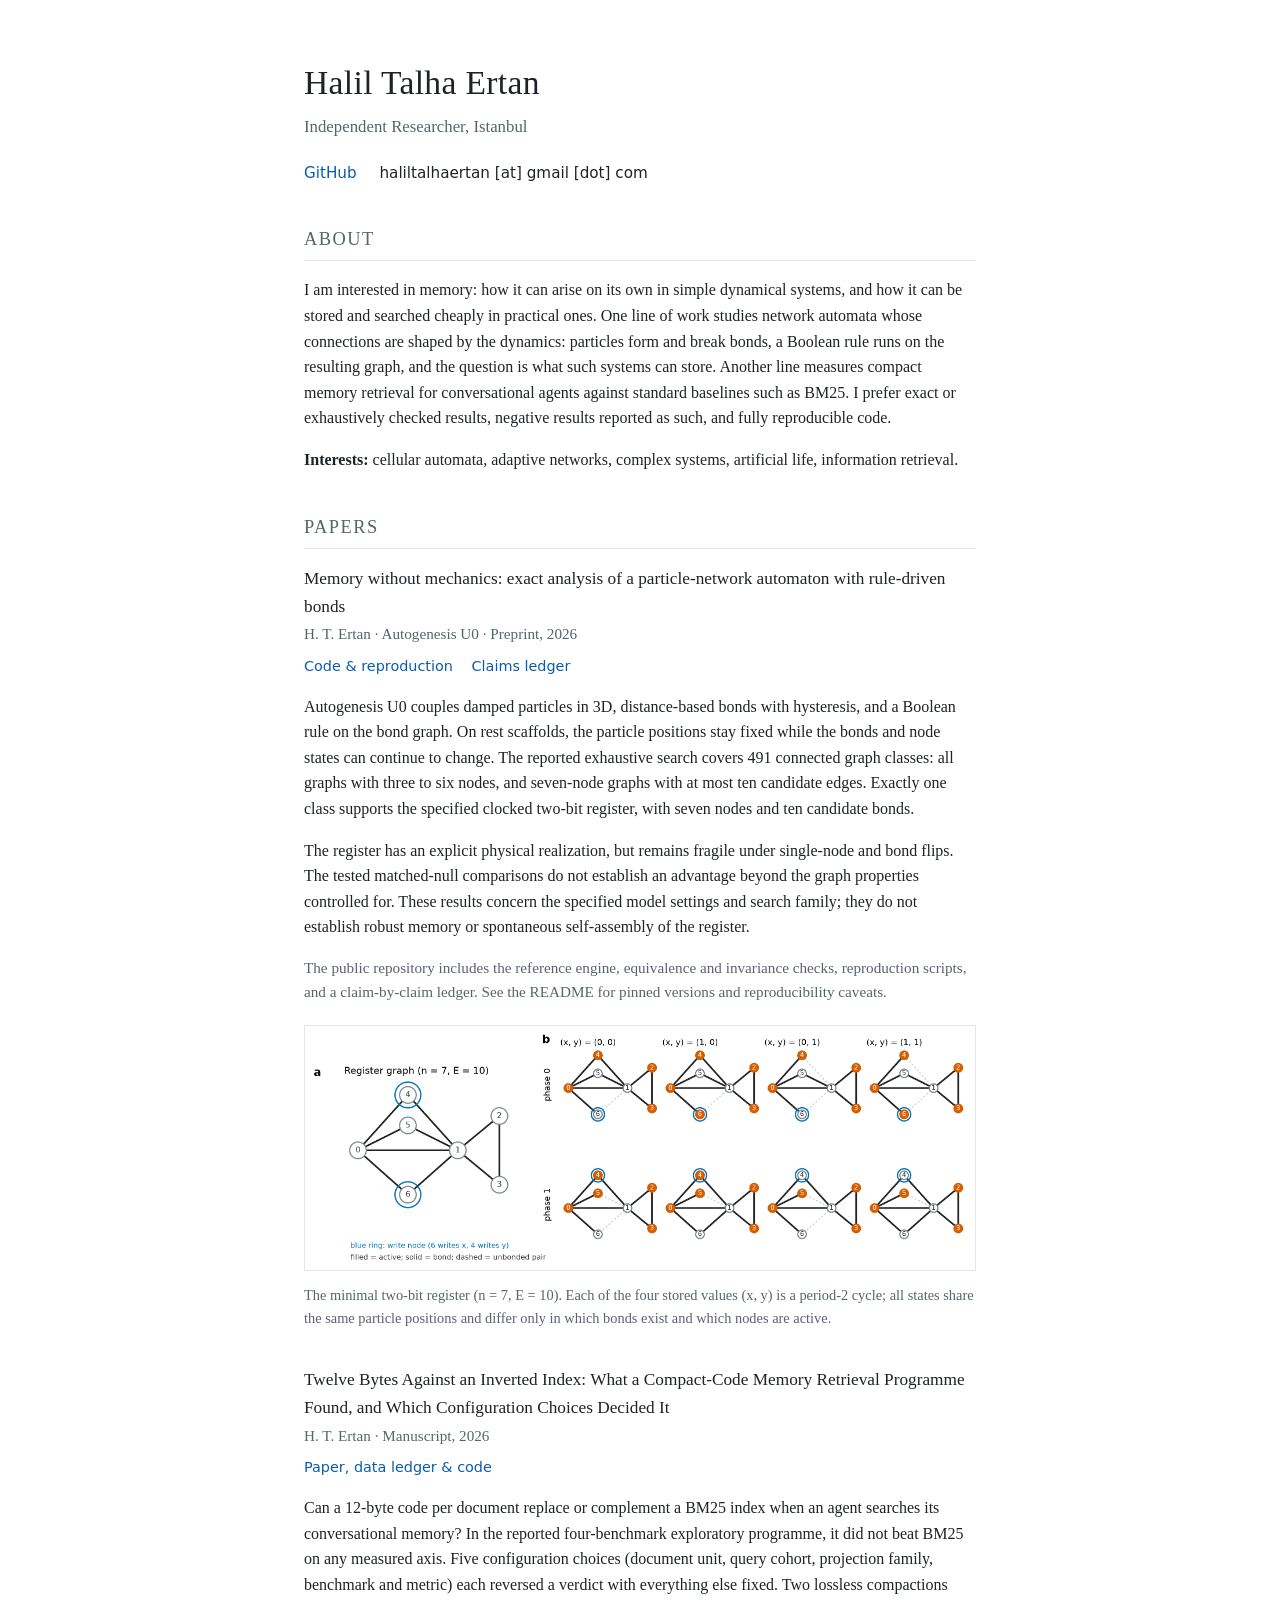
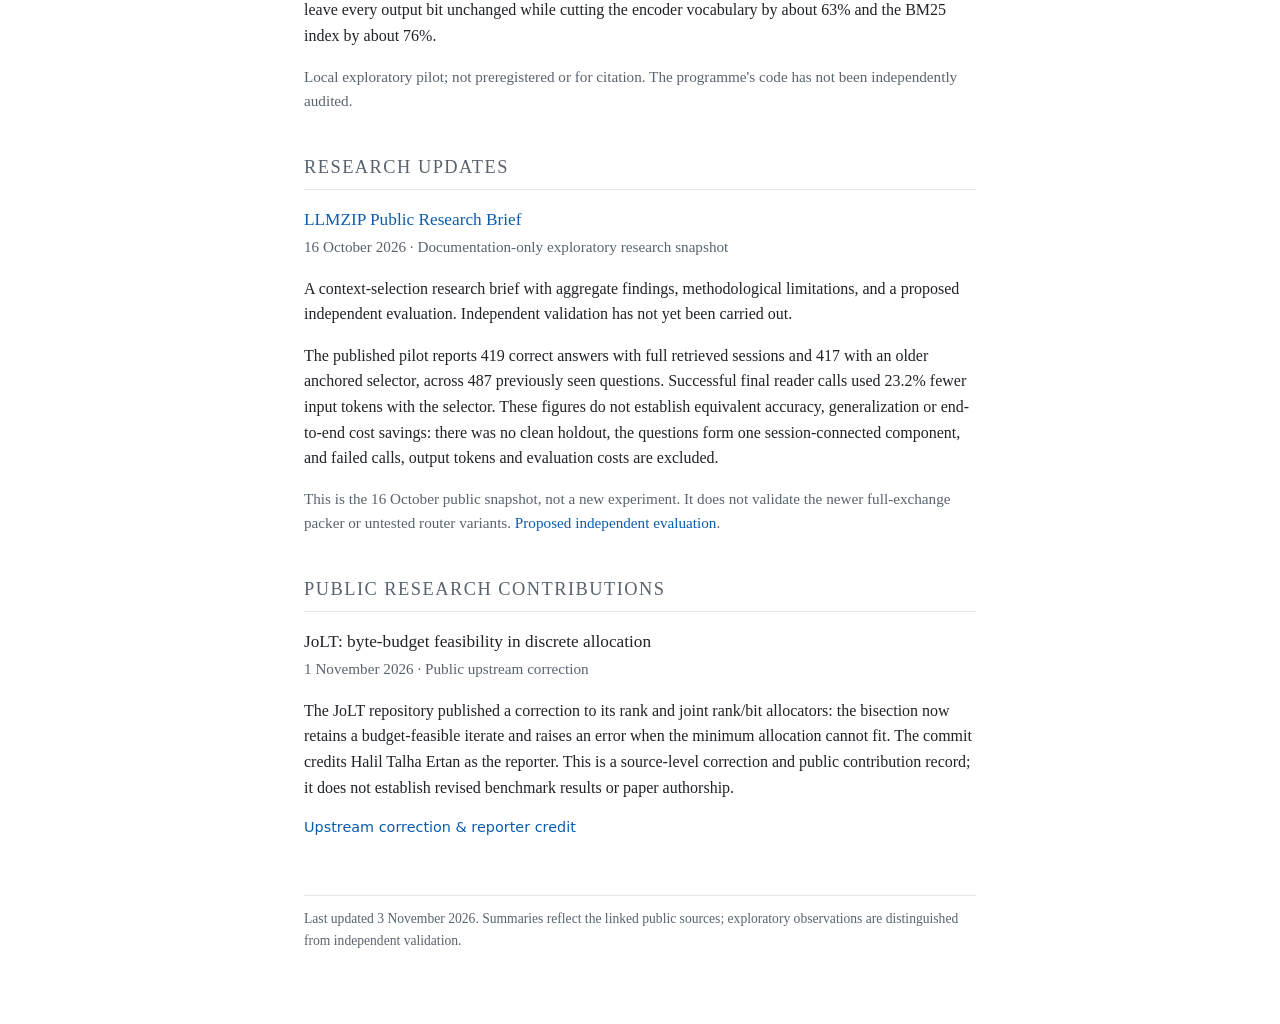
==== index.html @ 02d3b217 "Update public research summaries and sourced JoLT contribution" ====
<!DOCTYPE html>
<html lang="en">
<head>
<meta charset="utf-8">
<meta name="viewport" content="width=device-width, initial-scale=1">
<title>Halil Talha Ertan | Independent Researcher</title>
<meta name="description" content="Halil Talha Ertan, independent researcher working on cellular automata, adaptive networks, artificial life, information retrieval and context selection.">
<link rel="canonical" href="https://haliltalhaertan.github.io/">
<style>
  :root { --text:#1f2328; --muted:#59636e; --accent:#0b5cad; --line:#e3e6ea; }
  * { box-sizing:border-box; }
  body { margin:0; font-family: Georgia, "Times New Roman", serif; color:var(--text);
         line-height:1.6; background:#fff; }
  main { max-width:720px; margin:0 auto; padding:56px 24px 72px; }
  h1 { font-size:2.1rem; margin:0 0 4px; font-weight:normal; letter-spacing:0.01em; }
  .affil { color:var(--muted); margin:0 0 20px; font-size:1.05rem; }
  .links { font-family: system-ui, -apple-system, "Segoe UI", sans-serif; font-size:0.95rem; margin-bottom:36px; }
  .links a, .links span { margin-right:18px; white-space:nowrap; }
  a { color:var(--accent); text-decoration:none; }
  a:hover { text-decoration:underline; }
  h2 { font-size:1.15rem; font-weight:normal; text-transform:uppercase; letter-spacing:0.08em;
       color:var(--muted); border-bottom:1px solid var(--line); padding-bottom:6px; margin:40px 0 16px; }
  .pub-title { font-size:1.08rem; margin:0 0 2px; }
  .pub-meta { color:var(--muted); font-size:0.95rem; margin:0 0 8px; }
  .pub-links { font-family: system-ui, -apple-system, "Segoe UI", sans-serif; font-size:0.9rem; }
  .pub-links a { margin-right:14px; }
  figure { margin:20px 0 0; }
  figure img { width:100%; height:auto; border:1px solid var(--line); }
  figcaption { color:var(--muted); font-size:0.9rem; margin-top:6px; }
  .tags { color:var(--text); }
  footer { color:var(--muted); font-size:0.85rem; margin-top:56px; border-top:1px solid var(--line); padding-top:12px; }
</style>
<meta name="google-site-verification" content="9iA1u3zQxZ7jNj5uxIeOD-jphZN9gBbftM0Y5cydQx4" />
</head>
<body>
<main>
  <h1>Halil Talha Ertan</h1>
  <p class="affil">Independent Researcher, Istanbul</p>
  <div class="links">
    <a href="https://github.com/haliltalhaertan">GitHub</a>
    <!-- <a href="https://scholar.google.com/citations?user=XXXX">Google Scholar</a> -->
    <!-- <a href="https://orcid.org/0000-0000-0000-0000">ORCID</a> -->
    <span>haliltalhaertan [at] gmail [dot] com</span>
  </div>

  <h2>About</h2>
  <p>I am interested in memory: how it can arise on its own in simple dynamical systems,
  and how it can be stored and searched cheaply in practical ones. One line of work studies network
  automata whose connections are shaped by the dynamics: particles form and break bonds, a Boolean
  rule runs on the resulting graph, and the question is what such systems can store. Another line
  measures compact memory retrieval for conversational agents against standard baselines such as BM25.
  I prefer exact or exhaustively checked results, negative results reported as such,
  and fully reproducible code.</p>
  <p class="tags"><strong>Interests:</strong> cellular automata, adaptive networks, complex systems, artificial life, information retrieval.</p>

  <h2>Papers</h2>
  <p class="pub-title">Memory without mechanics: exact analysis of a particle-network automaton with rule-driven bonds</p>
  <p class="pub-meta">H. T. Ertan &middot; Autogenesis U0 &middot; Preprint, 2026</p>
  <div class="pub-links">
    <!-- <a href="https://arxiv.org/abs/XXXX.XXXXX">arXiv</a> -->
    <!-- <a href="https://arxiv.org/pdf/XXXX.XXXXX">PDF</a> -->
    <a href="https://github.com/haliltalhaertan/autogenesis-u0">Code &amp; reproduction</a>
    <a href="https://github.com/haliltalhaertan/autogenesis-u0/blob/main/paper_repro/claims_ledger.csv">Claims ledger</a>
  </div>
  <p>Autogenesis U0 couples damped particles in 3D, distance-based bonds with hysteresis,
  and a Boolean rule on the bond graph. On rest scaffolds, the particle positions stay fixed
  while the bonds and node states can continue to change. The reported exhaustive search covers
  491 connected graph classes: all graphs with three to six nodes, and seven-node graphs with at most
  ten candidate edges. Exactly one class supports the specified clocked two-bit register,
  with seven nodes and ten candidate bonds.</p>
  <p>The register has an explicit physical realization, but remains fragile under single-node
  and bond flips. The tested matched-null comparisons do not establish an advantage beyond the
  graph properties controlled for. These results concern the specified model settings and search
  family; they do not establish robust memory or spontaneous self-assembly of the register.</p>
  <p class="pub-meta">The public repository includes the reference engine, equivalence and invariance
  checks, reproduction scripts, and a claim-by-claim ledger. See the README for pinned versions
  and reproducibility caveats.</p>
  <figure>
    <img src="register.png" alt="The minimal two-bit register: seven nodes, ten candidate bonds.">
    <figcaption>The minimal two-bit register (n = 7, E = 10). Each of the four stored values (x, y) is a period-2 cycle; all states share the same particle positions and differ only in which bonds exist and which nodes are active.</figcaption>
  </figure>

  <p class="pub-title" style="margin-top:36px">Twelve Bytes Against an Inverted Index: What a Compact-Code Memory Retrieval Programme Found, and Which Configuration Choices Decided It</p>
  <p class="pub-meta">H. T. Ertan &middot; Manuscript, 2026</p>
  <div class="pub-links">
    <a href="https://github.com/haliltalhaertan/llmzip-paper">Paper, data ledger &amp; code</a>
  </div>
  <p>Can a 12-byte code per document replace or complement a BM25 index when an agent searches its
  conversational memory? In the reported four-benchmark exploratory programme, it did not beat BM25 on any measured axis.
  Five configuration choices (document unit, query cohort, projection family, benchmark and metric)
  each reversed a verdict with everything else fixed. Two lossless compactions leave every output bit
  unchanged while cutting the encoder vocabulary by about 63% and the BM25 index by about 76%.</p>

  <p class="pub-meta">Local exploratory pilot; not preregistered or for citation. The programme's code has not been independently audited.</p>

  <h2>Research updates</h2>
  <p class="pub-title"><a href="https://github.com/haliltalhaertan/llmzip-public">LLMZIP Public Research Brief</a></p>
  <p class="pub-meta">16 October 2026 &middot; Documentation-only exploratory research snapshot</p>
  <p>A context-selection research brief with aggregate findings, methodological limitations,
  and a proposed independent evaluation. Independent validation has not yet been carried out.</p>

  <p>The published pilot reports 419 correct answers with full retrieved sessions and 417 with
  an older anchored selector, across 487 previously seen questions. Successful final reader calls
  used 23.2% fewer input tokens with the selector. These figures do not establish equivalent accuracy,
  generalization or end-to-end cost savings: there was no clean holdout, the questions form one
  session-connected component, and failed calls, output tokens and evaluation costs are excluded.</p>
  <p class="pub-meta">This is the 16 October public snapshot, not a new experiment.
  It does not validate the newer full-exchange packer or untested router variants.
  <a href="https://github.com/haliltalhaertan/llmzip-public/blob/main/docs/PROPOSED_EVALUATION.md">Proposed independent evaluation</a>.</p>

  <h2>Public research contributions</h2>
  <p class="pub-title">JoLT: byte-budget feasibility in discrete allocation</p>
  <p class="pub-meta">1 November 2026 &middot; Public upstream correction</p>
  <p>The JoLT repository published a correction to its rank and joint rank/bit allocators:
  the bisection now retains a budget-feasible iterate and raises an error when the minimum allocation
  cannot fit. The commit credits Halil Talha Ertan as the reporter. This is a source-level correction
  and public contribution record; it does not establish revised benchmark results or paper authorship.</p>
  <div class="pub-links">
    <a href="https://github.com/rahulk98/JoLT-Master-Thesis/commit/11ab4a152aee9b338a6b79f93ebe794798d254b0">Upstream correction &amp; reporter credit</a>
  </div>

  <footer>Last updated 3 November 2026. Summaries reflect the linked public sources;
  exploratory observations are distinguished from independent validation.</footer>
</main>
</body>
</html>
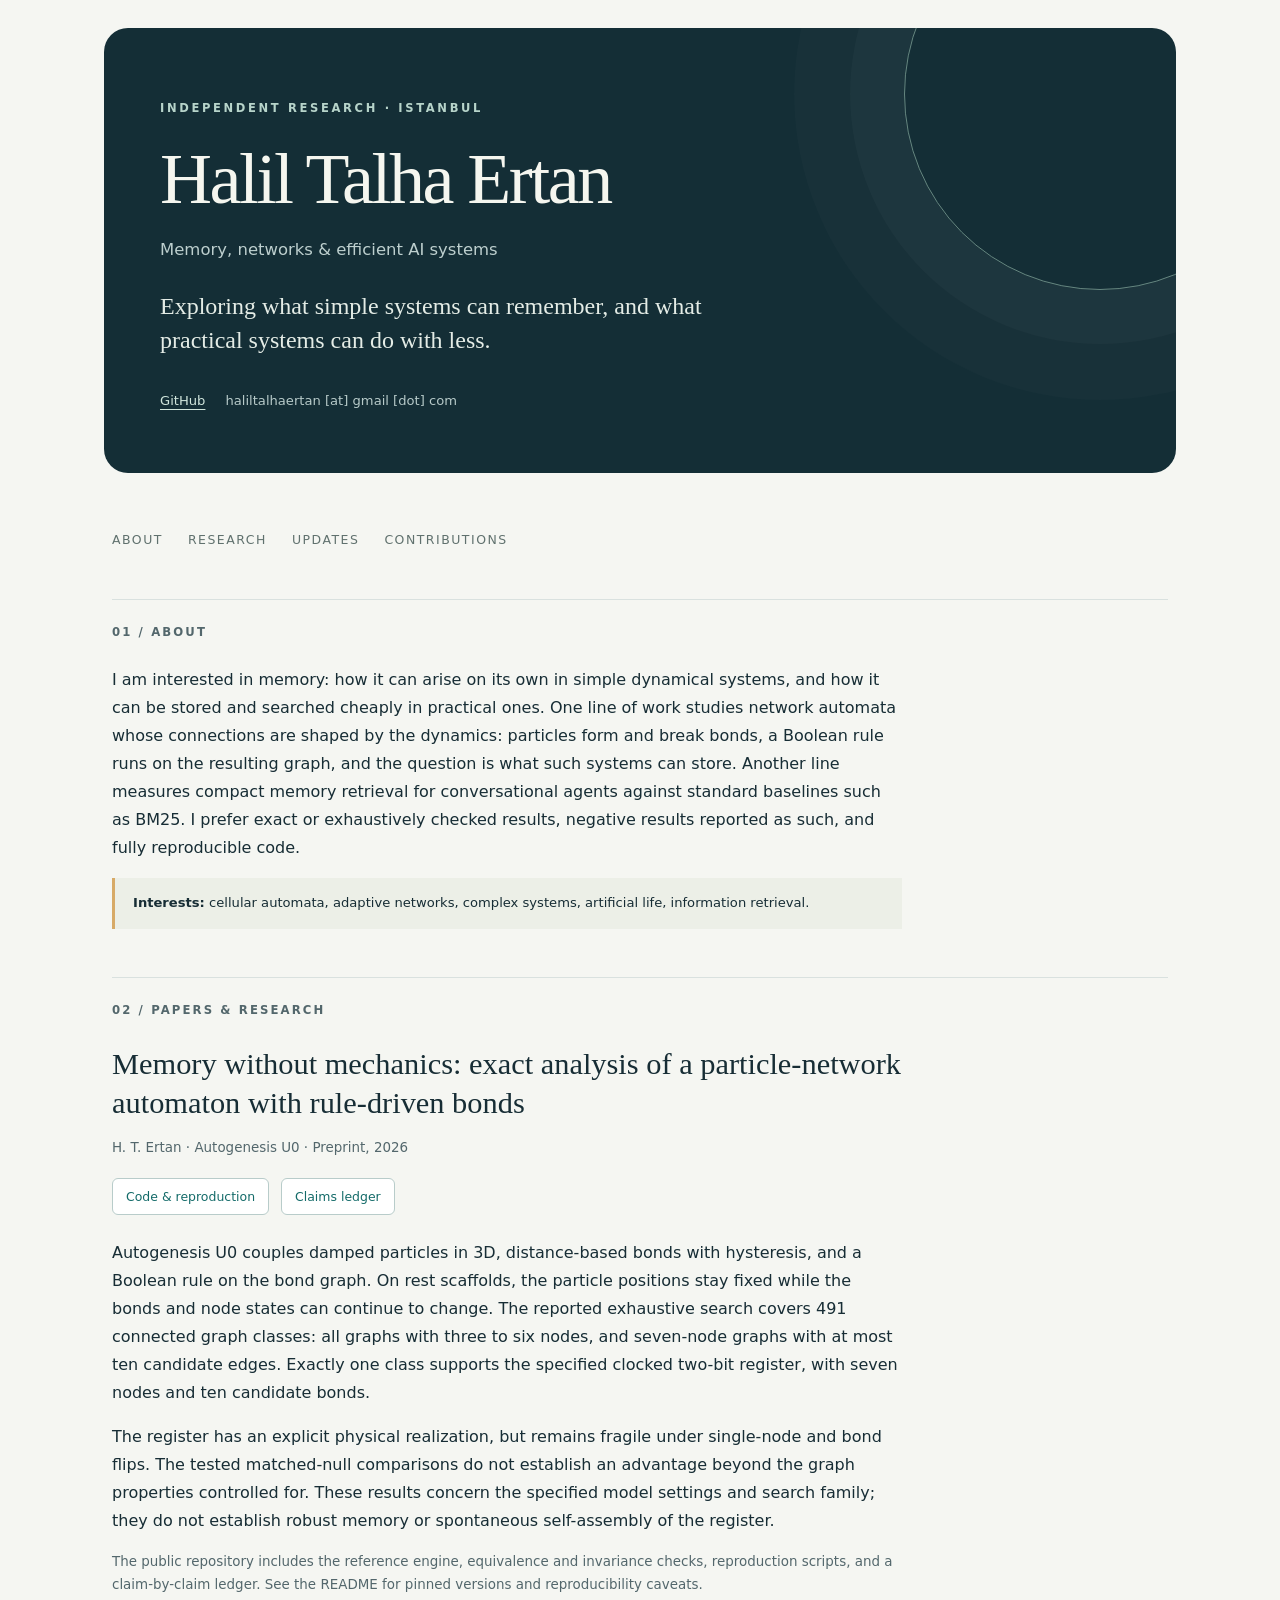
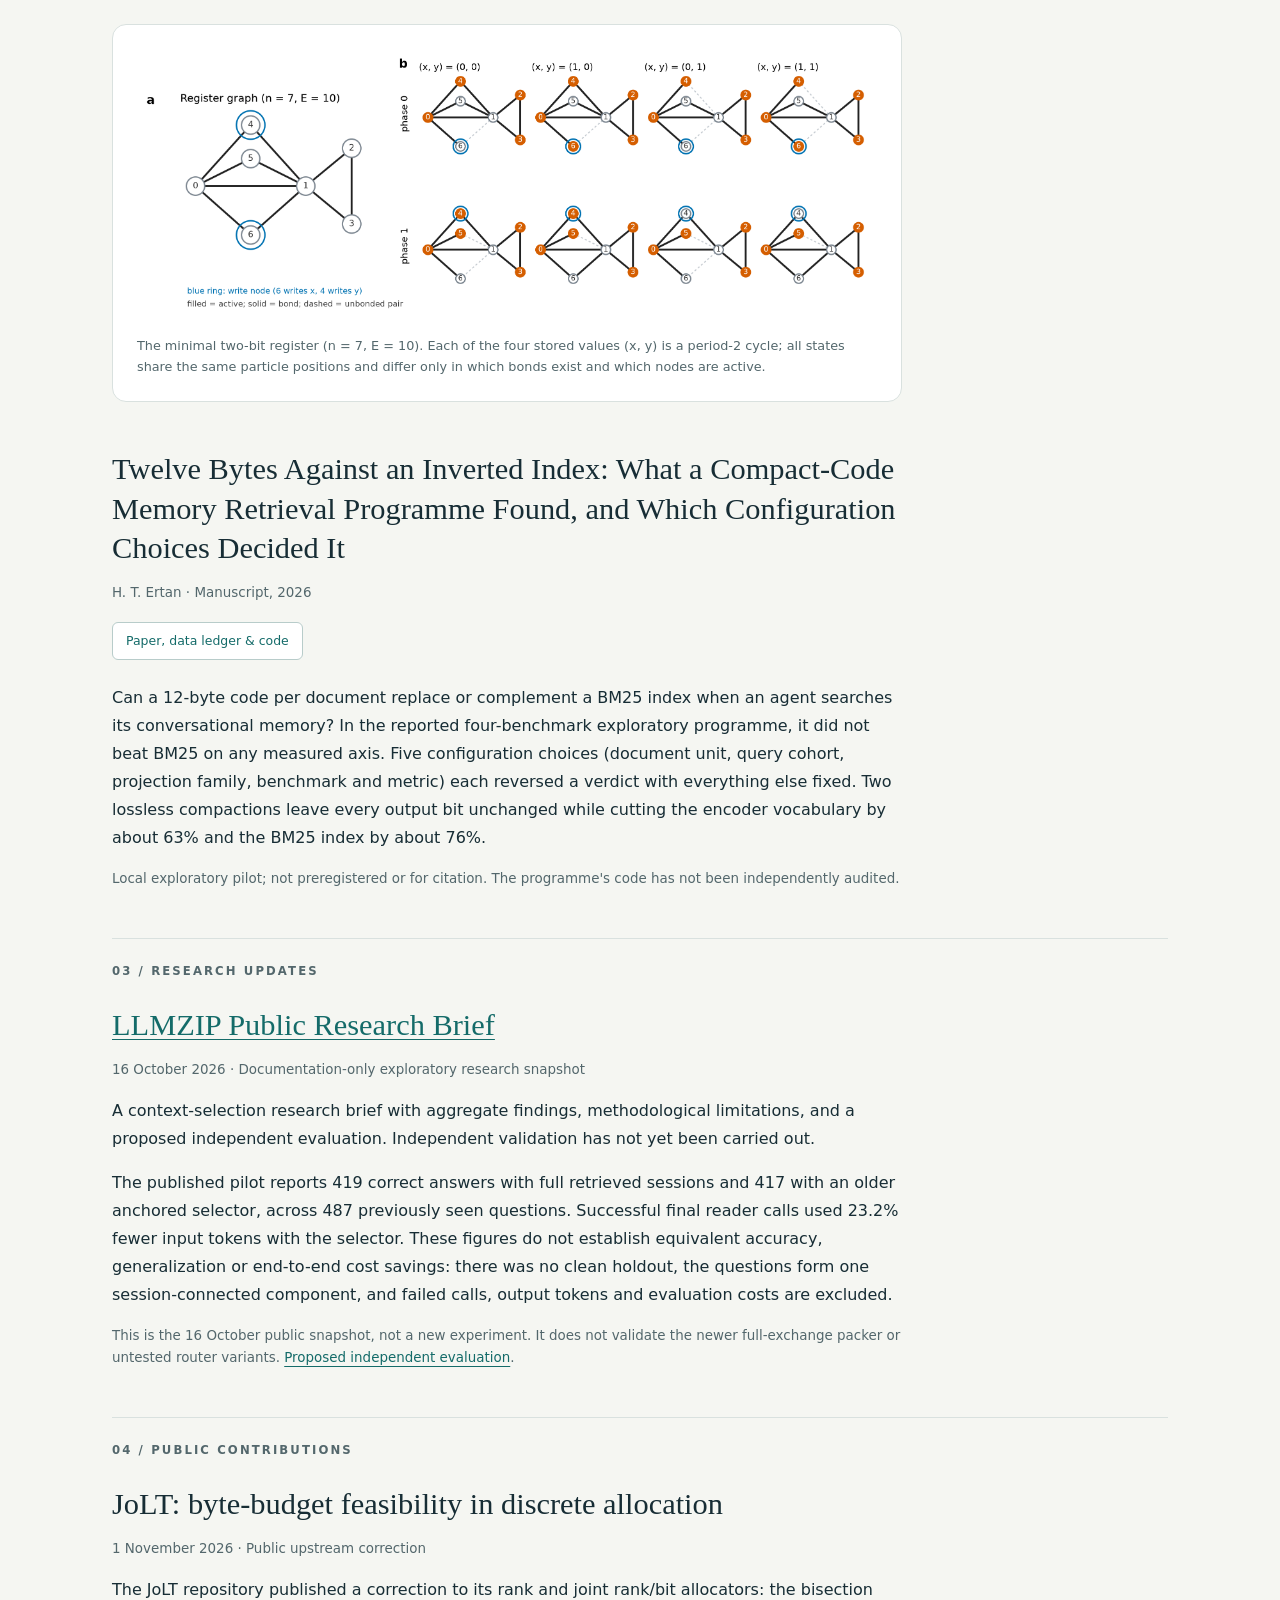
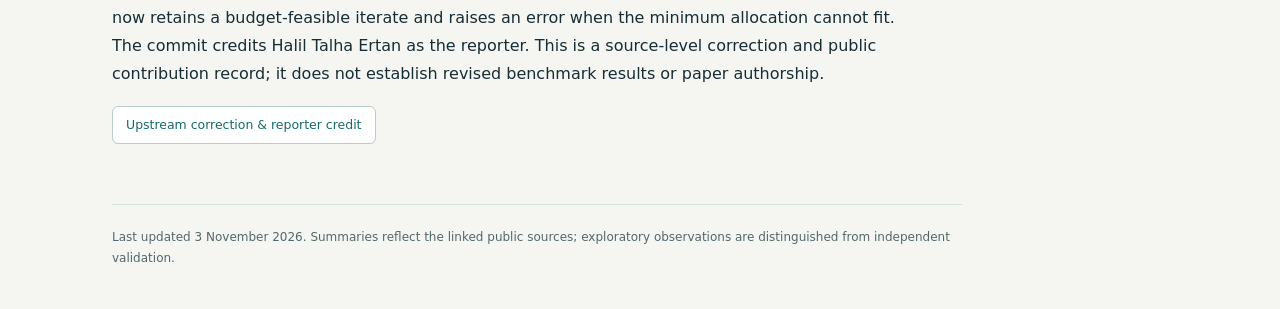
==== commit d5bff75d: "Refresh research homepage with responsive editorial design" ====
--- a/index.html
+++ b/index.html
@@ -6,36 +6,24 @@
 <title>Halil Talha Ertan | Independent Researcher</title>
 <meta name="description" content="Halil Talha Ertan, independent researcher working on cellular automata, adaptive networks, artificial life, information retrieval and context selection.">
 <link rel="canonical" href="https://haliltalhaertan.github.io/">
-<style>
-  :root { --text:#1f2328; --muted:#59636e; --accent:#0b5cad; --line:#e3e6ea; }
-  * { box-sizing:border-box; }
-  body { margin:0; font-family: Georgia, "Times New Roman", serif; color:var(--text);
-         line-height:1.6; background:#fff; }
-  main { max-width:720px; margin:0 auto; padding:56px 24px 72px; }
-  h1 { font-size:2.1rem; margin:0 0 4px; font-weight:normal; letter-spacing:0.01em; }
-  .affil { color:var(--muted); margin:0 0 20px; font-size:1.05rem; }
-  .links { font-family: system-ui, -apple-system, "Segoe UI", sans-serif; font-size:0.95rem; margin-bottom:36px; }
-  .links a, .links span { margin-right:18px; white-space:nowrap; }
-  a { color:var(--accent); text-decoration:none; }
-  a:hover { text-decoration:underline; }
-  h2 { font-size:1.15rem; font-weight:normal; text-transform:uppercase; letter-spacing:0.08em;
-       color:var(--muted); border-bottom:1px solid var(--line); padding-bottom:6px; margin:40px 0 16px; }
-  .pub-title { font-size:1.08rem; margin:0 0 2px; }
-  .pub-meta { color:var(--muted); font-size:0.95rem; margin:0 0 8px; }
-  .pub-links { font-family: system-ui, -apple-system, "Segoe UI", sans-serif; font-size:0.9rem; }
-  .pub-links a { margin-right:14px; }
-  figure { margin:20px 0 0; }
-  figure img { width:100%; height:auto; border:1px solid var(--line); }
-  figcaption { color:var(--muted); font-size:0.9rem; margin-top:6px; }
-  .tags { color:var(--text); }
-  footer { color:var(--muted); font-size:0.85rem; margin-top:56px; border-top:1px solid var(--line); padding-top:12px; }
+<style>
+:root{--ink:#172d35;--muted:#53676c;--accent:#146b69;--line:#d9e1df;--paper:#f5f6f2}
+*{box-sizing:border-box}html{scroll-behavior:smooth}body{margin:0;background:var(--paper);color:var(--ink);font:16px/1.75 system-ui,-apple-system,"Segoe UI",sans-serif}a{color:var(--accent);text-decoration-thickness:1px;text-underline-offset:4px}a:hover{color:#0a4241}a:focus-visible{outline:3px solid #d89440;outline-offset:5px}main{max-width:1120px;padding:0 32px;margin:auto}
+.hero{position:relative;overflow:hidden;background:#142e36;color:#f5f6ef;padding:70px 56px 60px;margin:28px -8px 56px;border-radius:24px}.hero:after{content:"";position:absolute;width:390px;height:390px;right:-120px;top:-130px;border:1px solid #668780;border-radius:50%;box-shadow:0 0 0 54px #ffffff06,0 0 0 110px #ffffff04;pointer-events:none}.eyebrow{text-transform:uppercase;font-size:.72rem;letter-spacing:.23em;color:#b7d4ca;font-weight:650;margin:0 0 24px}h1{font:normal clamp(2.6rem,6vw,4.5rem)/1.05 Georgia,serif;letter-spacing:-.035em;margin:0 0 18px;max-width:720px}.affil{font-size:1.03rem;color:#bdcfce;margin:0 0 22px}.hero-summary{font:normal clamp(1.15rem,2vw,1.5rem)/1.45 Georgia,serif;max-width:570px;color:#e4ece6}.links{display:flex;gap:20px;flex-wrap:wrap;font-size:.82rem;margin-top:32px;position:relative;z-index:1}.links a{color:#d0e5dc}.links span{color:#b7cac9}.nav{display:flex;gap:25px;flex-wrap:wrap;margin:0 0 28px;font-size:.78rem;text-transform:uppercase;letter-spacing:.12em}.nav a{text-decoration:none;color:#60716e}
+h2{font-size:.73rem;text-transform:uppercase;letter-spacing:.18em;color:var(--muted);border-top:1px solid var(--line);padding-top:22px;margin:48px 0 24px;font-weight:700}p{max-width:790px}.pub-title{font:normal clamp(1.4rem,2.5vw,1.9rem)/1.3 Georgia,serif;margin:0 0 12px;max-width:850px}.pub-meta{font-size:.84rem;color:var(--muted);line-height:1.65}.pub-links{display:flex;gap:12px;flex-wrap:wrap;margin:18px 0 24px}.pub-links a{border:1px solid #b8ccca;padding:7px 13px;border-radius:6px;font-size:.78rem;text-decoration:none;background:#fff}.pub-links a:hover{background:#e5eeea}
+figure{margin:28px 0 48px;padding:24px;border:1px solid var(--line);border-radius:14px;background:#fff;max-width:790px}figure img{display:block;width:100%;height:auto}figcaption{font-size:.8rem;color:var(--muted);line-height:1.6;margin-top:18px}.tags{font-size:.82rem;padding:14px 18px;border-left:3px solid #d7aa67;background:#ecefe7;max-width:790px}footer{border-top:1px solid var(--line);margin:60px 0 0;padding:22px 0 40px;color:var(--muted);font-size:.75rem;max-width:850px}
+@media(max-width:600px){main{padding:0 22px}.hero{margin:14px -8px 36px;padding:42px 25px;border-radius:16px}.hero:after{opacity:.4}.links{gap:14px;font-size:.75rem}.links span{overflow-wrap:anywhere}.pub-title{font-size:1.4rem}figure{padding:12px}h2{margin-top:36px}.nav{gap:17px;font-size:.68rem}}
+@media(prefers-reduced-motion:reduce){html{scroll-behavior:auto}}
 </style>
 <meta name="google-site-verification" content="9iA1u3zQxZ7jNj5uxIeOD-jphZN9gBbftM0Y5cydQx4" />
 </head>
 <body>
 <main>
+  <header class="hero">
+  <p class="eyebrow">Independent research · Istanbul</p>
   <h1>Halil Talha Ertan</h1>
-  <p class="affil">Independent Researcher, Istanbul</p>
+  <p class="affil">Memory, networks &amp; efficient AI systems</p>
+  <p class="hero-summary">Exploring what simple systems can remember, and what practical systems can do with less.</p>
   <div class="links">
     <a href="https://github.com/haliltalhaertan">GitHub</a>
     <!-- <a href="https://scholar.google.com/citations?user=XXXX">Google Scholar</a> -->
@@ -43,7 +31,9 @@
     <span>haliltalhaertan [at] gmail [dot] com</span>
   </div>
 
-  <h2>About</h2>
+  </header>
+  <nav class="nav" aria-label="Page sections"><a href="#about">About</a><a href="#papers">Research</a><a href="#updates">Updates</a><a href="#contributions">Contributions</a></nav>
+  <h2 id="about">01 / About</h2>
   <p>I am interested in memory: how it can arise on its own in simple dynamical systems,
   and how it can be stored and searched cheaply in practical ones. One line of work studies network
   automata whose connections are shaped by the dynamics: particles form and break bonds, a Boolean
@@ -53,7 +43,7 @@
   and fully reproducible code.</p>
   <p class="tags"><strong>Interests:</strong> cellular automata, adaptive networks, complex systems, artificial life, information retrieval.</p>
 
-  <h2>Papers</h2>
+  <h2 id="papers">02 / Papers &amp; research</h2>
   <p class="pub-title">Memory without mechanics: exact analysis of a particle-network automaton with rule-driven bonds</p>
   <p class="pub-meta">H. T. Ertan &middot; Autogenesis U0 &middot; Preprint, 2026</p>
   <div class="pub-links">
@@ -93,7 +83,7 @@
 
   <p class="pub-meta">Local exploratory pilot; not preregistered or for citation. The programme's code has not been independently audited.</p>
 
-  <h2>Research updates</h2>
+  <h2 id="updates">03 / Research updates</h2>
   <p class="pub-title"><a href="https://github.com/haliltalhaertan/llmzip-public">LLMZIP Public Research Brief</a></p>
   <p class="pub-meta">16 October 2026 &middot; Documentation-only exploratory research snapshot</p>
   <p>A context-selection research brief with aggregate findings, methodological limitations,
@@ -108,7 +98,7 @@
   It does not validate the newer full-exchange packer or untested router variants.
   <a href="https://github.com/haliltalhaertan/llmzip-public/blob/main/docs/PROPOSED_EVALUATION.md">Proposed independent evaluation</a>.</p>
 
-  <h2>Public research contributions</h2>
+  <h2 id="contributions">04 / Public contributions</h2>
   <p class="pub-title">JoLT: byte-budget feasibility in discrete allocation</p>
   <p class="pub-meta">1 November 2026 &middot; Public upstream correction</p>
   <p>The JoLT repository published a correction to its rank and joint rank/bit allocators:
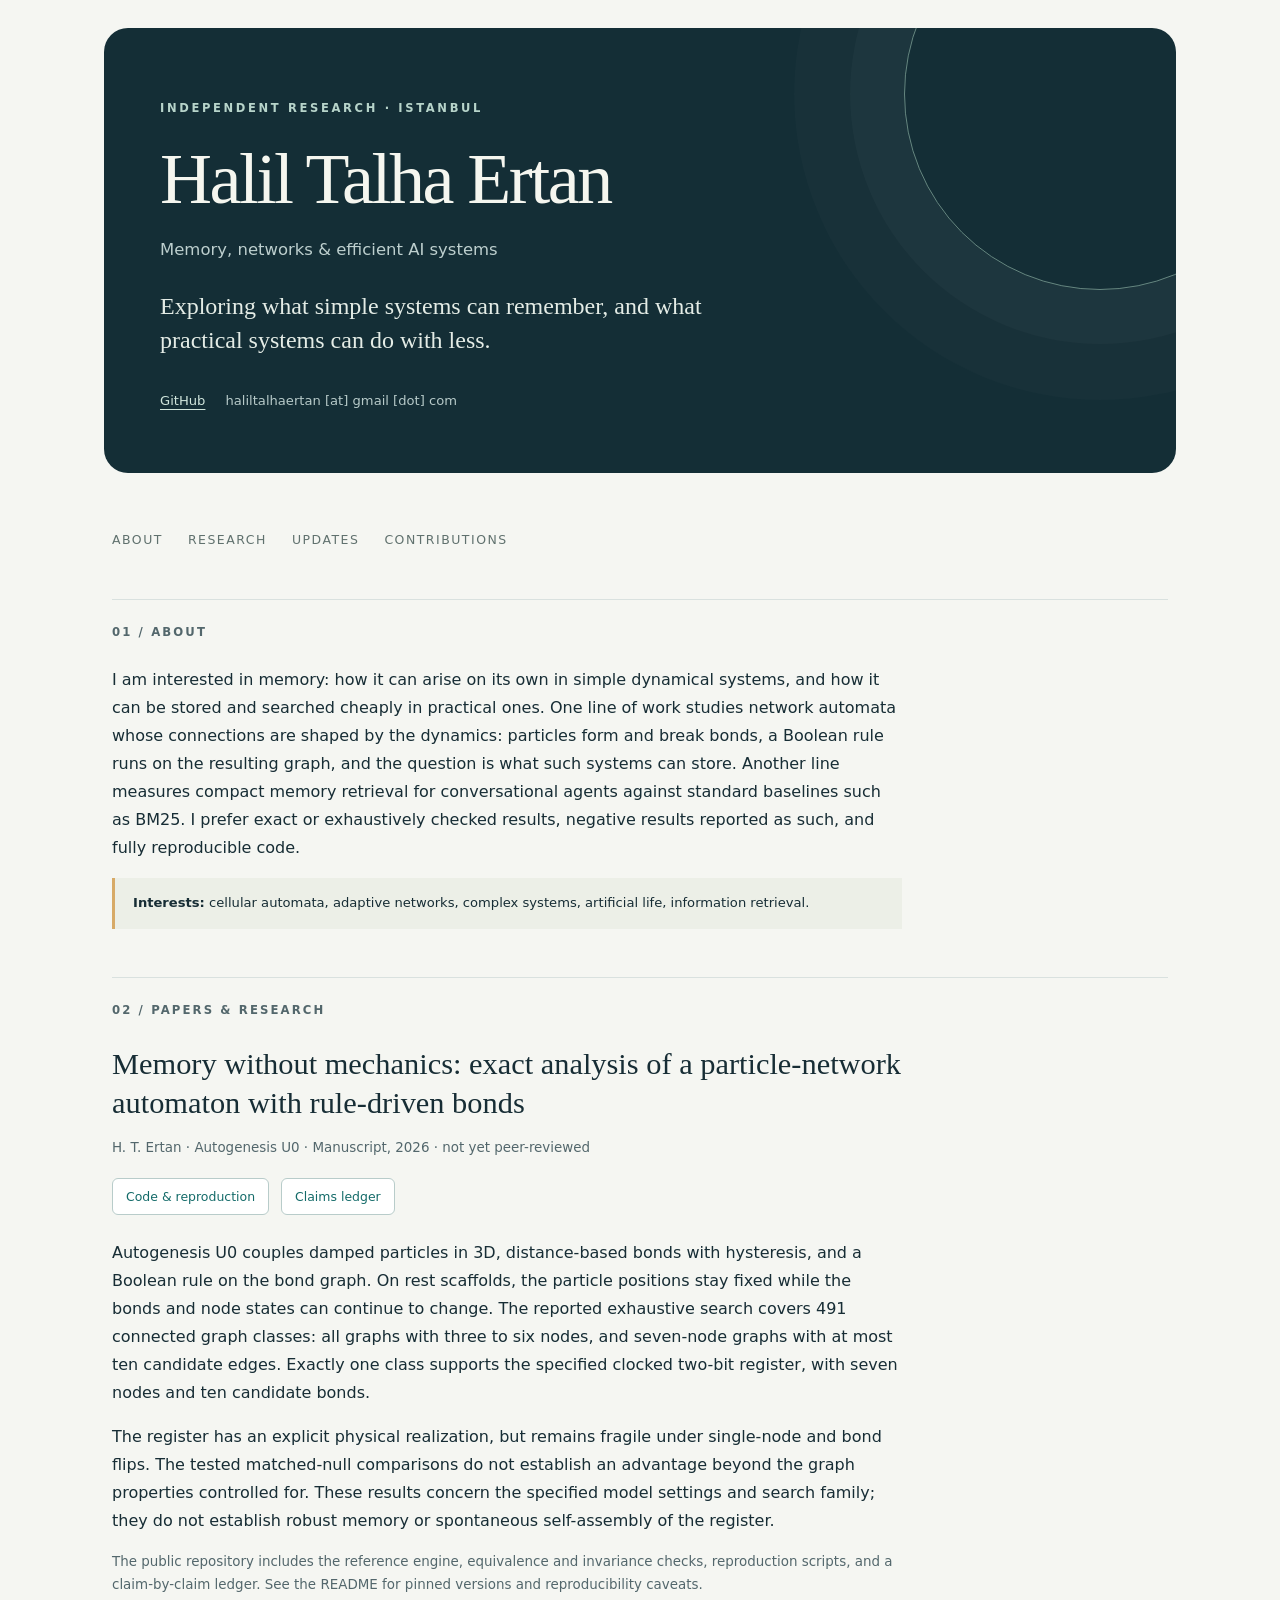
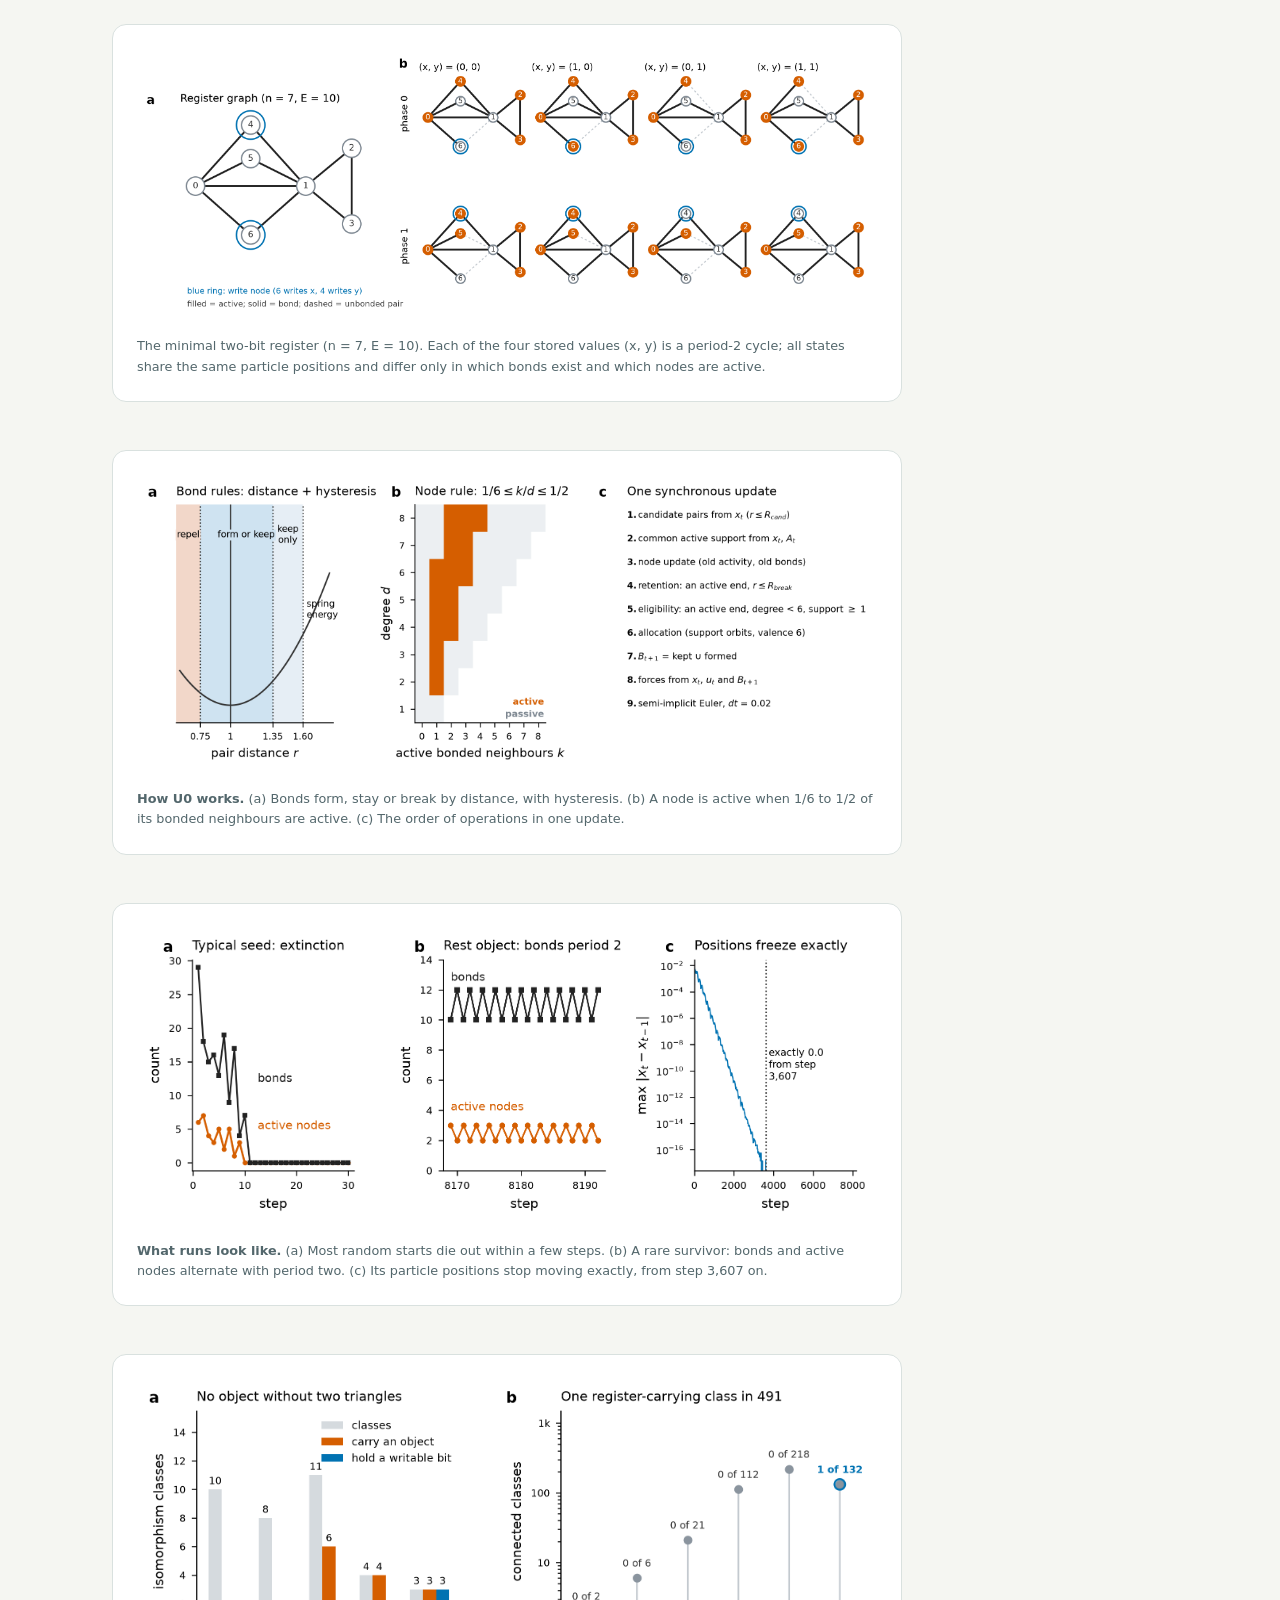
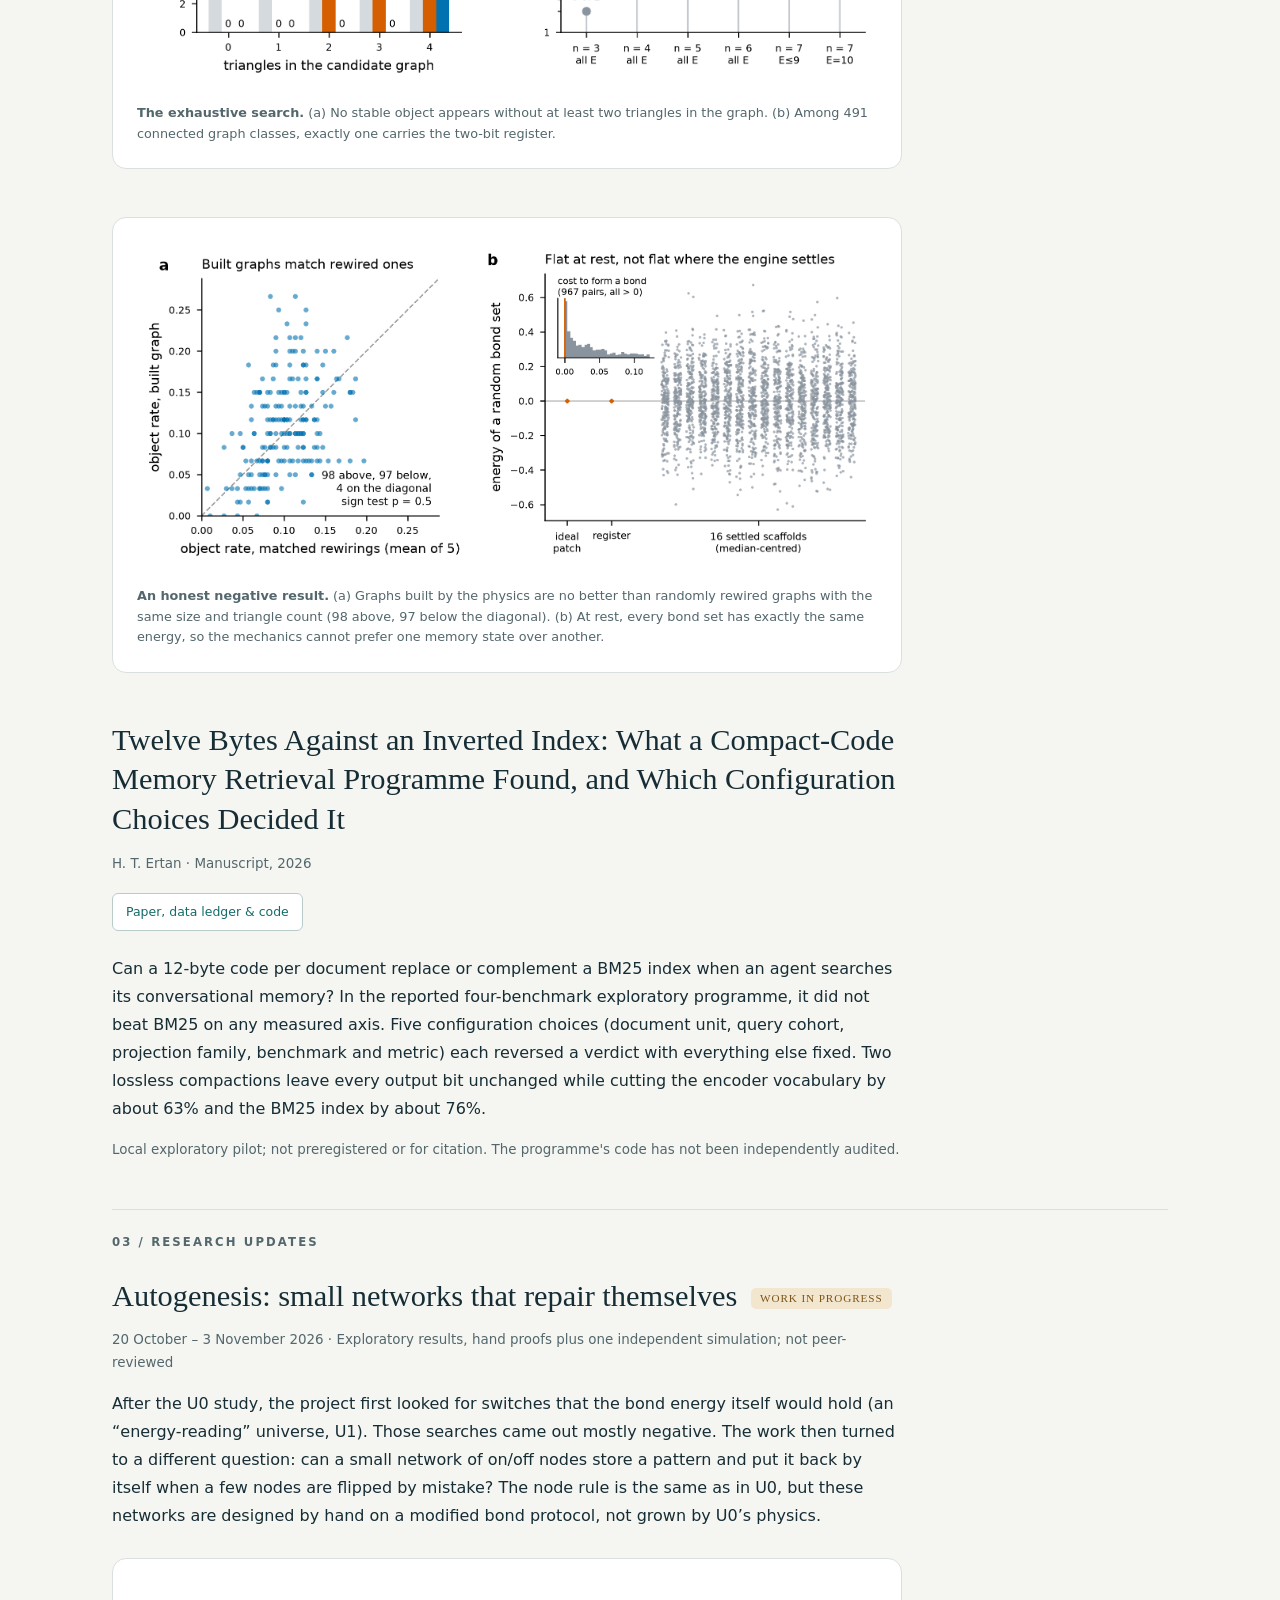
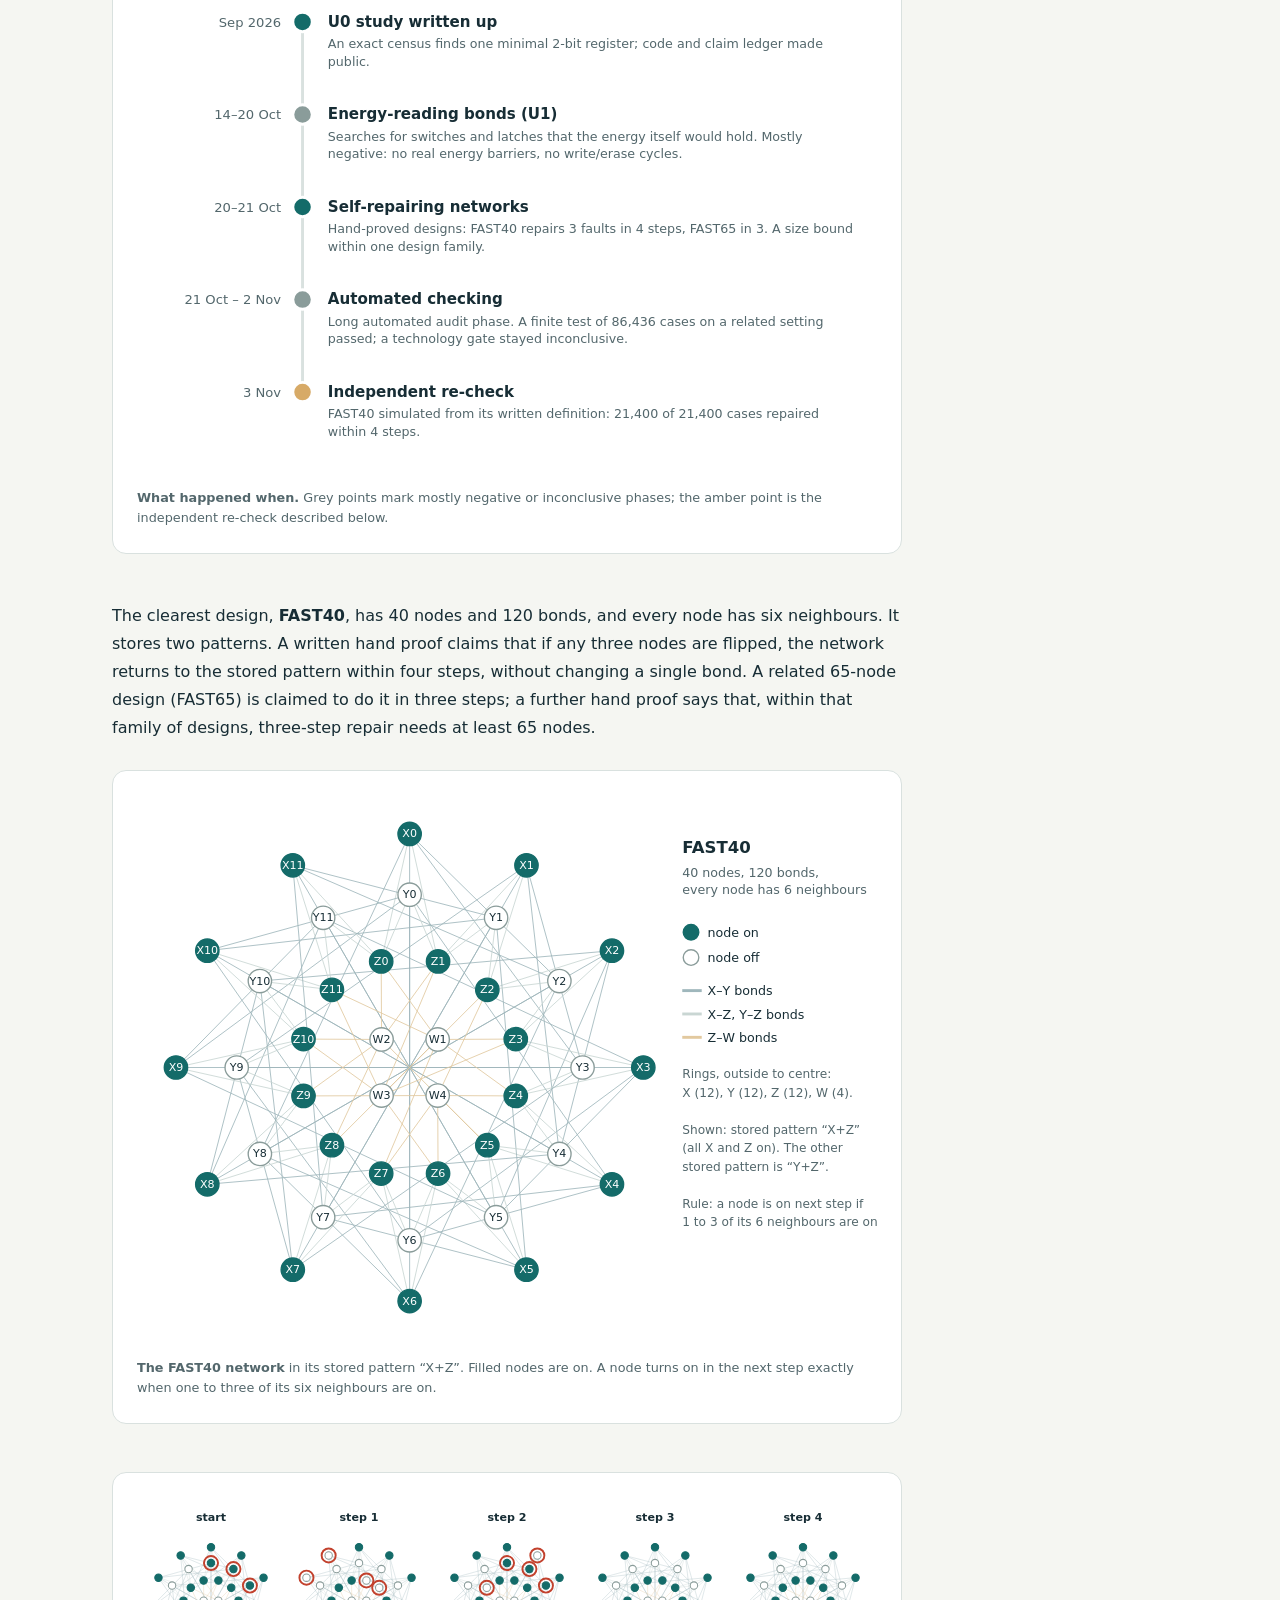
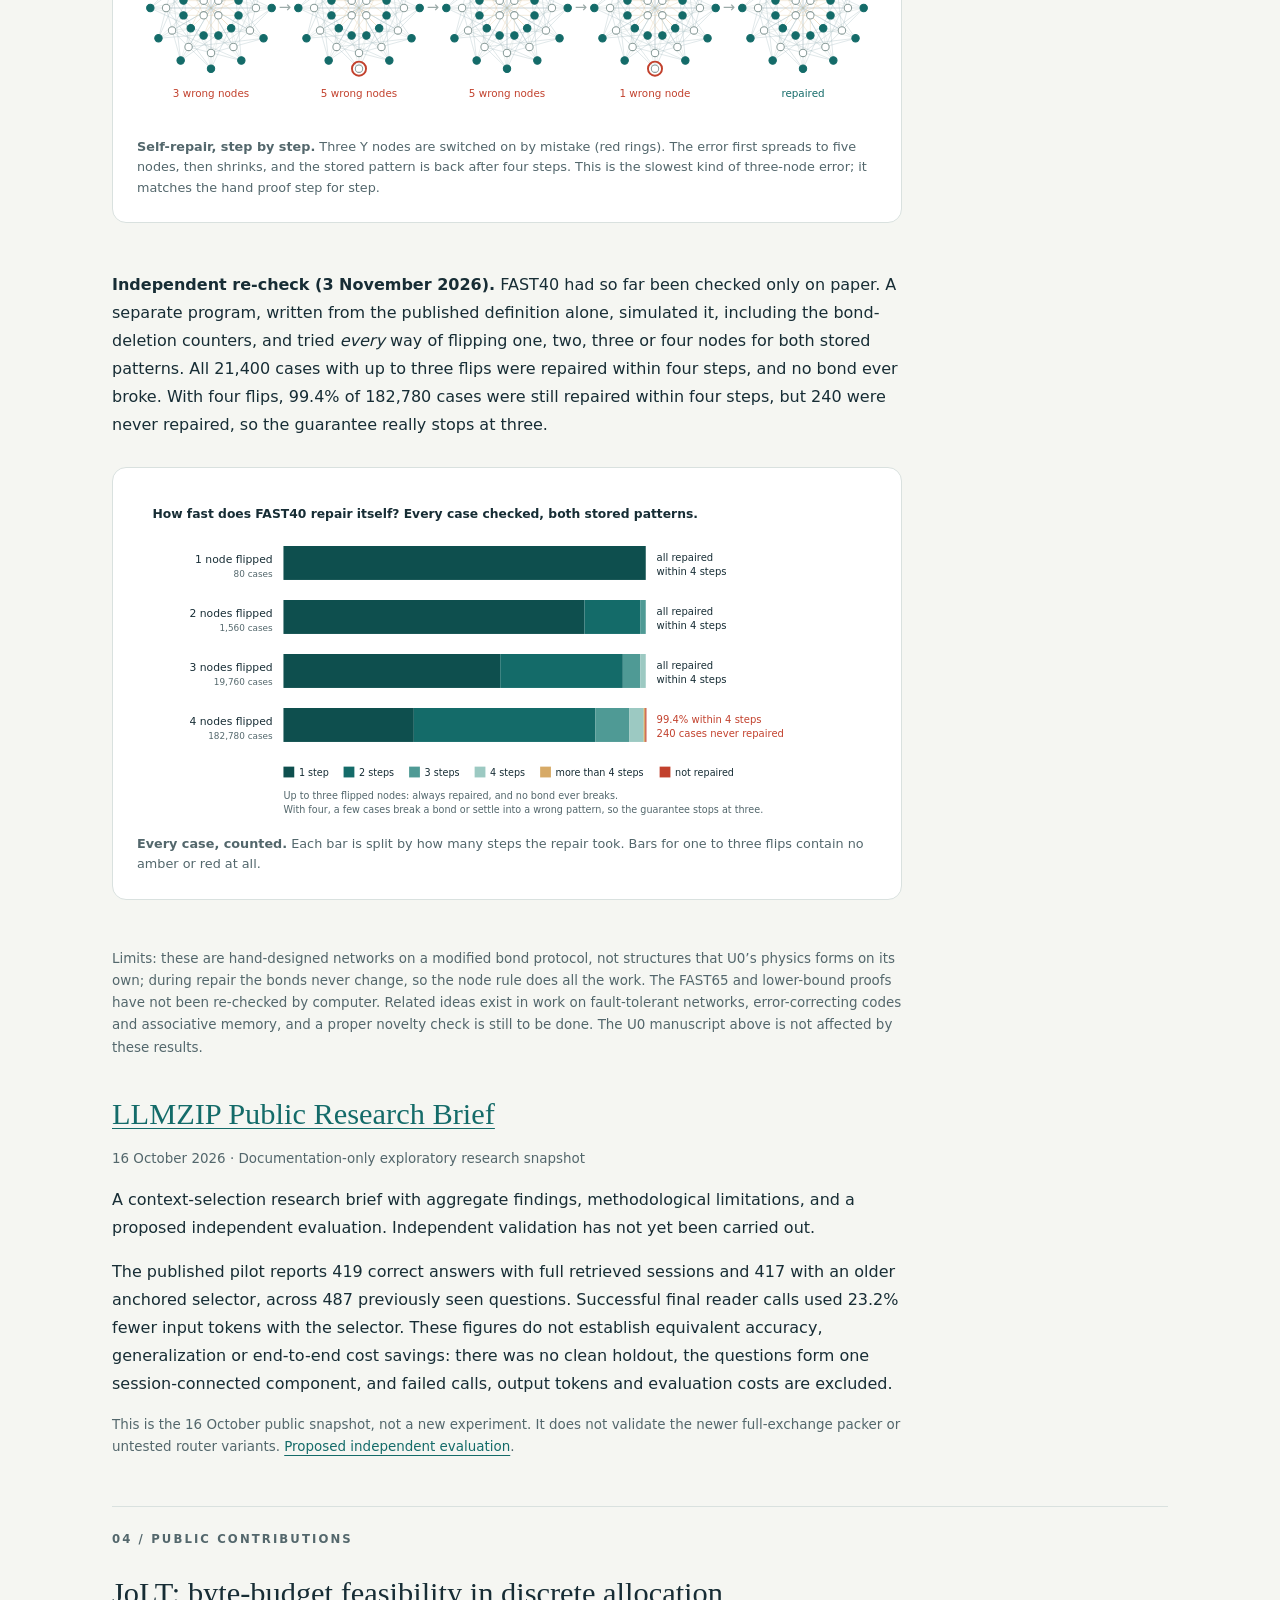
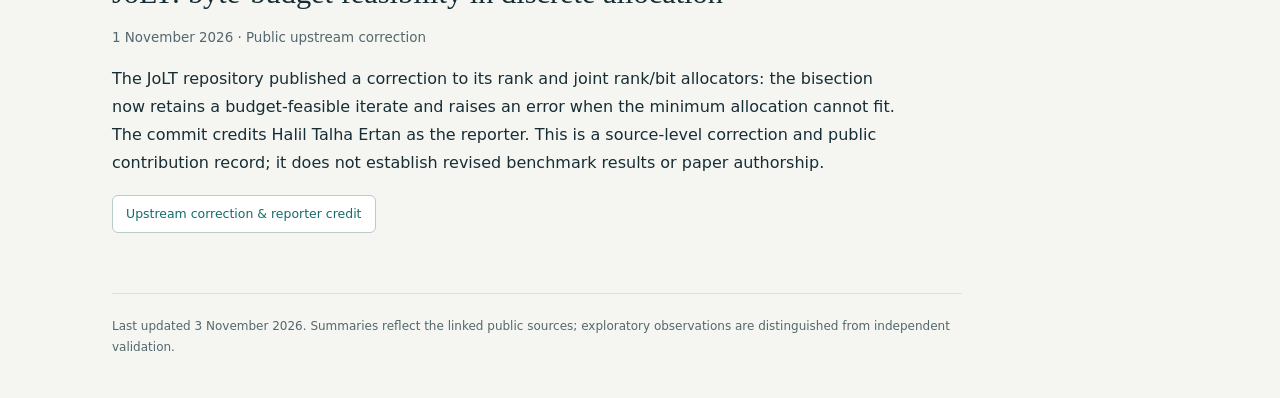
==== commit d028b2bd: "Add autogenesis research update with figures; mark U0 as manuscript" ====
--- a/index.html
+++ b/index.html
@@ -12,6 +12,7 @@
 .hero{position:relative;overflow:hidden;background:#142e36;color:#f5f6ef;padding:70px 56px 60px;margin:28px -8px 56px;border-radius:24px}.hero:after{content:"";position:absolute;width:390px;height:390px;right:-120px;top:-130px;border:1px solid #668780;border-radius:50%;box-shadow:0 0 0 54px #ffffff06,0 0 0 110px #ffffff04;pointer-events:none}.eyebrow{text-transform:uppercase;font-size:.72rem;letter-spacing:.23em;color:#b7d4ca;font-weight:650;margin:0 0 24px}h1{font:normal clamp(2.6rem,6vw,4.5rem)/1.05 Georgia,serif;letter-spacing:-.035em;margin:0 0 18px;max-width:720px}.affil{font-size:1.03rem;color:#bdcfce;margin:0 0 22px}.hero-summary{font:normal clamp(1.15rem,2vw,1.5rem)/1.45 Georgia,serif;max-width:570px;color:#e4ece6}.links{display:flex;gap:20px;flex-wrap:wrap;font-size:.82rem;margin-top:32px;position:relative;z-index:1}.links a{color:#d0e5dc}.links span{color:#b7cac9}.nav{display:flex;gap:25px;flex-wrap:wrap;margin:0 0 28px;font-size:.78rem;text-transform:uppercase;letter-spacing:.12em}.nav a{text-decoration:none;color:#60716e}
 h2{font-size:.73rem;text-transform:uppercase;letter-spacing:.18em;color:var(--muted);border-top:1px solid var(--line);padding-top:22px;margin:48px 0 24px;font-weight:700}p{max-width:790px}.pub-title{font:normal clamp(1.4rem,2.5vw,1.9rem)/1.3 Georgia,serif;margin:0 0 12px;max-width:850px}.pub-meta{font-size:.84rem;color:var(--muted);line-height:1.65}.pub-links{display:flex;gap:12px;flex-wrap:wrap;margin:18px 0 24px}.pub-links a{border:1px solid #b8ccca;padding:7px 13px;border-radius:6px;font-size:.78rem;text-decoration:none;background:#fff}.pub-links a:hover{background:#e5eeea}
 figure{margin:28px 0 48px;padding:24px;border:1px solid var(--line);border-radius:14px;background:#fff;max-width:790px}figure img{display:block;width:100%;height:auto}figcaption{font-size:.8rem;color:var(--muted);line-height:1.6;margin-top:18px}.tags{font-size:.82rem;padding:14px 18px;border-left:3px solid #d7aa67;background:#ecefe7;max-width:790px}footer{border-top:1px solid var(--line);margin:60px 0 0;padding:22px 0 40px;color:var(--muted);font-size:.75rem;max-width:850px}
+.fig-pair{display:grid;grid-template-columns:1fr;gap:0;max-width:790px}.fig-note{font-size:.8rem;color:var(--muted);max-width:790px}.status{display:inline-block;font-size:.7rem;letter-spacing:.08em;text-transform:uppercase;padding:3px 9px;border-radius:5px;background:#f3e6cf;color:#7a5418;margin-left:6px;vertical-align:middle}
 @media(max-width:600px){main{padding:0 22px}.hero{margin:14px -8px 36px;padding:42px 25px;border-radius:16px}.hero:after{opacity:.4}.links{gap:14px;font-size:.75rem}.links span{overflow-wrap:anywhere}.pub-title{font-size:1.4rem}figure{padding:12px}h2{margin-top:36px}.nav{gap:17px;font-size:.68rem}}
 @media(prefers-reduced-motion:reduce){html{scroll-behavior:auto}}
 </style>
@@ -45,7 +46,7 @@
 
   <h2 id="papers">02 / Papers &amp; research</h2>
   <p class="pub-title">Memory without mechanics: exact analysis of a particle-network automaton with rule-driven bonds</p>
-  <p class="pub-meta">H. T. Ertan &middot; Autogenesis U0 &middot; Preprint, 2026</p>
+  <p class="pub-meta">H. T. Ertan &middot; Autogenesis U0 &middot; Manuscript, 2026 &middot; not yet peer-reviewed</p>
   <div class="pub-links">
     <!-- <a href="https://arxiv.org/abs/XXXX.XXXXX">arXiv</a> -->
     <!-- <a href="https://arxiv.org/pdf/XXXX.XXXXX">PDF</a> -->
@@ -70,6 +71,23 @@
     <figcaption>The minimal two-bit register (n = 7, E = 10). Each of the four stored values (x, y) is a period-2 cycle; all states share the same particle positions and differ only in which bonds exist and which nodes are active.</figcaption>
   </figure>
 
+  <figure>
+    <img src="img/autogenesis/fig1_model.png" alt="Model rules of Autogenesis U0" loading="lazy">
+    <figcaption><strong>How U0 works.</strong> (a) Bonds form, stay or break by distance, with hysteresis. (b) A node is active when 1/6 to 1/2 of its bonded neighbours are active. (c) The order of operations in one update.</figcaption>
+  </figure>
+  <figure>
+    <img src="img/autogenesis/fig2_trajectories.png" alt="Typical and rest-object trajectories" loading="lazy">
+    <figcaption><strong>What runs look like.</strong> (a) Most random starts die out within a few steps. (b) A rare survivor: bonds and active nodes alternate with period two. (c) Its particle positions stop moving exactly, from step 3,607 on.</figcaption>
+  </figure>
+  <figure>
+    <img src="img/autogenesis/fig4_census.png" alt="Exhaustive census of small graphs" loading="lazy">
+    <figcaption><strong>The exhaustive search.</strong> (a) No stable object appears without at least two triangles in the graph. (b) Among 491 connected graph classes, exactly one carries the two-bit register.</figcaption>
+  </figure>
+  <figure>
+    <img src="img/autogenesis/fig5_negative.png" alt="Negative result on built graphs" loading="lazy">
+    <figcaption><strong>An honest negative result.</strong> (a) Graphs built by the physics are no better than randomly rewired graphs with the same size and triangle count (98 above, 97 below the diagonal). (b) At rest, every bond set has exactly the same energy, so the mechanics cannot prefer one memory state over another.</figcaption>
+  </figure>
+
   <p class="pub-title" style="margin-top:36px">Twelve Bytes Against an Inverted Index: What a Compact-Code Memory Retrieval Programme Found, and Which Configuration Choices Decided It</p>
   <p class="pub-meta">H. T. Ertan &middot; Manuscript, 2026</p>
   <div class="pub-links">
@@ -83,8 +101,53 @@
 
   <p class="pub-meta">Local exploratory pilot; not preregistered or for citation. The programme's code has not been independently audited.</p>
 
-  <h2 id="updates">03 / Research updates</h2>
-  <p class="pub-title"><a href="https://github.com/haliltalhaertan/llmzip-public">LLMZIP Public Research Brief</a></p>
+  <h2 id="updates">03 / Research updates</h2>
+  <p class="pub-title" id="autogenesis-2026-11">Autogenesis: small networks that repair themselves <span class="status">Work in progress</span></p>
+  <p class="pub-meta">20 October &ndash; 3 November 2026 &middot; Exploratory results, hand proofs plus one independent simulation; not peer-reviewed</p>
+  <p>After the U0 study, the project first looked for switches that the bond energy itself would hold
+  (an &ldquo;energy-reading&rdquo; universe, U1). Those searches came out mostly negative. The work then
+  turned to a different question: can a small network of on/off nodes store a pattern and put it back by
+  itself when a few nodes are flipped by mistake? The node rule is the same as in U0, but these networks are
+  designed by hand on a modified bond protocol, not grown by U0&rsquo;s physics.</p>
+  <figure>
+    <img src="img/autogenesis/autogenesis_timeline.svg" alt="Timeline of the autogenesis research from September to November 2026" loading="lazy">
+    <figcaption><strong>What happened when.</strong> Grey points mark mostly negative or inconclusive phases; the amber point is the independent re-check described below.</figcaption>
+  </figure>
+
+  <p>The clearest design, <strong>FAST40</strong>, has 40 nodes and 120 bonds, and every node has six
+  neighbours. It stores two patterns. A written hand proof claims that if any three nodes are flipped,
+  the network returns to the stored pattern within four steps, without changing a single bond.
+  A related 65-node design (FAST65) is claimed to do it in three steps; a further hand proof says that, within
+  that family of designs, three-step repair needs at least 65 nodes.</p>
+  <figure>
+    <img src="img/autogenesis/fast40_network.svg" alt="The FAST40 network: four rings of nodes X, Y, Z and W" loading="lazy">
+    <figcaption><strong>The FAST40 network</strong> in its stored pattern &ldquo;X+Z&rdquo;. Filled nodes are on. A node turns on in the next step exactly when one to three of its six neighbours are on.</figcaption>
+  </figure>
+
+  <figure>
+    <img src="img/autogenesis/fast40_repair.svg" alt="Five snapshots of FAST40 repairing three flipped nodes" loading="lazy">
+    <figcaption><strong>Self-repair, step by step.</strong> Three Y nodes are switched on by mistake (red rings). The error first spreads to five nodes, then shrinks, and the stored pattern is back after four steps. This is the slowest kind of three-node error; it matches the hand proof step for step.</figcaption>
+  </figure>
+
+  <p><strong>Independent re-check (3 November 2026).</strong> FAST40 had so far been checked only on paper.
+  A separate program, written from the published definition alone, simulated it, including the bond-deletion counters, and tried
+  <em>every</em> way of flipping one, two, three or four nodes for both stored patterns.
+  All 21,400 cases with up to three flips were repaired within four steps, and no bond ever broke.
+  With four flips, 99.4% of 182,780 cases were still repaired within four steps, but 240 were never repaired,
+  so the guarantee really stops at three.</p>
+  <figure>
+    <img src="img/autogenesis/fast40_recovery.svg" alt="Bar chart of FAST40 repair times for one to four flipped nodes" loading="lazy">
+    <figcaption><strong>Every case, counted.</strong> Each bar is split by how many steps the repair took. Bars for one to three flips contain no amber or red at all.</figcaption>
+  </figure>
+
+  <p class="pub-meta">Limits: these are hand-designed networks on a modified bond protocol, not structures that
+  U0&rsquo;s physics forms on its own; during repair the bonds never change, so the node rule does all the work.
+  The FAST65 and lower-bound proofs have not been re-checked by computer. Related ideas exist in work on
+  fault-tolerant networks, error-correcting codes and associative memory, and a proper novelty check is still to be done.
+  The U0 manuscript above is not affected by these results.</p>
+
+  <p class="pub-title" style="margin-top:36px"><a href="https://github.com/haliltalhaertan/llmzip-public">LLMZIP Public Research Brief</a></p>
+
   <p class="pub-meta">16 October 2026 &middot; Documentation-only exploratory research snapshot</p>
   <p>A context-selection research brief with aggregate findings, methodological limitations,
   and a proposed independent evaluation. Independent validation has not yet been carried out.</p>
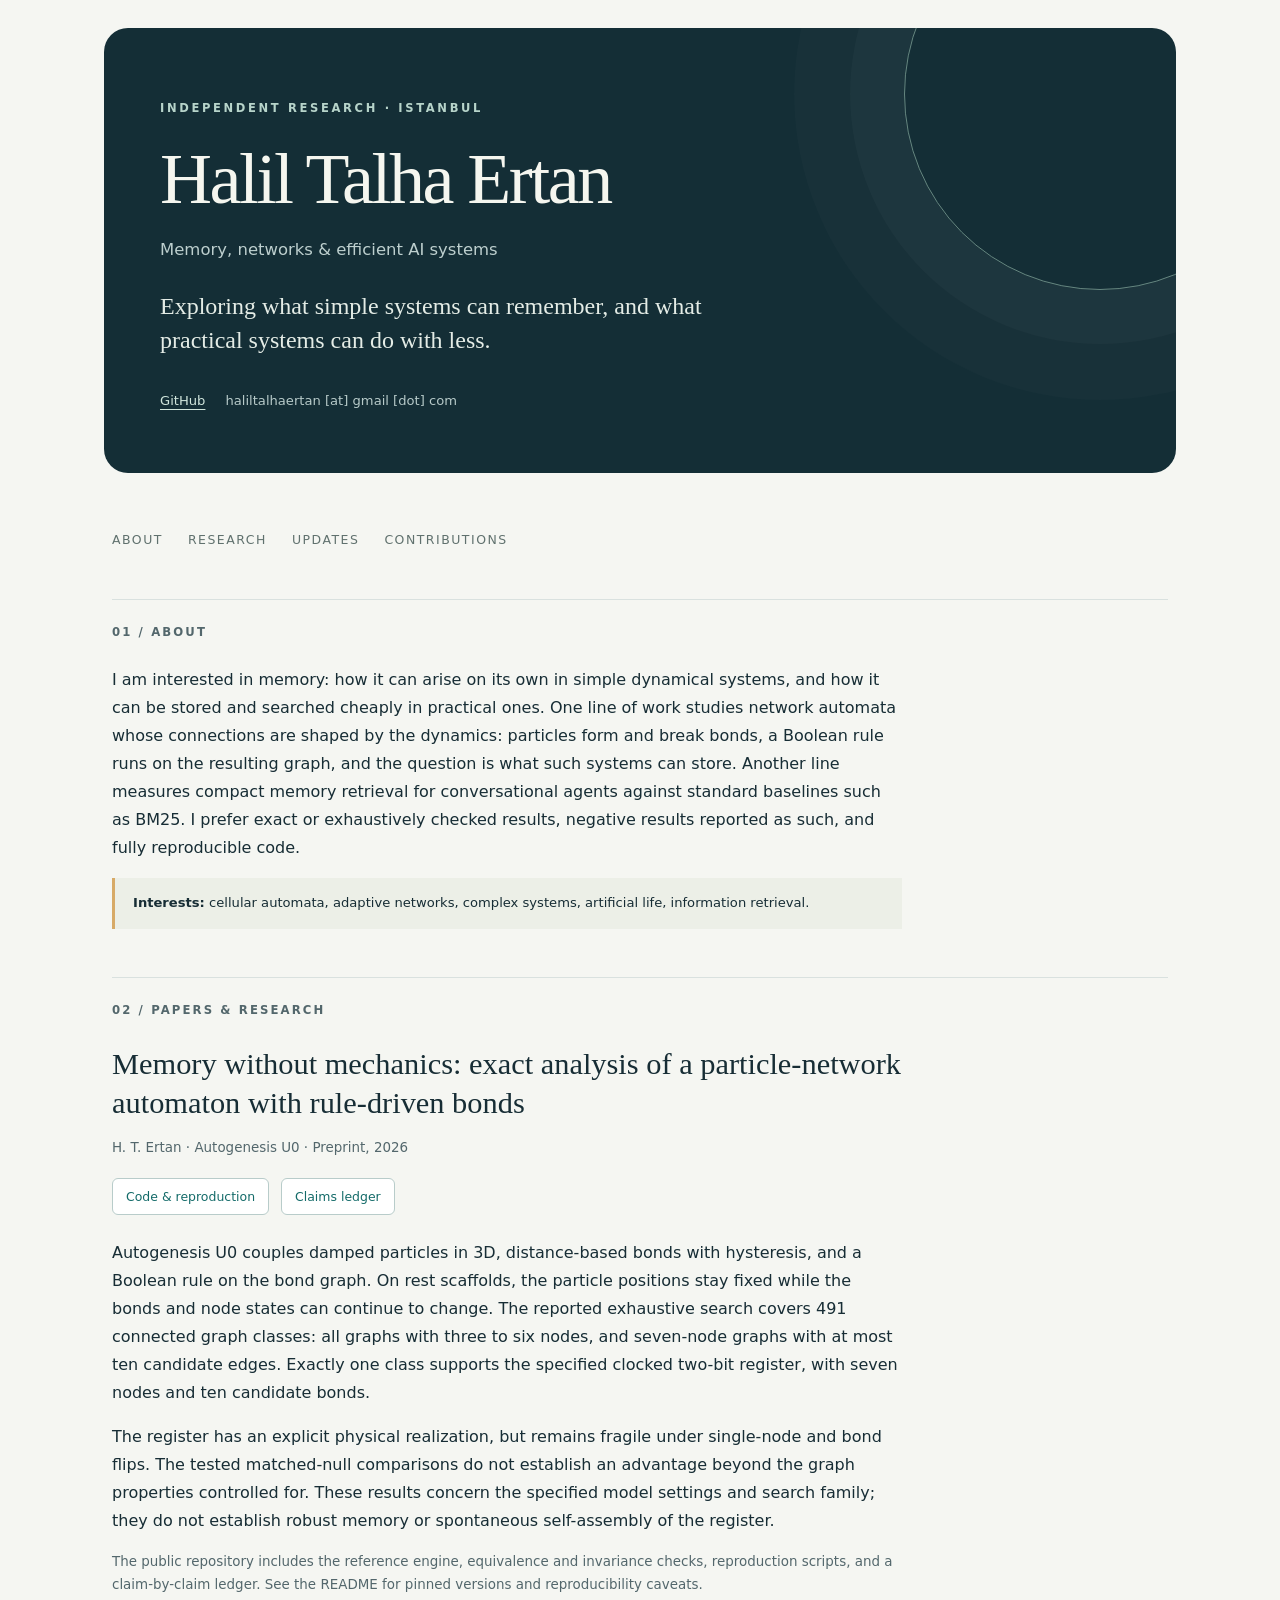
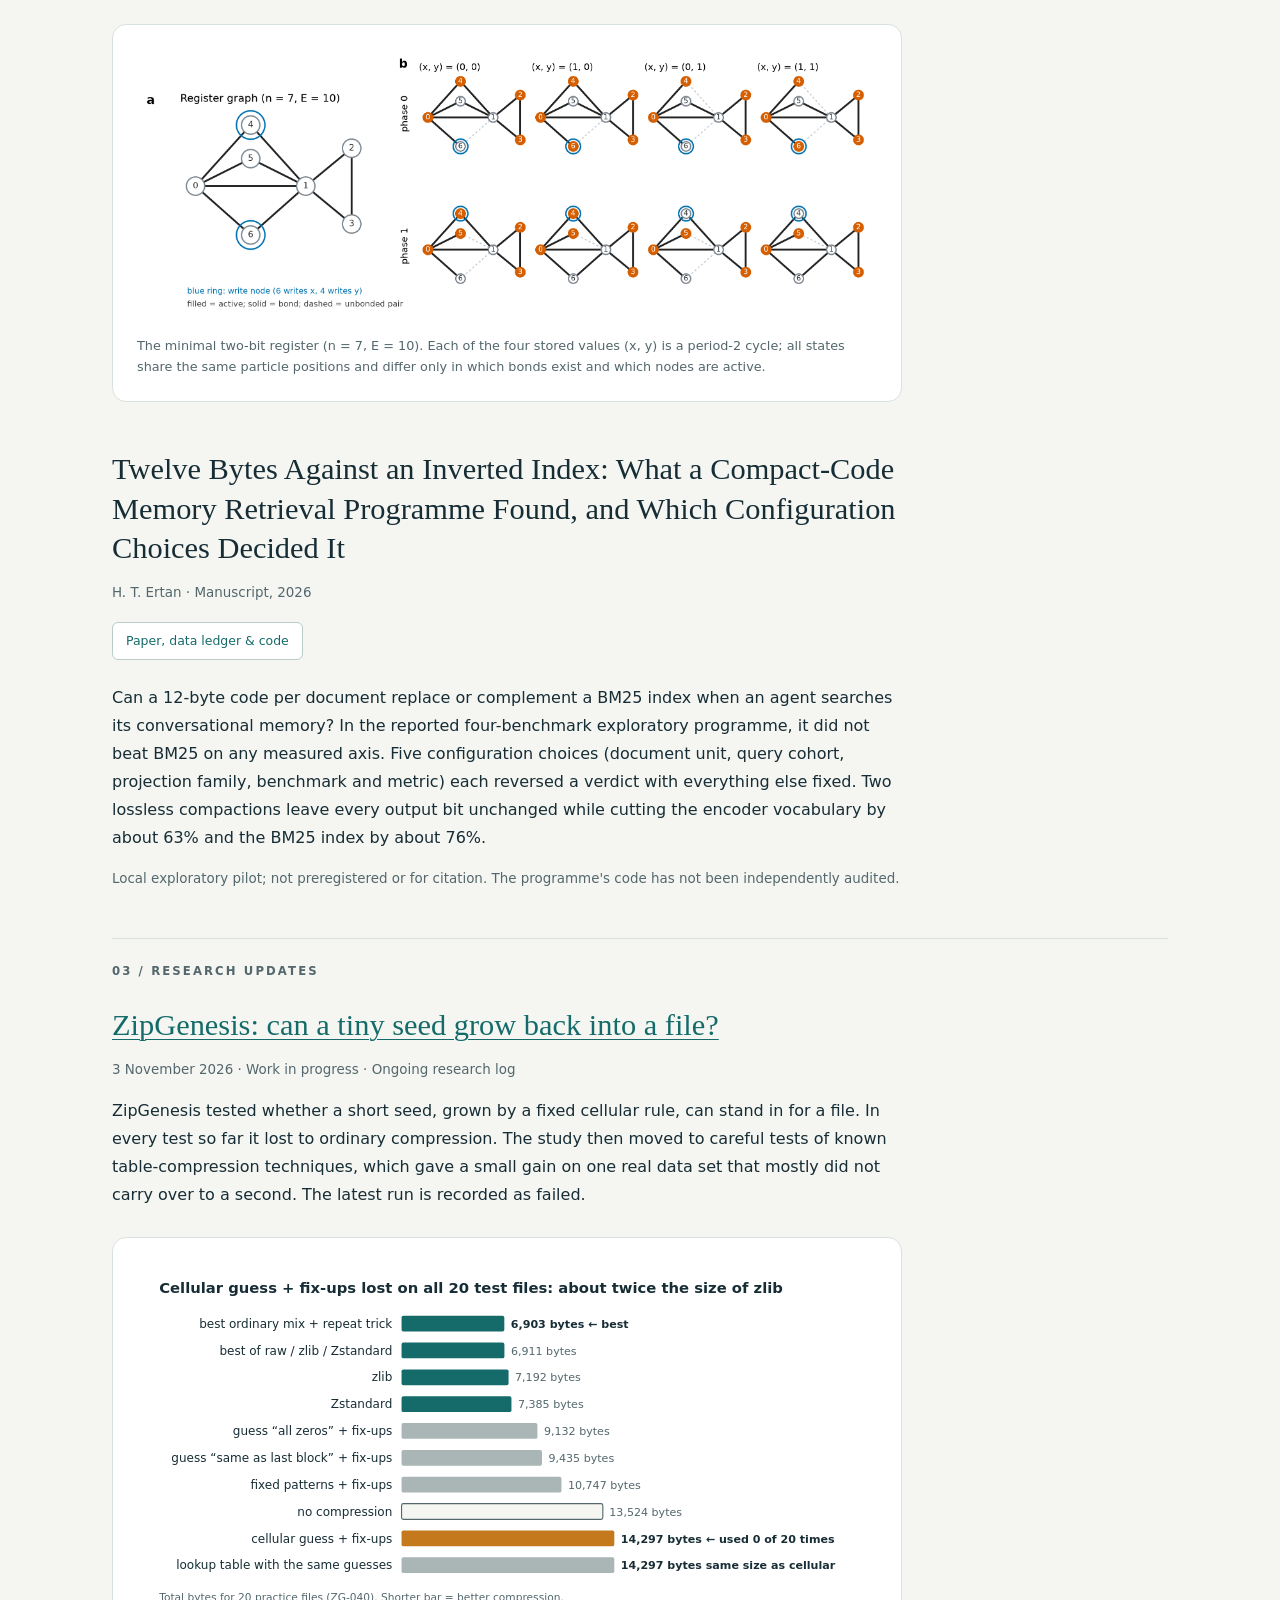
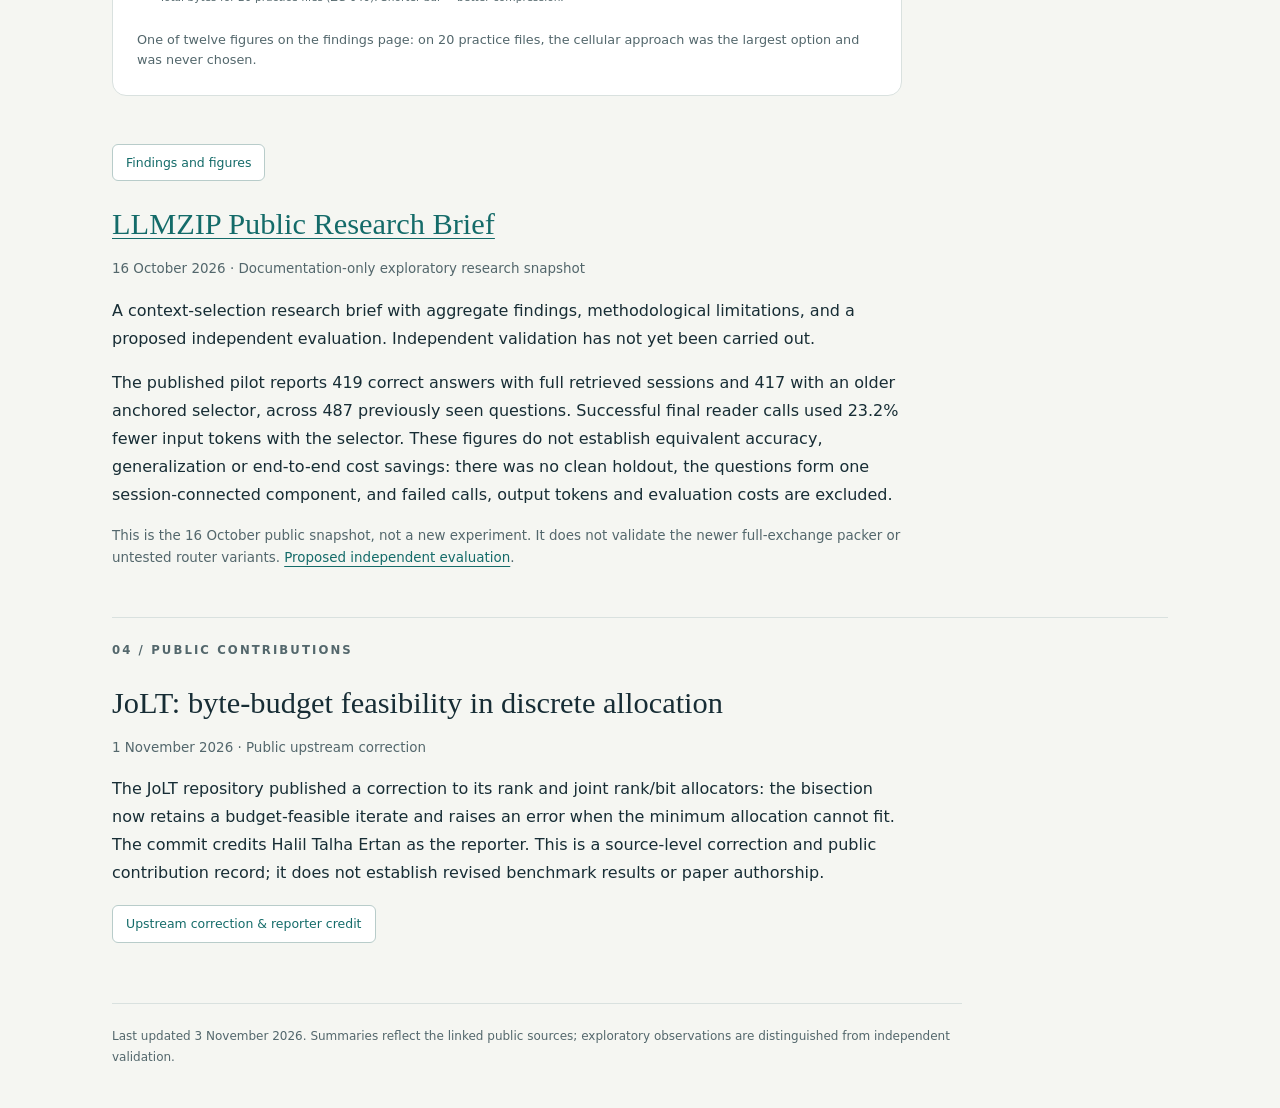
==== commit 29c0e596: "Add ZipGenesis findings page with figures" ====
--- a/index.html
+++ b/index.html
@@ -12,7 +12,6 @@
 .hero{position:relative;overflow:hidden;background:#142e36;color:#f5f6ef;padding:70px 56px 60px;margin:28px -8px 56px;border-radius:24px}.hero:after{content:"";position:absolute;width:390px;height:390px;right:-120px;top:-130px;border:1px solid #668780;border-radius:50%;box-shadow:0 0 0 54px #ffffff06,0 0 0 110px #ffffff04;pointer-events:none}.eyebrow{text-transform:uppercase;font-size:.72rem;letter-spacing:.23em;color:#b7d4ca;font-weight:650;margin:0 0 24px}h1{font:normal clamp(2.6rem,6vw,4.5rem)/1.05 Georgia,serif;letter-spacing:-.035em;margin:0 0 18px;max-width:720px}.affil{font-size:1.03rem;color:#bdcfce;margin:0 0 22px}.hero-summary{font:normal clamp(1.15rem,2vw,1.5rem)/1.45 Georgia,serif;max-width:570px;color:#e4ece6}.links{display:flex;gap:20px;flex-wrap:wrap;font-size:.82rem;margin-top:32px;position:relative;z-index:1}.links a{color:#d0e5dc}.links span{color:#b7cac9}.nav{display:flex;gap:25px;flex-wrap:wrap;margin:0 0 28px;font-size:.78rem;text-transform:uppercase;letter-spacing:.12em}.nav a{text-decoration:none;color:#60716e}
 h2{font-size:.73rem;text-transform:uppercase;letter-spacing:.18em;color:var(--muted);border-top:1px solid var(--line);padding-top:22px;margin:48px 0 24px;font-weight:700}p{max-width:790px}.pub-title{font:normal clamp(1.4rem,2.5vw,1.9rem)/1.3 Georgia,serif;margin:0 0 12px;max-width:850px}.pub-meta{font-size:.84rem;color:var(--muted);line-height:1.65}.pub-links{display:flex;gap:12px;flex-wrap:wrap;margin:18px 0 24px}.pub-links a{border:1px solid #b8ccca;padding:7px 13px;border-radius:6px;font-size:.78rem;text-decoration:none;background:#fff}.pub-links a:hover{background:#e5eeea}
 figure{margin:28px 0 48px;padding:24px;border:1px solid var(--line);border-radius:14px;background:#fff;max-width:790px}figure img{display:block;width:100%;height:auto}figcaption{font-size:.8rem;color:var(--muted);line-height:1.6;margin-top:18px}.tags{font-size:.82rem;padding:14px 18px;border-left:3px solid #d7aa67;background:#ecefe7;max-width:790px}footer{border-top:1px solid var(--line);margin:60px 0 0;padding:22px 0 40px;color:var(--muted);font-size:.75rem;max-width:850px}
-.fig-pair{display:grid;grid-template-columns:1fr;gap:0;max-width:790px}.fig-note{font-size:.8rem;color:var(--muted);max-width:790px}.status{display:inline-block;font-size:.7rem;letter-spacing:.08em;text-transform:uppercase;padding:3px 9px;border-radius:5px;background:#f3e6cf;color:#7a5418;margin-left:6px;vertical-align:middle}
 @media(max-width:600px){main{padding:0 22px}.hero{margin:14px -8px 36px;padding:42px 25px;border-radius:16px}.hero:after{opacity:.4}.links{gap:14px;font-size:.75rem}.links span{overflow-wrap:anywhere}.pub-title{font-size:1.4rem}figure{padding:12px}h2{margin-top:36px}.nav{gap:17px;font-size:.68rem}}
 @media(prefers-reduced-motion:reduce){html{scroll-behavior:auto}}
 </style>
@@ -46,7 +45,7 @@
 
   <h2 id="papers">02 / Papers &amp; research</h2>
   <p class="pub-title">Memory without mechanics: exact analysis of a particle-network automaton with rule-driven bonds</p>
-  <p class="pub-meta">H. T. Ertan &middot; Autogenesis U0 &middot; Manuscript, 2026 &middot; not yet peer-reviewed</p>
+  <p class="pub-meta">H. T. Ertan &middot; Autogenesis U0 &middot; Preprint, 2026</p>
   <div class="pub-links">
     <!-- <a href="https://arxiv.org/abs/XXXX.XXXXX">arXiv</a> -->
     <!-- <a href="https://arxiv.org/pdf/XXXX.XXXXX">PDF</a> -->
@@ -71,23 +70,6 @@
     <figcaption>The minimal two-bit register (n = 7, E = 10). Each of the four stored values (x, y) is a period-2 cycle; all states share the same particle positions and differ only in which bonds exist and which nodes are active.</figcaption>
   </figure>
 
-  <figure>
-    <img src="img/autogenesis/fig1_model.png" alt="Model rules of Autogenesis U0" loading="lazy">
-    <figcaption><strong>How U0 works.</strong> (a) Bonds form, stay or break by distance, with hysteresis. (b) A node is active when 1/6 to 1/2 of its bonded neighbours are active. (c) The order of operations in one update.</figcaption>
-  </figure>
-  <figure>
-    <img src="img/autogenesis/fig2_trajectories.png" alt="Typical and rest-object trajectories" loading="lazy">
-    <figcaption><strong>What runs look like.</strong> (a) Most random starts die out within a few steps. (b) A rare survivor: bonds and active nodes alternate with period two. (c) Its particle positions stop moving exactly, from step 3,607 on.</figcaption>
-  </figure>
-  <figure>
-    <img src="img/autogenesis/fig4_census.png" alt="Exhaustive census of small graphs" loading="lazy">
-    <figcaption><strong>The exhaustive search.</strong> (a) No stable object appears without at least two triangles in the graph. (b) Among 491 connected graph classes, exactly one carries the two-bit register.</figcaption>
-  </figure>
-  <figure>
-    <img src="img/autogenesis/fig5_negative.png" alt="Negative result on built graphs" loading="lazy">
-    <figcaption><strong>An honest negative result.</strong> (a) Graphs built by the physics are no better than randomly rewired graphs with the same size and triangle count (98 above, 97 below the diagonal). (b) At rest, every bond set has exactly the same energy, so the mechanics cannot prefer one memory state over another.</figcaption>
-  </figure>
-
   <p class="pub-title" style="margin-top:36px">Twelve Bytes Against an Inverted Index: What a Compact-Code Memory Retrieval Programme Found, and Which Configuration Choices Decided It</p>
   <p class="pub-meta">H. T. Ertan &middot; Manuscript, 2026</p>
   <div class="pub-links">
@@ -101,53 +83,21 @@
 
   <p class="pub-meta">Local exploratory pilot; not preregistered or for citation. The programme's code has not been independently audited.</p>
 
-  <h2 id="updates">03 / Research updates</h2>
-  <p class="pub-title" id="autogenesis-2026-11">Autogenesis: small networks that repair themselves <span class="status">Work in progress</span></p>
-  <p class="pub-meta">20 October &ndash; 3 November 2026 &middot; Exploratory results, hand proofs plus one independent simulation; not peer-reviewed</p>
-  <p>After the U0 study, the project first looked for switches that the bond energy itself would hold
-  (an &ldquo;energy-reading&rdquo; universe, U1). Those searches came out mostly negative. The work then
-  turned to a different question: can a small network of on/off nodes store a pattern and put it back by
-  itself when a few nodes are flipped by mistake? The node rule is the same as in U0, but these networks are
-  designed by hand on a modified bond protocol, not grown by U0&rsquo;s physics.</p>
-  <figure>
-    <img src="img/autogenesis/autogenesis_timeline.svg" alt="Timeline of the autogenesis research from September to November 2026" loading="lazy">
-    <figcaption><strong>What happened when.</strong> Grey points mark mostly negative or inconclusive phases; the amber point is the independent re-check described below.</figcaption>
-  </figure>
-
-  <p>The clearest design, <strong>FAST40</strong>, has 40 nodes and 120 bonds, and every node has six
-  neighbours. It stores two patterns. A written hand proof claims that if any three nodes are flipped,
-  the network returns to the stored pattern within four steps, without changing a single bond.
-  A related 65-node design (FAST65) is claimed to do it in three steps; a further hand proof says that, within
-  that family of designs, three-step repair needs at least 65 nodes.</p>
-  <figure>
-    <img src="img/autogenesis/fast40_network.svg" alt="The FAST40 network: four rings of nodes X, Y, Z and W" loading="lazy">
-    <figcaption><strong>The FAST40 network</strong> in its stored pattern &ldquo;X+Z&rdquo;. Filled nodes are on. A node turns on in the next step exactly when one to three of its six neighbours are on.</figcaption>
-  </figure>
-
-  <figure>
-    <img src="img/autogenesis/fast40_repair.svg" alt="Five snapshots of FAST40 repairing three flipped nodes" loading="lazy">
-    <figcaption><strong>Self-repair, step by step.</strong> Three Y nodes are switched on by mistake (red rings). The error first spreads to five nodes, then shrinks, and the stored pattern is back after four steps. This is the slowest kind of three-node error; it matches the hand proof step for step.</figcaption>
-  </figure>
-
-  <p><strong>Independent re-check (3 November 2026).</strong> FAST40 had so far been checked only on paper.
-  A separate program, written from the published definition alone, simulated it, including the bond-deletion counters, and tried
-  <em>every</em> way of flipping one, two, three or four nodes for both stored patterns.
-  All 21,400 cases with up to three flips were repaired within four steps, and no bond ever broke.
-  With four flips, 99.4% of 182,780 cases were still repaired within four steps, but 240 were never repaired,
-  so the guarantee really stops at three.</p>
-  <figure>
-    <img src="img/autogenesis/fast40_recovery.svg" alt="Bar chart of FAST40 repair times for one to four flipped nodes" loading="lazy">
-    <figcaption><strong>Every case, counted.</strong> Each bar is split by how many steps the repair took. Bars for one to three flips contain no amber or red at all.</figcaption>
-  </figure>
-
-  <p class="pub-meta">Limits: these are hand-designed networks on a modified bond protocol, not structures that
-  U0&rsquo;s physics forms on its own; during repair the bonds never change, so the node rule does all the work.
-  The FAST65 and lower-bound proofs have not been re-checked by computer. Related ideas exist in work on
-  fault-tolerant networks, error-correcting codes and associative memory, and a proper novelty check is still to be done.
-  The U0 manuscript above is not affected by these results.</p>
-
-  <p class="pub-title" style="margin-top:36px"><a href="https://github.com/haliltalhaertan/llmzip-public">LLMZIP Public Research Brief</a></p>
+  <h2 id="updates">03 / Research updates</h2>
+  <p class="pub-title"><a href="zipgenesis/">ZipGenesis: can a tiny seed grow back into a file?</a></p>
+  <p class="pub-meta">3 November 2026 &middot; Work in progress &middot; Ongoing research log</p>
+  <p>ZipGenesis tested whether a short seed, grown by a fixed cellular rule, can stand in for a file.
+  In every test so far it lost to ordinary compression. The study then moved to careful tests of known table-compression
+  techniques, which gave a small gain on one real data set that mostly did not carry over to a second. The latest run is recorded as failed.</p>
+  <figure>
+    <div style="overflow-x:auto"><img src="zipgenesis/img/f4-cellular-vs-zip.svg" width="800" height="378" loading="lazy" style="min-width:620px" alt="Bar chart: cellular prediction totals 14,297 bytes versus 6,911 for ordinary compressors on 20 files."></div>
+    <figcaption>One of twelve figures on the findings page: on 20 practice files, the cellular approach was the largest option and was never chosen.</figcaption>
+  </figure>
+  <div class="pub-links">
+    <a href="zipgenesis/">Findings and figures</a>
+  </div>
 
+  <p class="pub-title"><a href="https://github.com/haliltalhaertan/llmzip-public">LLMZIP Public Research Brief</a></p>
   <p class="pub-meta">16 October 2026 &middot; Documentation-only exploratory research snapshot</p>
   <p>A context-selection research brief with aggregate findings, methodological limitations,
   and a proposed independent evaluation. Independent validation has not yet been carried out.</p>
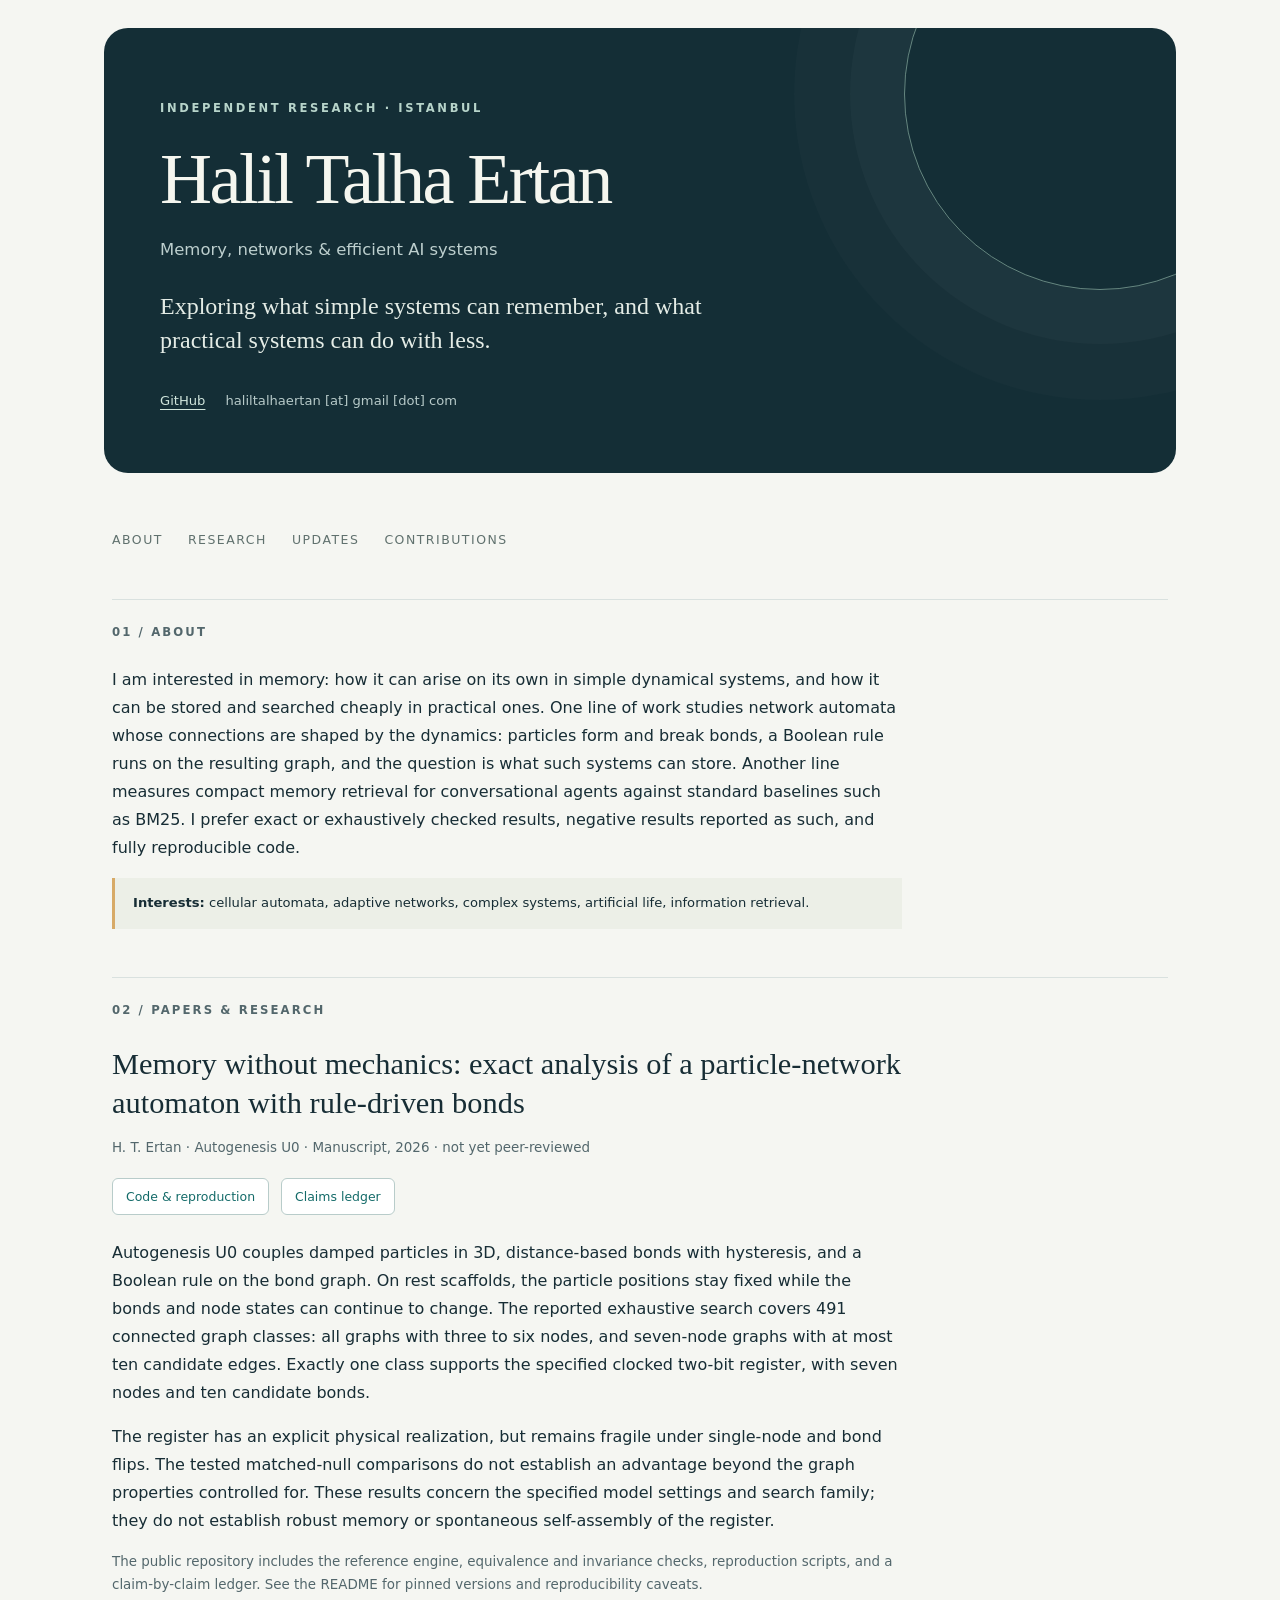
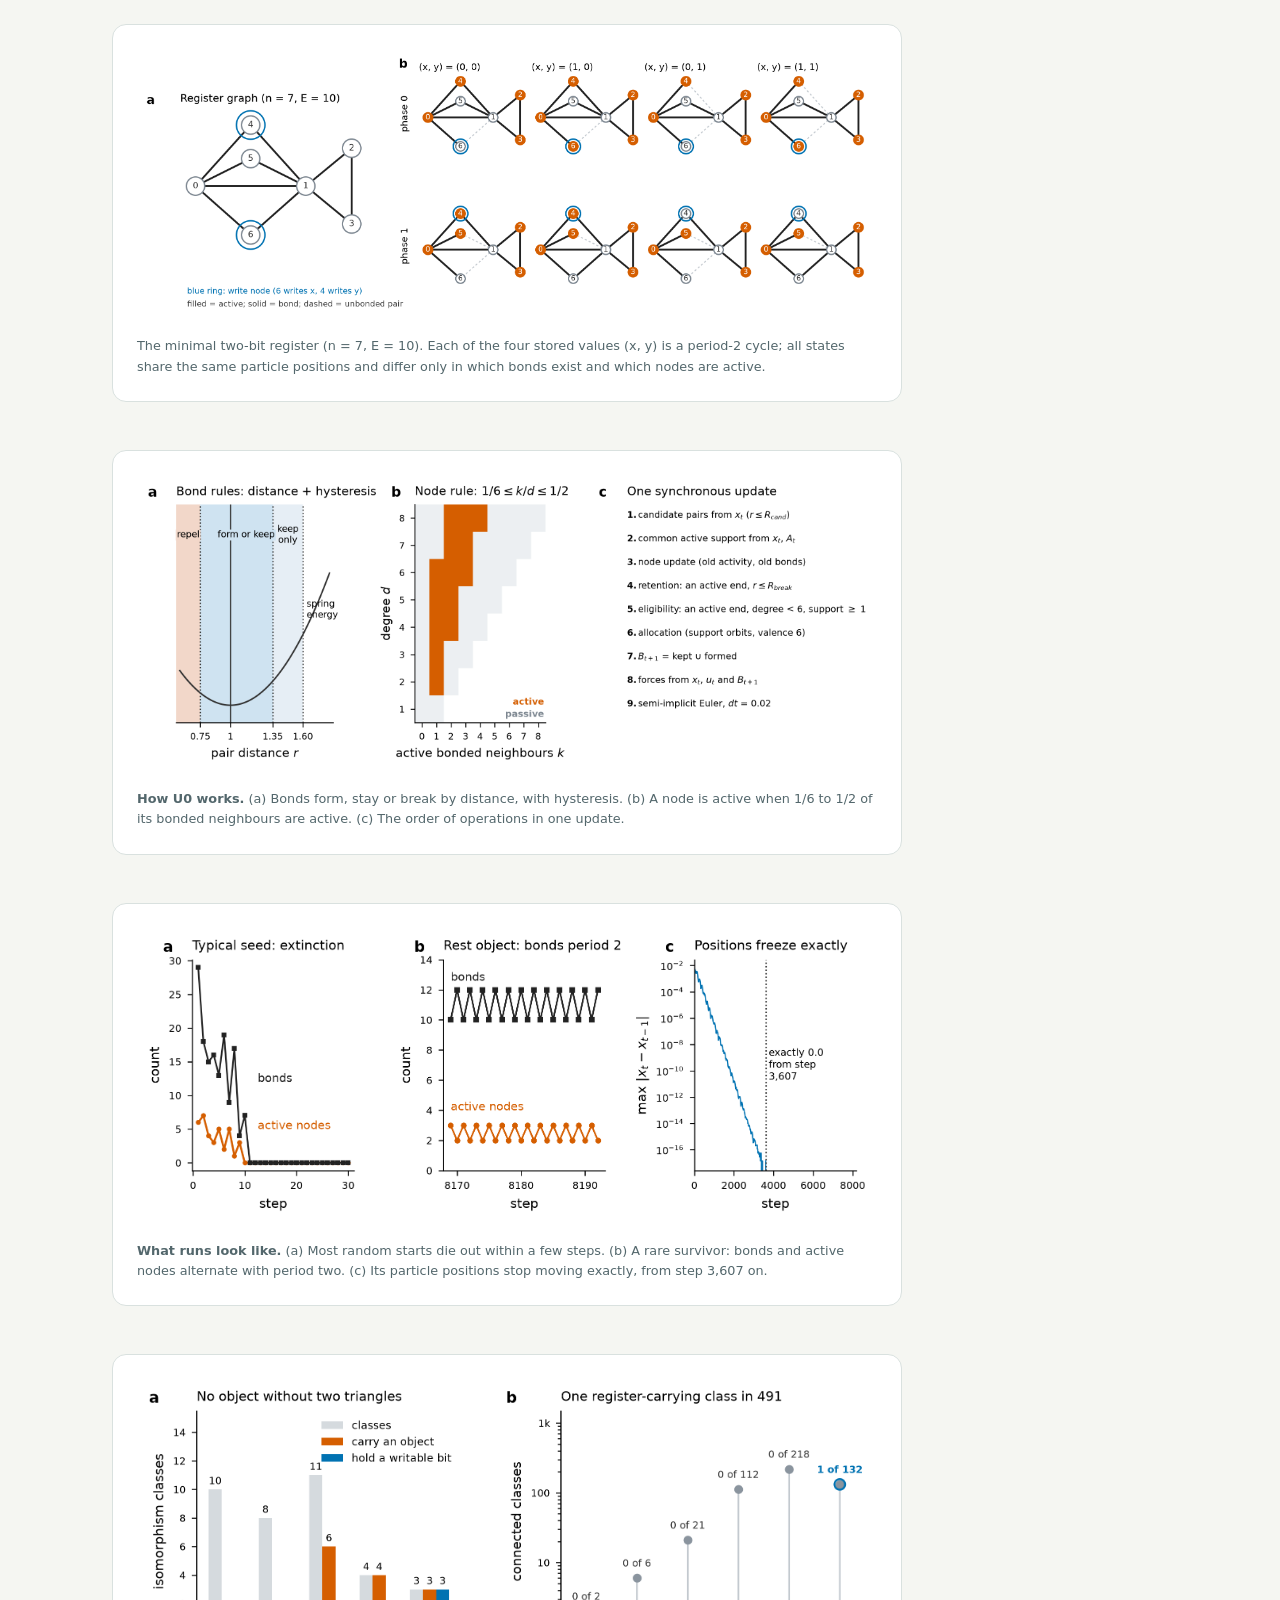
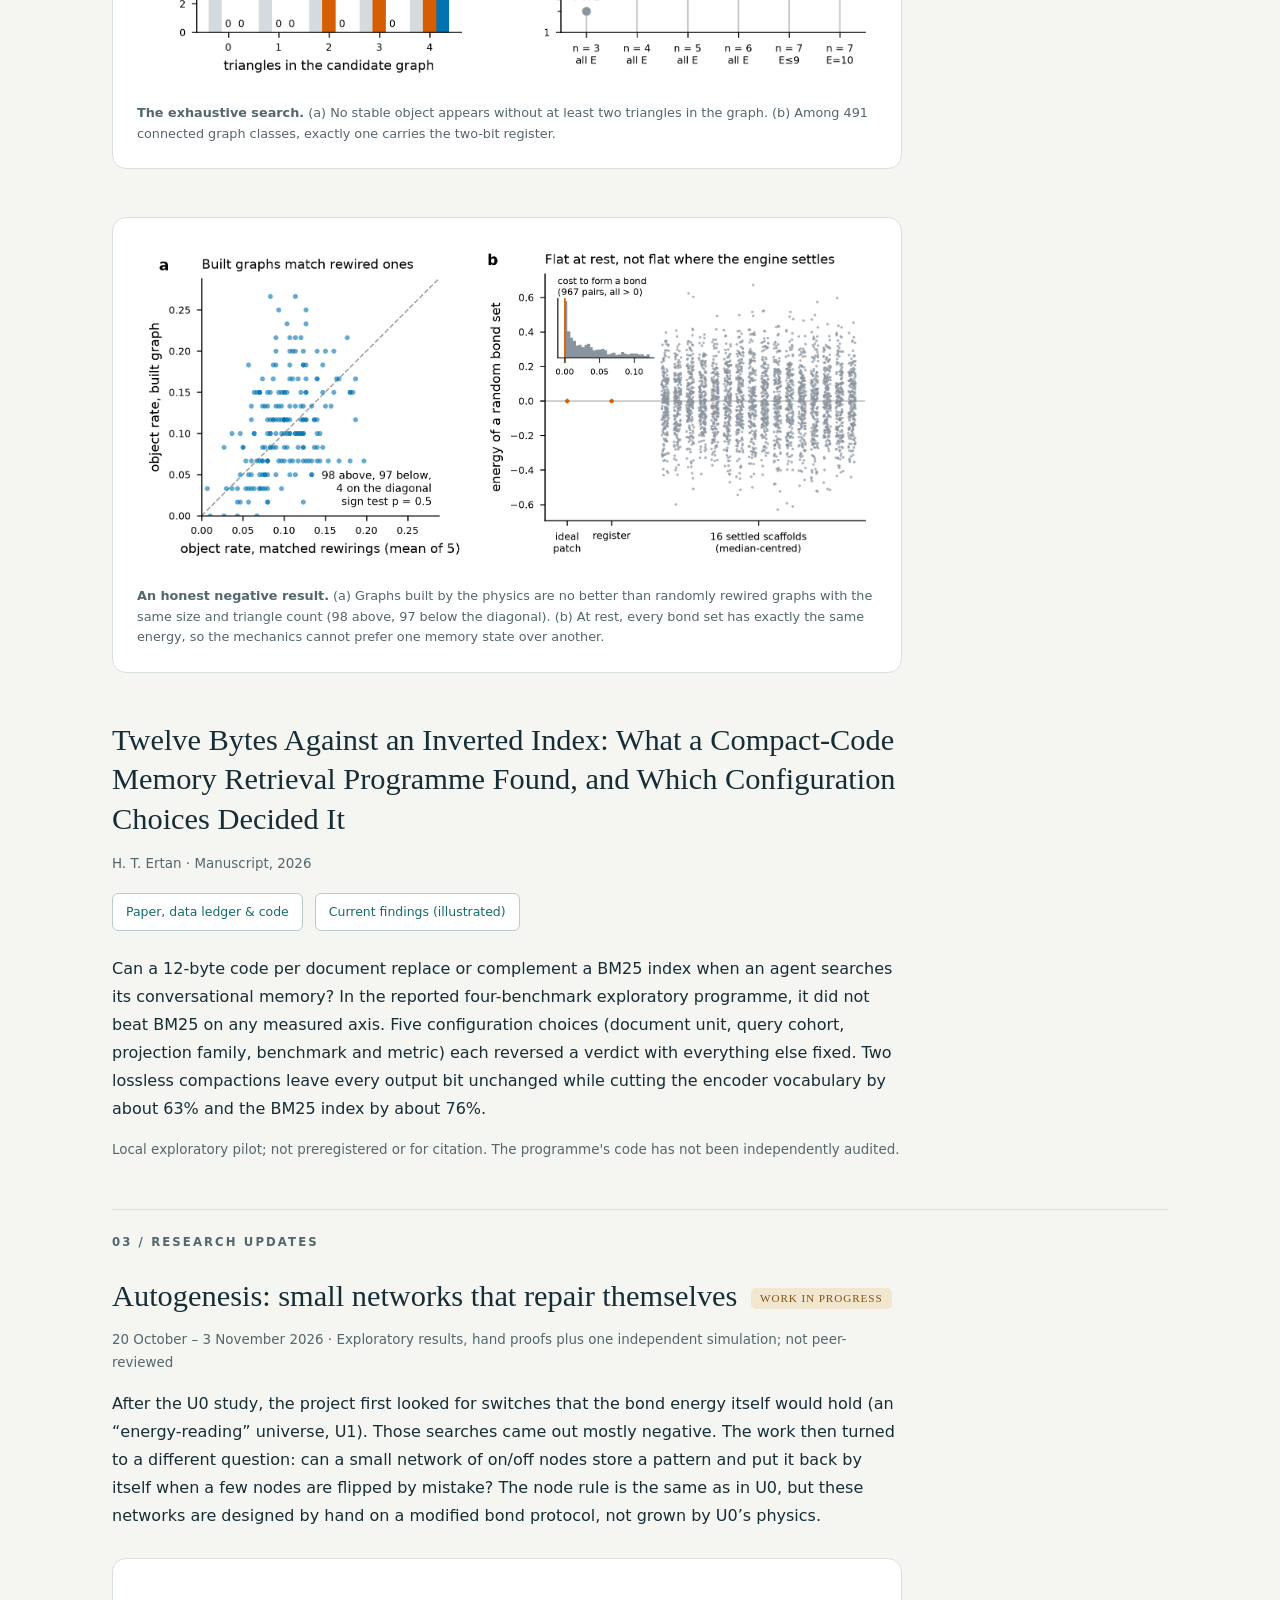
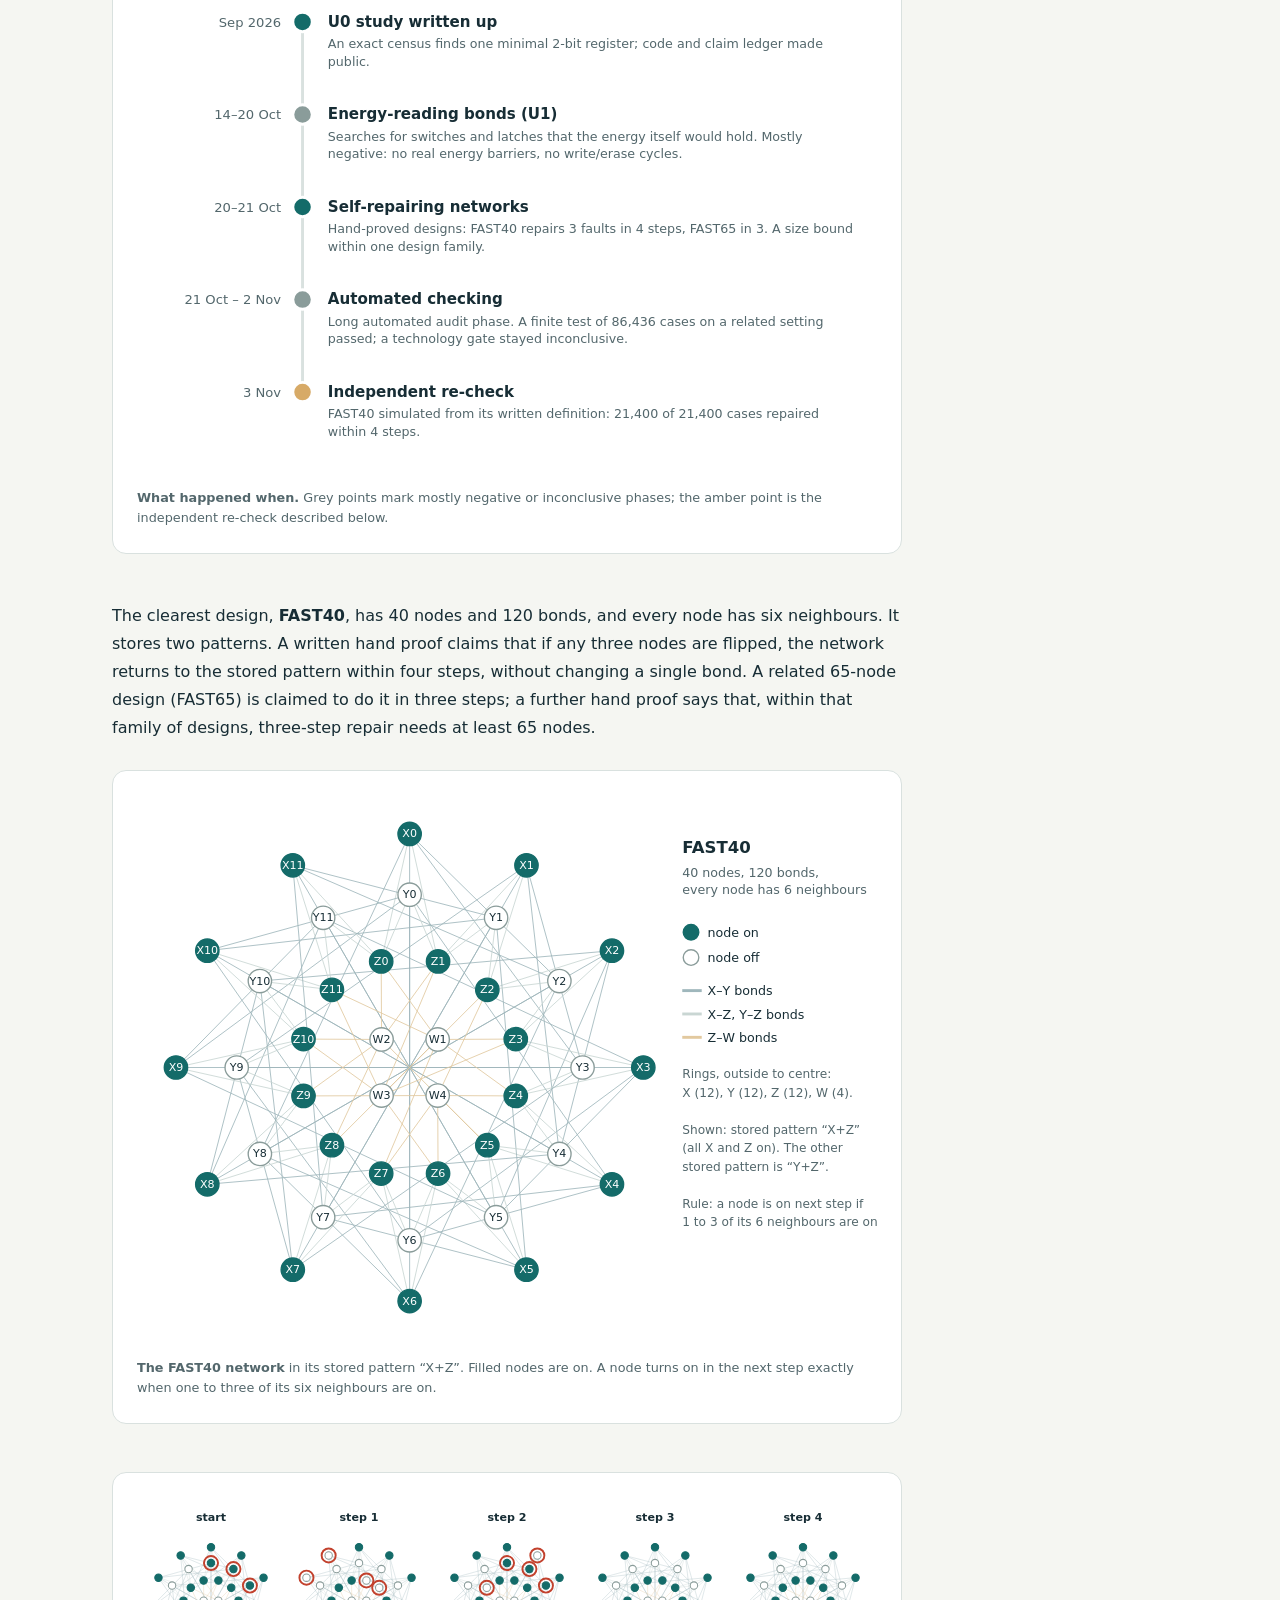
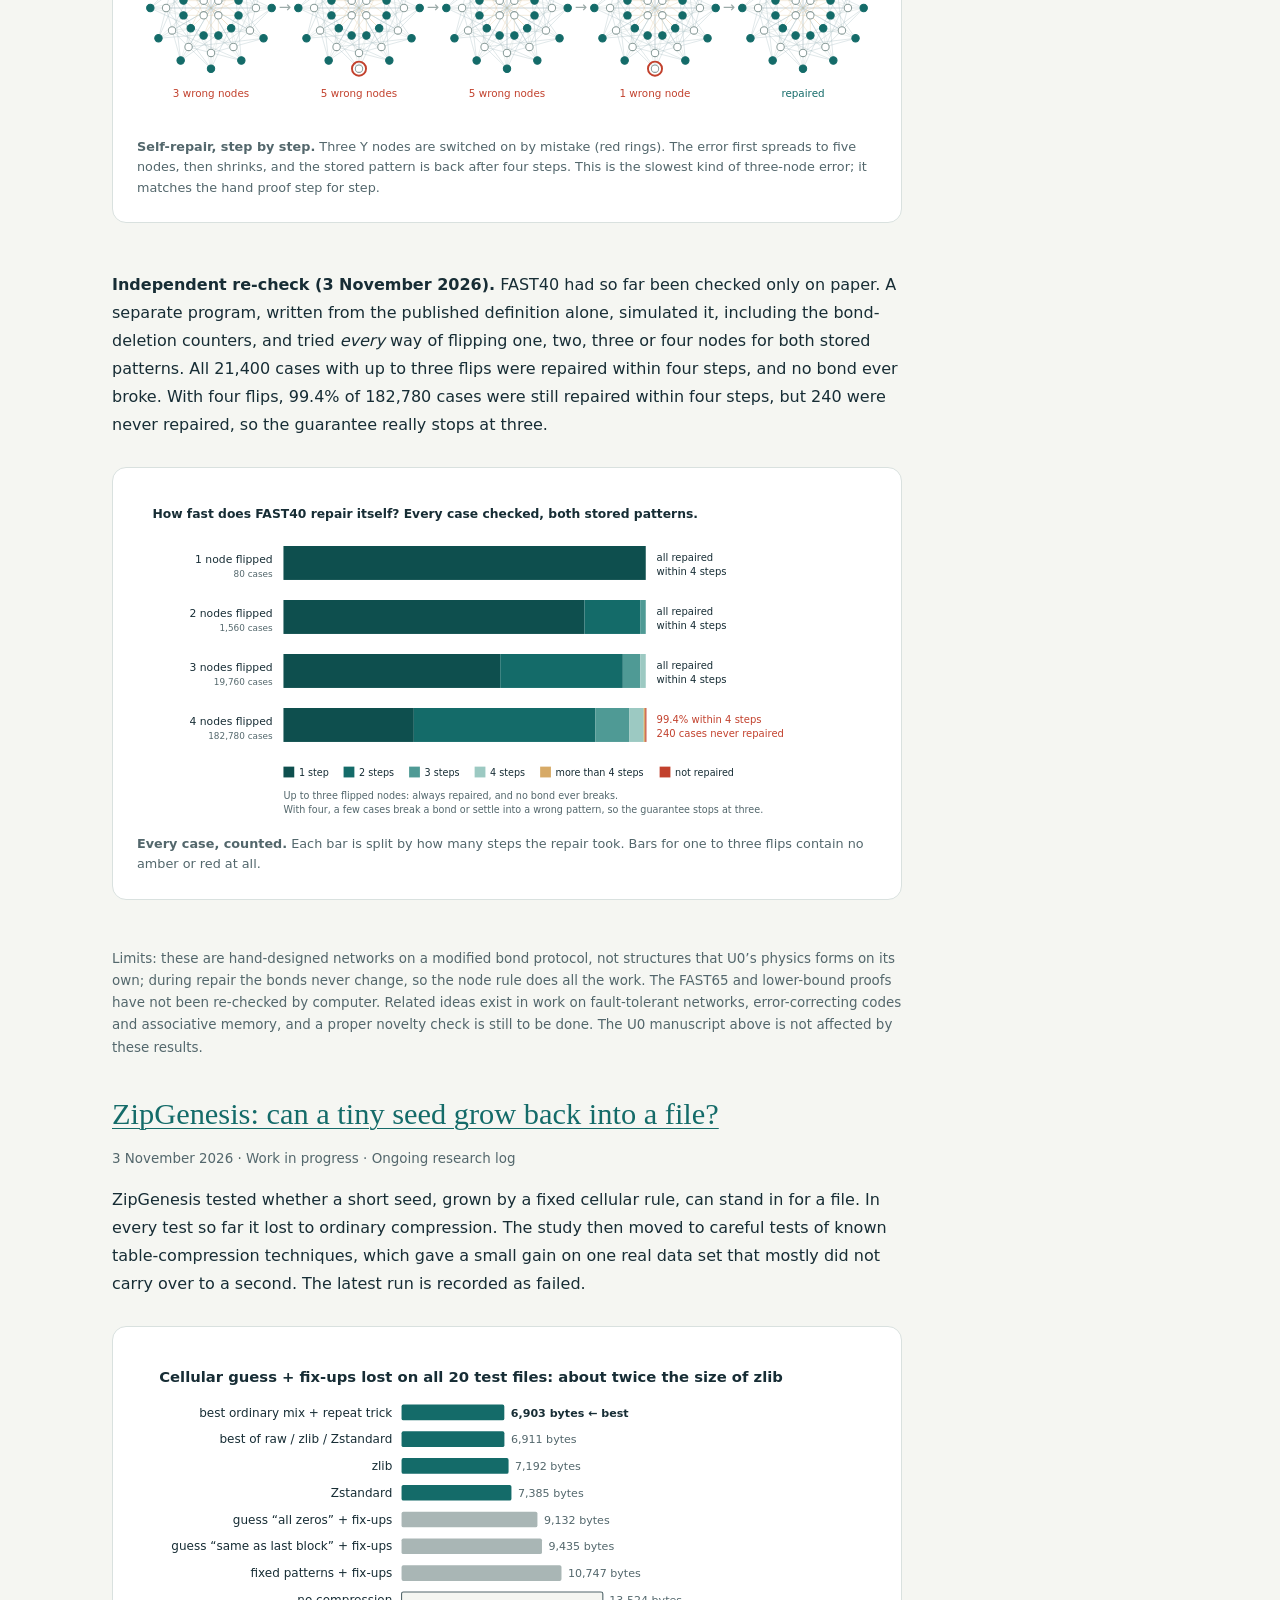
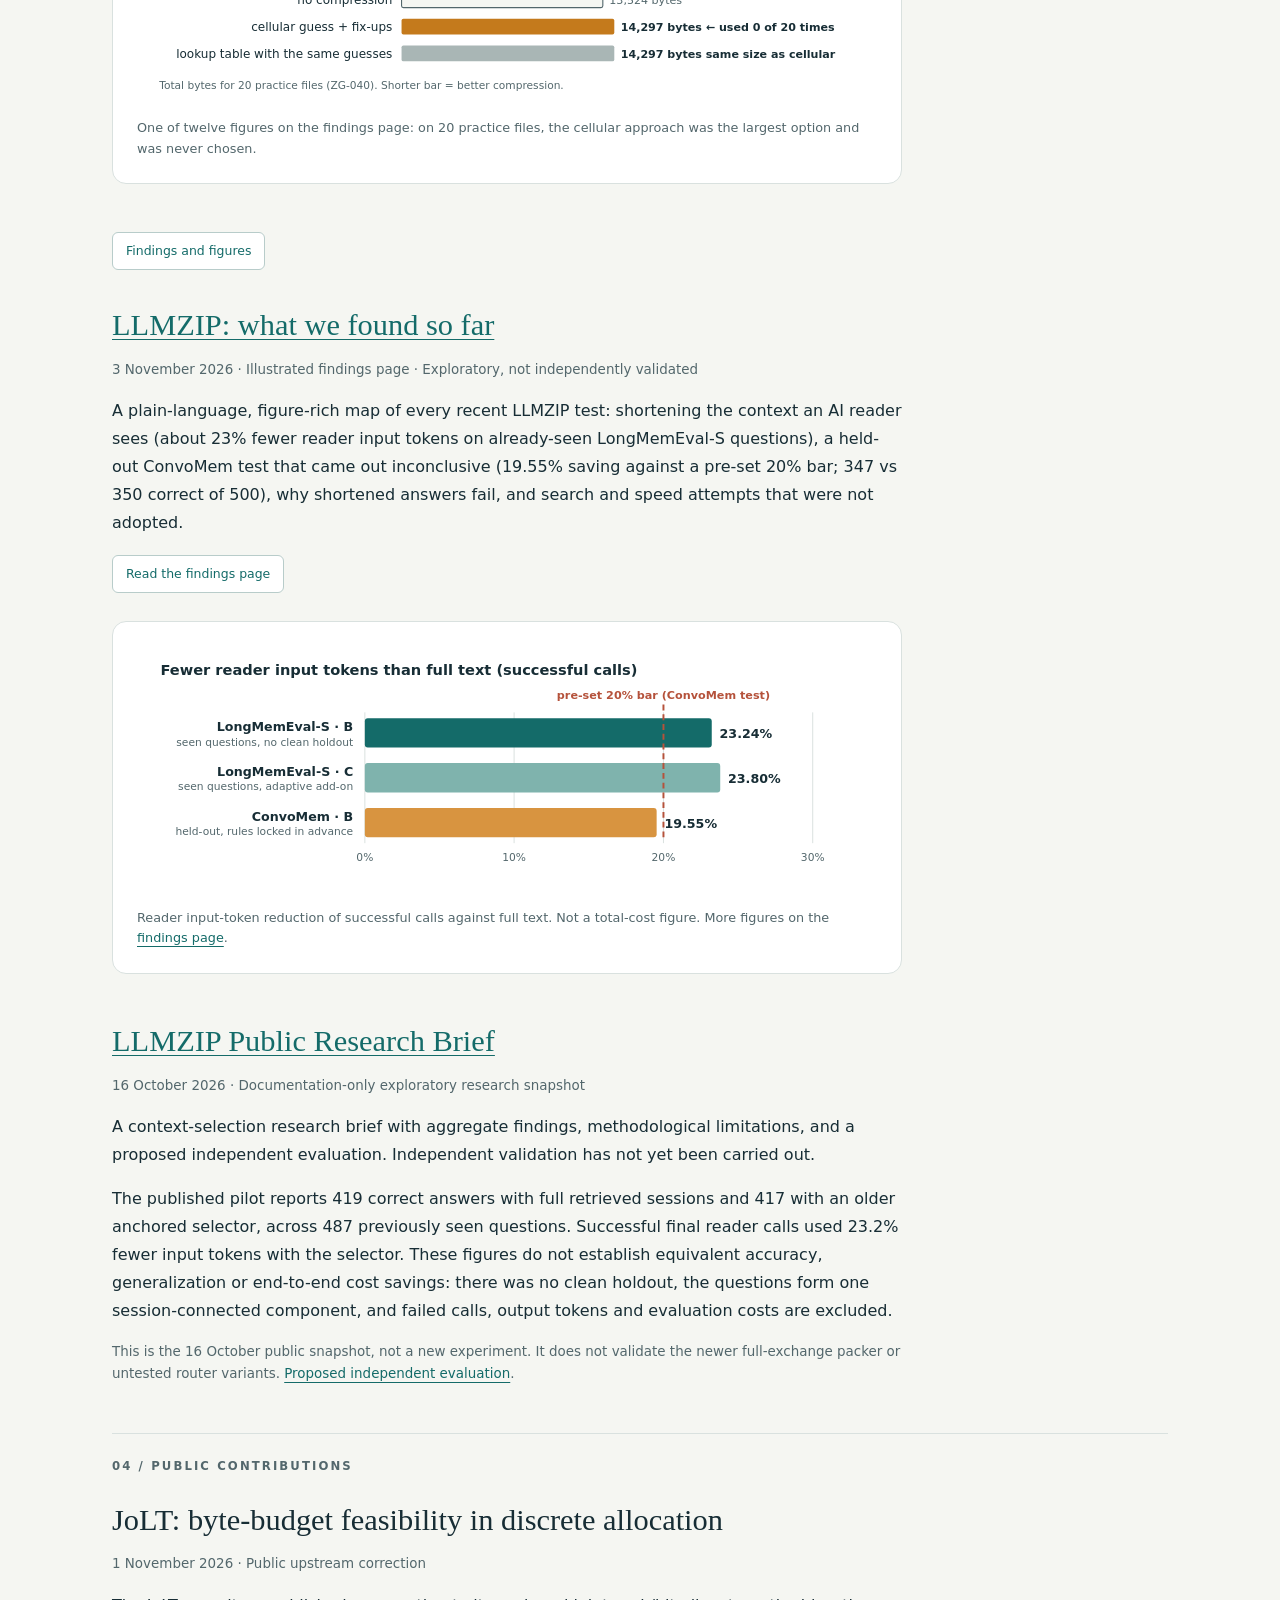
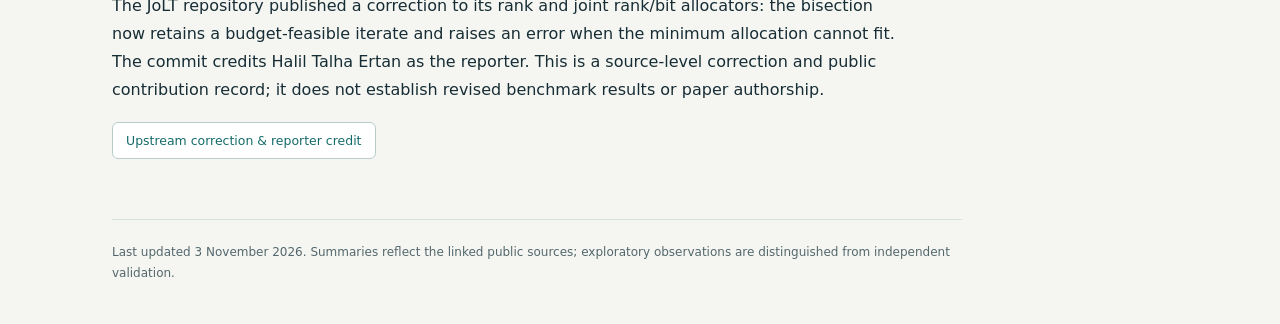
==== commit 3ddc07d3: "Add illustrated LLMZIP findings page; restore autogenesis update and Manuscript label lost in the Zi" ====
--- a/index.html
+++ b/index.html
@@ -12,6 +12,7 @@
 .hero{position:relative;overflow:hidden;background:#142e36;color:#f5f6ef;padding:70px 56px 60px;margin:28px -8px 56px;border-radius:24px}.hero:after{content:"";position:absolute;width:390px;height:390px;right:-120px;top:-130px;border:1px solid #668780;border-radius:50%;box-shadow:0 0 0 54px #ffffff06,0 0 0 110px #ffffff04;pointer-events:none}.eyebrow{text-transform:uppercase;font-size:.72rem;letter-spacing:.23em;color:#b7d4ca;font-weight:650;margin:0 0 24px}h1{font:normal clamp(2.6rem,6vw,4.5rem)/1.05 Georgia,serif;letter-spacing:-.035em;margin:0 0 18px;max-width:720px}.affil{font-size:1.03rem;color:#bdcfce;margin:0 0 22px}.hero-summary{font:normal clamp(1.15rem,2vw,1.5rem)/1.45 Georgia,serif;max-width:570px;color:#e4ece6}.links{display:flex;gap:20px;flex-wrap:wrap;font-size:.82rem;margin-top:32px;position:relative;z-index:1}.links a{color:#d0e5dc}.links span{color:#b7cac9}.nav{display:flex;gap:25px;flex-wrap:wrap;margin:0 0 28px;font-size:.78rem;text-transform:uppercase;letter-spacing:.12em}.nav a{text-decoration:none;color:#60716e}
 h2{font-size:.73rem;text-transform:uppercase;letter-spacing:.18em;color:var(--muted);border-top:1px solid var(--line);padding-top:22px;margin:48px 0 24px;font-weight:700}p{max-width:790px}.pub-title{font:normal clamp(1.4rem,2.5vw,1.9rem)/1.3 Georgia,serif;margin:0 0 12px;max-width:850px}.pub-meta{font-size:.84rem;color:var(--muted);line-height:1.65}.pub-links{display:flex;gap:12px;flex-wrap:wrap;margin:18px 0 24px}.pub-links a{border:1px solid #b8ccca;padding:7px 13px;border-radius:6px;font-size:.78rem;text-decoration:none;background:#fff}.pub-links a:hover{background:#e5eeea}
 figure{margin:28px 0 48px;padding:24px;border:1px solid var(--line);border-radius:14px;background:#fff;max-width:790px}figure img{display:block;width:100%;height:auto}figcaption{font-size:.8rem;color:var(--muted);line-height:1.6;margin-top:18px}.tags{font-size:.82rem;padding:14px 18px;border-left:3px solid #d7aa67;background:#ecefe7;max-width:790px}footer{border-top:1px solid var(--line);margin:60px 0 0;padding:22px 0 40px;color:var(--muted);font-size:.75rem;max-width:850px}
+.fig-pair{display:grid;grid-template-columns:1fr;gap:0;max-width:790px}.fig-note{font-size:.8rem;color:var(--muted);max-width:790px}.status{display:inline-block;font-size:.7rem;letter-spacing:.08em;text-transform:uppercase;padding:3px 9px;border-radius:5px;background:#f3e6cf;color:#7a5418;margin-left:6px;vertical-align:middle}
 @media(max-width:600px){main{padding:0 22px}.hero{margin:14px -8px 36px;padding:42px 25px;border-radius:16px}.hero:after{opacity:.4}.links{gap:14px;font-size:.75rem}.links span{overflow-wrap:anywhere}.pub-title{font-size:1.4rem}figure{padding:12px}h2{margin-top:36px}.nav{gap:17px;font-size:.68rem}}
 @media(prefers-reduced-motion:reduce){html{scroll-behavior:auto}}
 </style>
@@ -45,7 +46,7 @@
 
   <h2 id="papers">02 / Papers &amp; research</h2>
   <p class="pub-title">Memory without mechanics: exact analysis of a particle-network automaton with rule-driven bonds</p>
-  <p class="pub-meta">H. T. Ertan &middot; Autogenesis U0 &middot; Preprint, 2026</p>
+  <p class="pub-meta">H. T. Ertan &middot; Autogenesis U0 &middot; Manuscript, 2026 &middot; not yet peer-reviewed</p>
   <div class="pub-links">
     <!-- <a href="https://arxiv.org/abs/XXXX.XXXXX">arXiv</a> -->
     <!-- <a href="https://arxiv.org/pdf/XXXX.XXXXX">PDF</a> -->
@@ -70,10 +71,28 @@
     <figcaption>The minimal two-bit register (n = 7, E = 10). Each of the four stored values (x, y) is a period-2 cycle; all states share the same particle positions and differ only in which bonds exist and which nodes are active.</figcaption>
   </figure>
 
+  <figure>
+    <img src="img/autogenesis/fig1_model.png" alt="Model rules of Autogenesis U0" loading="lazy">
+    <figcaption><strong>How U0 works.</strong> (a) Bonds form, stay or break by distance, with hysteresis. (b) A node is active when 1/6 to 1/2 of its bonded neighbours are active. (c) The order of operations in one update.</figcaption>
+  </figure>
+  <figure>
+    <img src="img/autogenesis/fig2_trajectories.png" alt="Typical and rest-object trajectories" loading="lazy">
+    <figcaption><strong>What runs look like.</strong> (a) Most random starts die out within a few steps. (b) A rare survivor: bonds and active nodes alternate with period two. (c) Its particle positions stop moving exactly, from step 3,607 on.</figcaption>
+  </figure>
+  <figure>
+    <img src="img/autogenesis/fig4_census.png" alt="Exhaustive census of small graphs" loading="lazy">
+    <figcaption><strong>The exhaustive search.</strong> (a) No stable object appears without at least two triangles in the graph. (b) Among 491 connected graph classes, exactly one carries the two-bit register.</figcaption>
+  </figure>
+  <figure>
+    <img src="img/autogenesis/fig5_negative.png" alt="Negative result on built graphs" loading="lazy">
+    <figcaption><strong>An honest negative result.</strong> (a) Graphs built by the physics are no better than randomly rewired graphs with the same size and triangle count (98 above, 97 below the diagonal). (b) At rest, every bond set has exactly the same energy, so the mechanics cannot prefer one memory state over another.</figcaption>
+  </figure>
+
   <p class="pub-title" style="margin-top:36px">Twelve Bytes Against an Inverted Index: What a Compact-Code Memory Retrieval Programme Found, and Which Configuration Choices Decided It</p>
   <p class="pub-meta">H. T. Ertan &middot; Manuscript, 2026</p>
   <div class="pub-links">
-    <a href="https://github.com/haliltalhaertan/llmzip-paper">Paper, data ledger &amp; code</a>
+    <a href="https://github.com/haliltalhaertan/llmzip-paper">Paper, data ledger &amp; code</a>
+    <a href="llmzip/">Current findings (illustrated)</a>
   </div>
   <p>Can a 12-byte code per document replace or complement a BM25 index when an agent searches its
   conversational memory? In the reported four-benchmark exploratory programme, it did not beat BM25 on any measured axis.
@@ -83,8 +102,52 @@
 
   <p class="pub-meta">Local exploratory pilot; not preregistered or for citation. The programme's code has not been independently audited.</p>
 
-  <h2 id="updates">03 / Research updates</h2>
-  <p class="pub-title"><a href="zipgenesis/">ZipGenesis: can a tiny seed grow back into a file?</a></p>
+  <h2 id="updates">03 / Research updates</h2>
+  <p class="pub-title" id="autogenesis-2026-11">Autogenesis: small networks that repair themselves <span class="status">Work in progress</span></p>
+  <p class="pub-meta">20 October &ndash; 3 November 2026 &middot; Exploratory results, hand proofs plus one independent simulation; not peer-reviewed</p>
+  <p>After the U0 study, the project first looked for switches that the bond energy itself would hold
+  (an &ldquo;energy-reading&rdquo; universe, U1). Those searches came out mostly negative. The work then
+  turned to a different question: can a small network of on/off nodes store a pattern and put it back by
+  itself when a few nodes are flipped by mistake? The node rule is the same as in U0, but these networks are
+  designed by hand on a modified bond protocol, not grown by U0&rsquo;s physics.</p>
+  <figure>
+    <img src="img/autogenesis/autogenesis_timeline.svg" alt="Timeline of the autogenesis research from September to November 2026" loading="lazy">
+    <figcaption><strong>What happened when.</strong> Grey points mark mostly negative or inconclusive phases; the amber point is the independent re-check described below.</figcaption>
+  </figure>
+
+  <p>The clearest design, <strong>FAST40</strong>, has 40 nodes and 120 bonds, and every node has six
+  neighbours. It stores two patterns. A written hand proof claims that if any three nodes are flipped,
+  the network returns to the stored pattern within four steps, without changing a single bond.
+  A related 65-node design (FAST65) is claimed to do it in three steps; a further hand proof says that, within
+  that family of designs, three-step repair needs at least 65 nodes.</p>
+  <figure>
+    <img src="img/autogenesis/fast40_network.svg" alt="The FAST40 network: four rings of nodes X, Y, Z and W" loading="lazy">
+    <figcaption><strong>The FAST40 network</strong> in its stored pattern &ldquo;X+Z&rdquo;. Filled nodes are on. A node turns on in the next step exactly when one to three of its six neighbours are on.</figcaption>
+  </figure>
+
+  <figure>
+    <img src="img/autogenesis/fast40_repair.svg" alt="Five snapshots of FAST40 repairing three flipped nodes" loading="lazy">
+    <figcaption><strong>Self-repair, step by step.</strong> Three Y nodes are switched on by mistake (red rings). The error first spreads to five nodes, then shrinks, and the stored pattern is back after four steps. This is the slowest kind of three-node error; it matches the hand proof step for step.</figcaption>
+  </figure>
+
+  <p><strong>Independent re-check (3 November 2026).</strong> FAST40 had so far been checked only on paper.
+  A separate program, written from the published definition alone, simulated it, including the bond-deletion counters, and tried
+  <em>every</em> way of flipping one, two, three or four nodes for both stored patterns.
+  All 21,400 cases with up to three flips were repaired within four steps, and no bond ever broke.
+  With four flips, 99.4% of 182,780 cases were still repaired within four steps, but 240 were never repaired,
+  so the guarantee really stops at three.</p>
+  <figure>
+    <img src="img/autogenesis/fast40_recovery.svg" alt="Bar chart of FAST40 repair times for one to four flipped nodes" loading="lazy">
+    <figcaption><strong>Every case, counted.</strong> Each bar is split by how many steps the repair took. Bars for one to three flips contain no amber or red at all.</figcaption>
+  </figure>
+
+  <p class="pub-meta">Limits: these are hand-designed networks on a modified bond protocol, not structures that
+  U0&rsquo;s physics forms on its own; during repair the bonds never change, so the node rule does all the work.
+  The FAST65 and lower-bound proofs have not been re-checked by computer. Related ideas exist in work on
+  fault-tolerant networks, error-correcting codes and associative memory, and a proper novelty check is still to be done.
+  The U0 manuscript above is not affected by these results.</p>
+
+  <p class="pub-title" id="zipgenesis-2026-11" style="margin-top:36px"><a href="zipgenesis/">ZipGenesis: can a tiny seed grow back into a file?</a></p>
   <p class="pub-meta">3 November 2026 &middot; Work in progress &middot; Ongoing research log</p>
   <p>ZipGenesis tested whether a short seed, grown by a fixed cellular rule, can stand in for a file.
   In every test so far it lost to ordinary compression. The study then moved to careful tests of known table-compression
@@ -97,7 +160,20 @@
     <a href="zipgenesis/">Findings and figures</a>
   </div>
 
-  <p class="pub-title"><a href="https://github.com/haliltalhaertan/llmzip-public">LLMZIP Public Research Brief</a></p>
+  <p class="pub-title" id="llmzip-2026-11" style="margin-top:36px"><a href="llmzip/">LLMZIP: what we found so far</a></p>
+  <p class="pub-meta">3 November 2026 &middot; Illustrated findings page &middot; Exploratory, not independently validated</p>
+  <p>A plain-language, figure-rich map of every recent LLMZIP test: shortening the context an AI reader sees
+  (about 23% fewer reader input tokens on already-seen LongMemEval-S questions), a held-out ConvoMem test that came out
+  inconclusive (19.55% saving against a pre-set 20% bar; 347 vs 350 correct of 500), why shortened answers fail,
+  and search and speed attempts that were not adopted.</p>
+  <div class="pub-links"><a href="llmzip/">Read the findings page</a></div>
+  <figure>
+    <a href="llmzip/"><img src="llmzip/fig/f2_token_reduction.svg" alt="Reader input-token reduction: 23.24%, 23.80% and 19.55% against a 20% bar."></a>
+    <figcaption>Reader input-token reduction of successful calls against full text. Not a total-cost figure. More figures on the <a href="llmzip/">findings page</a>.</figcaption>
+  </figure>
+
+  <p class="pub-title" style="margin-top:36px"><a href="https://github.com/haliltalhaertan/llmzip-public">LLMZIP Public Research Brief</a></p>
+
   <p class="pub-meta">16 October 2026 &middot; Documentation-only exploratory research snapshot</p>
   <p>A context-selection research brief with aggregate findings, methodological limitations,
   and a proposed independent evaluation. Independent validation has not yet been carried out.</p>
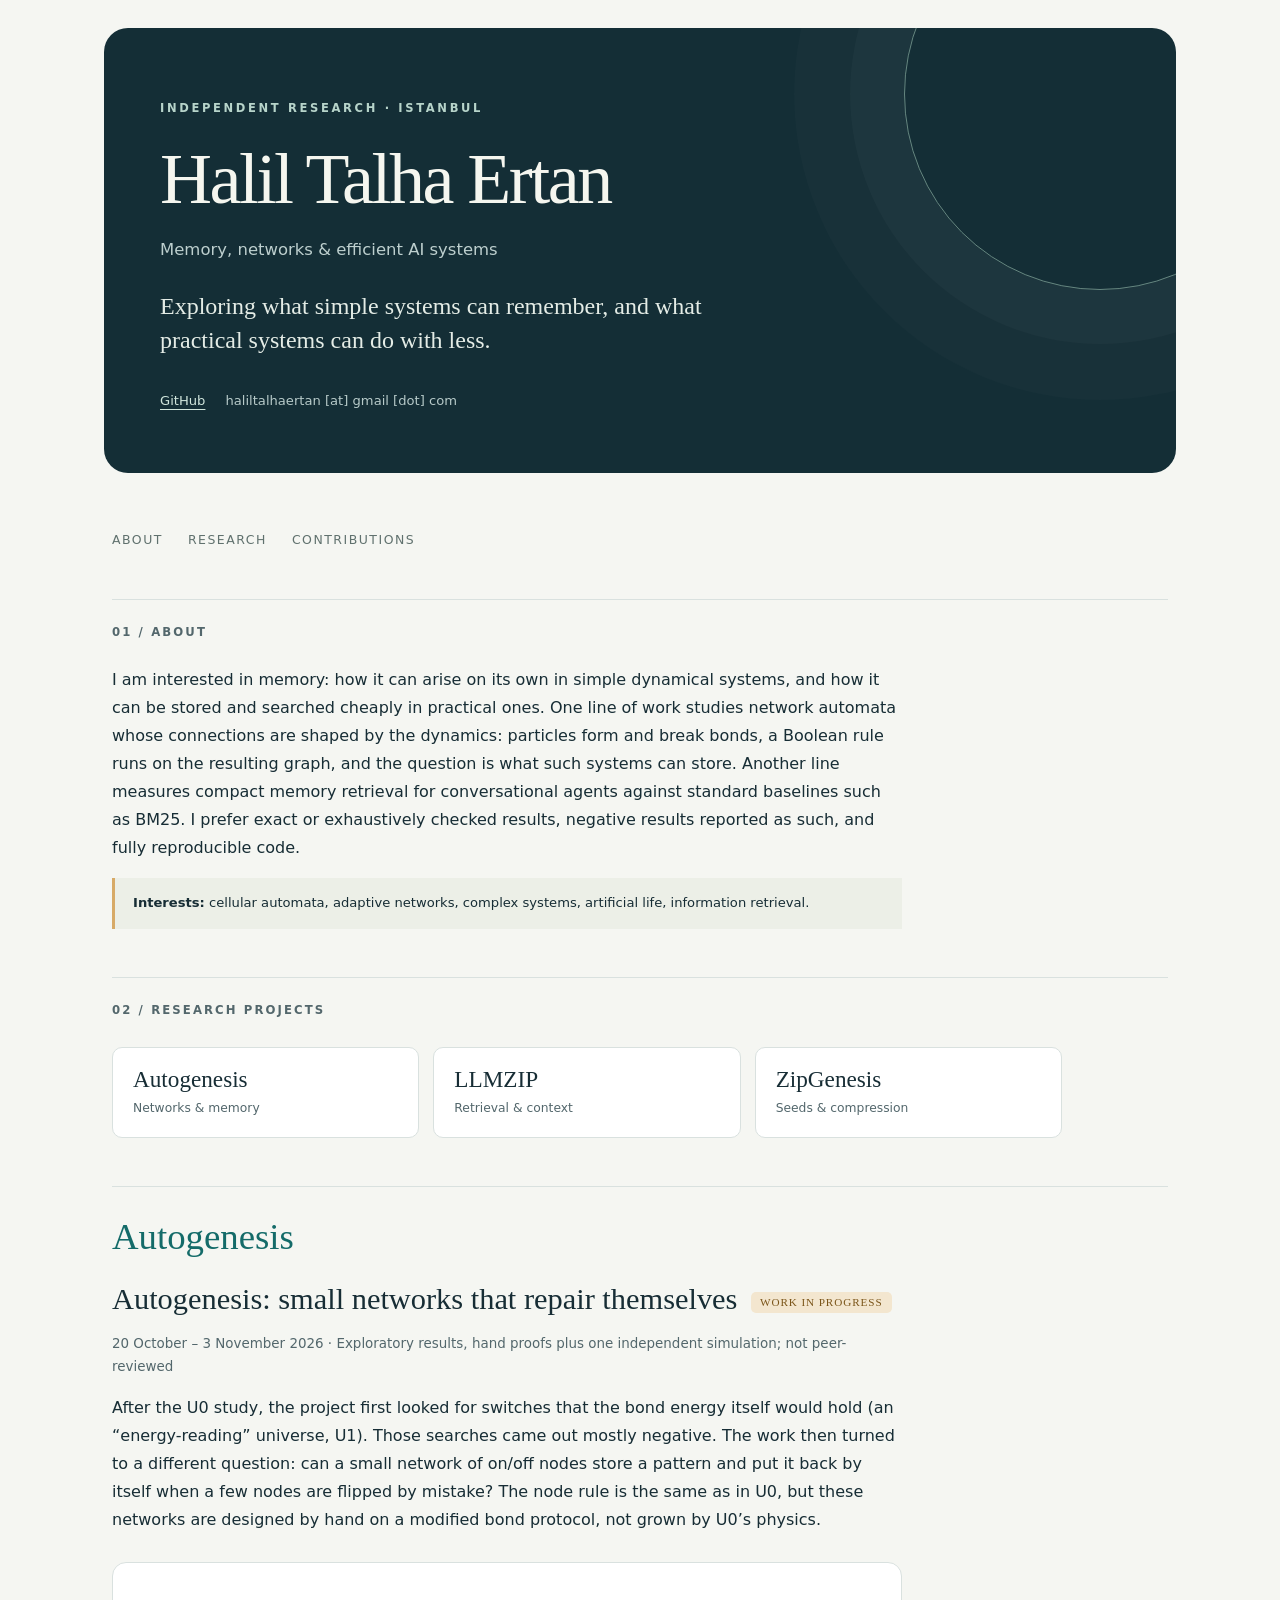
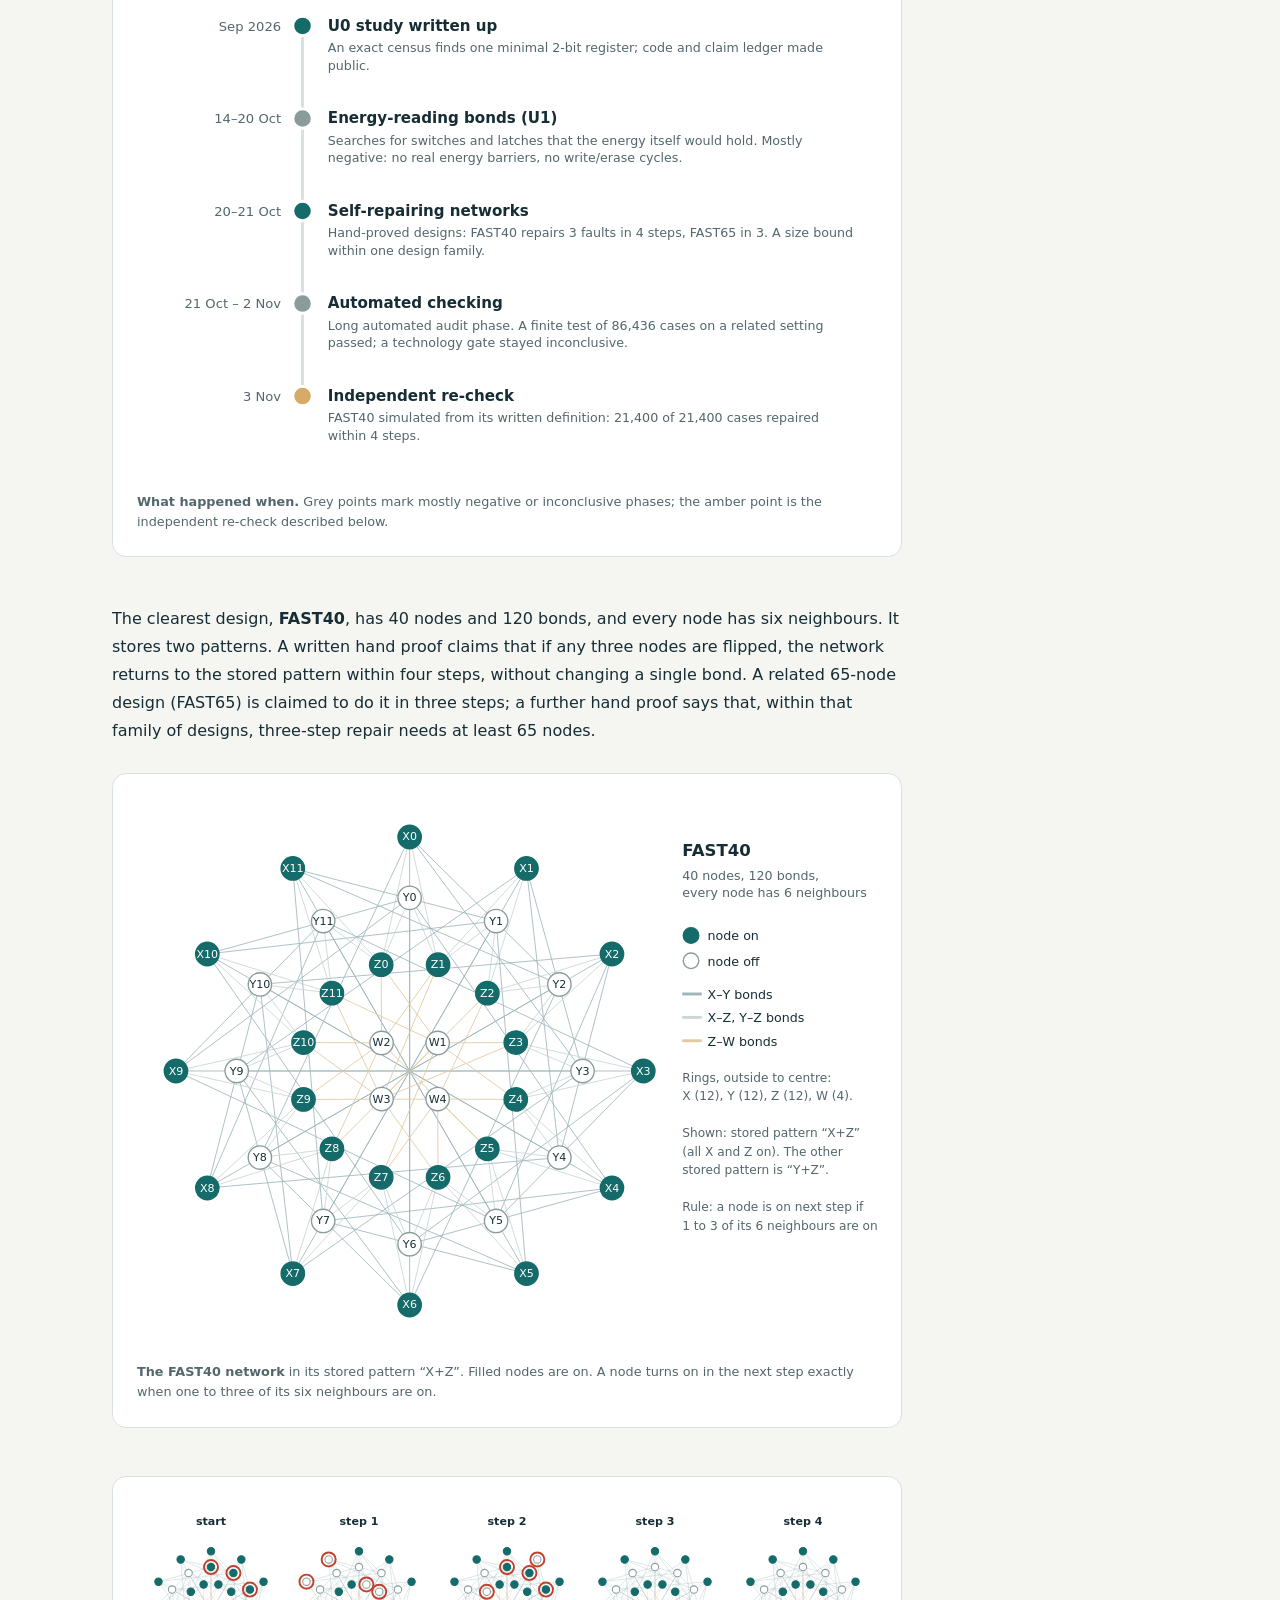
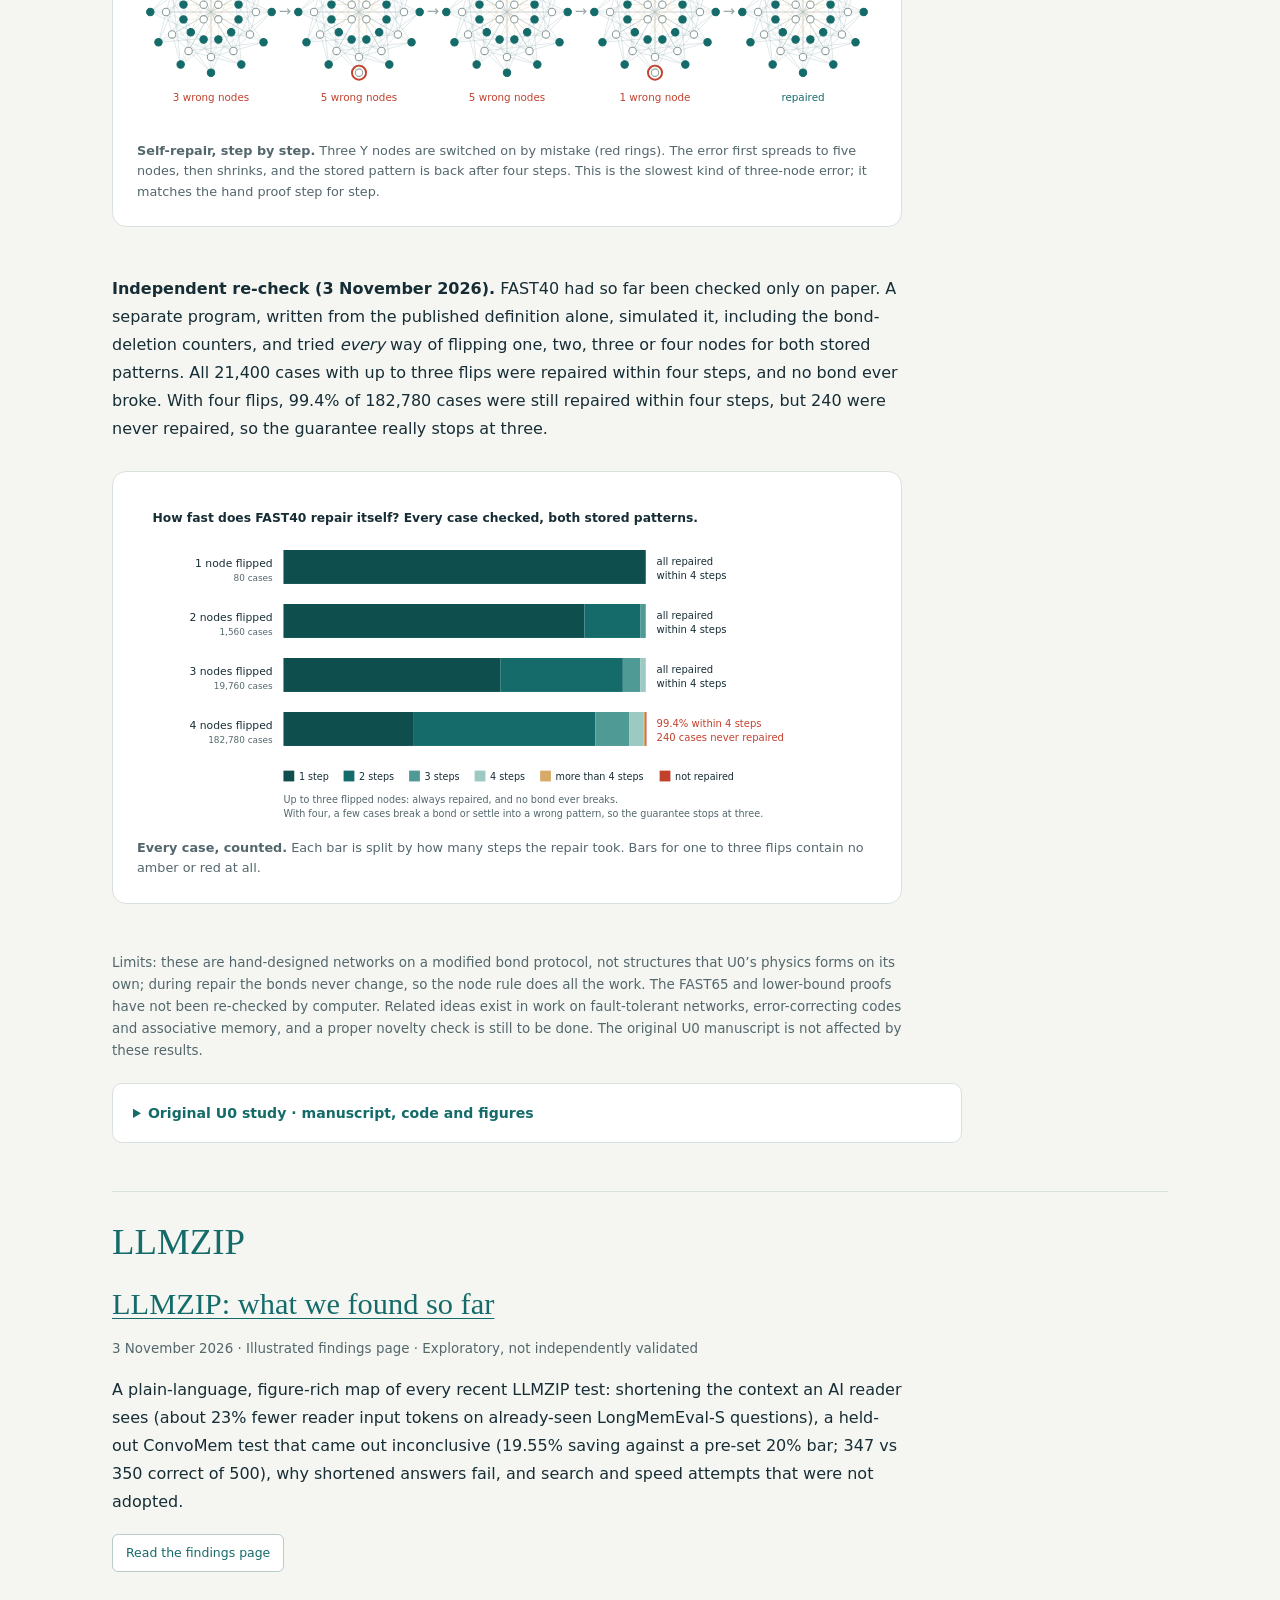
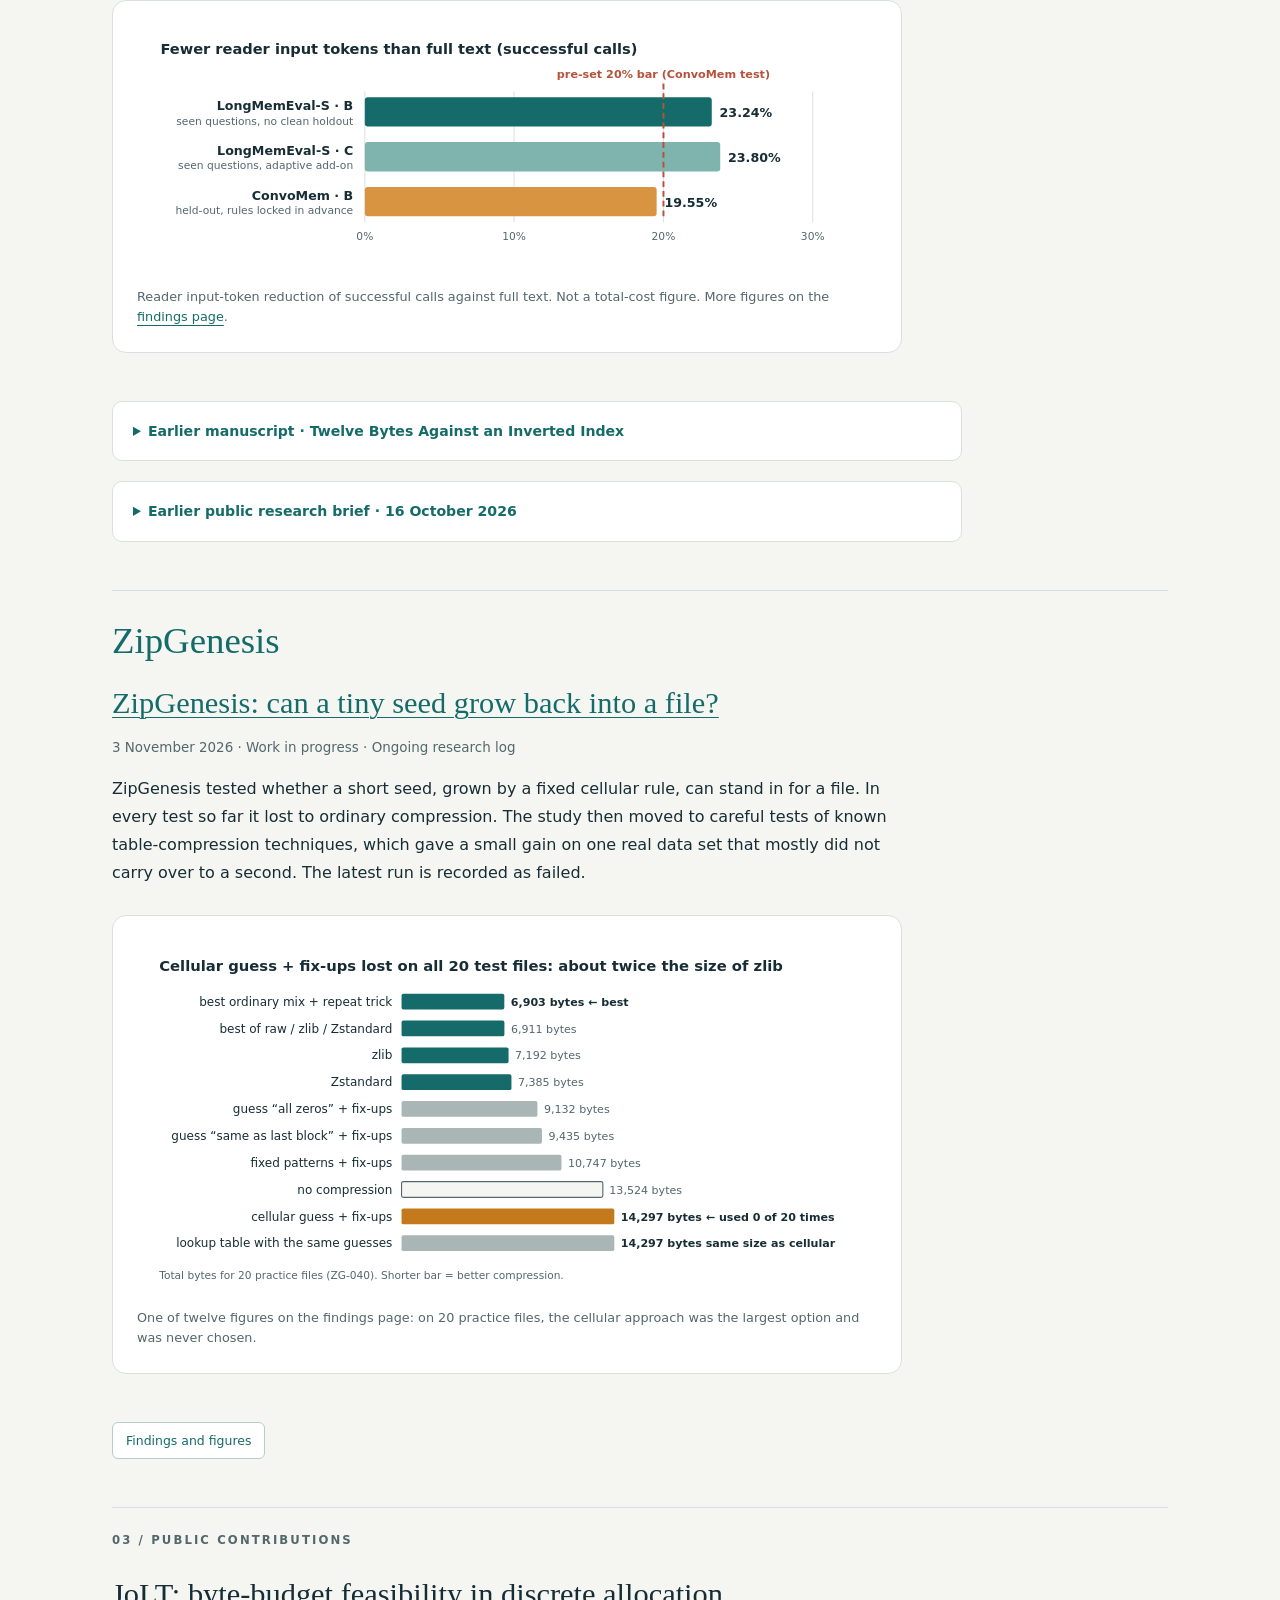
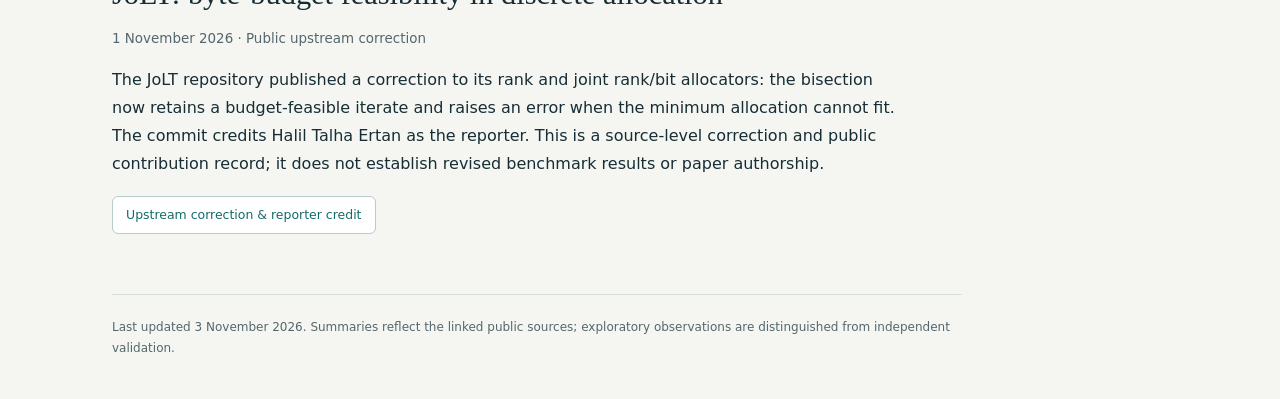
==== commit 3b48b268: "Group existing public research by project and collapse historical detail" ====
--- a/index.html
+++ b/index.html
@@ -15,6 +15,8 @@
 .fig-pair{display:grid;grid-template-columns:1fr;gap:0;max-width:790px}.fig-note{font-size:.8rem;color:var(--muted);max-width:790px}.status{display:inline-block;font-size:.7rem;letter-spacing:.08em;text-transform:uppercase;padding:3px 9px;border-radius:5px;background:#f3e6cf;color:#7a5418;margin-left:6px;vertical-align:middle}
 @media(max-width:600px){main{padding:0 22px}.hero{margin:14px -8px 36px;padding:42px 25px;border-radius:16px}.hero:after{opacity:.4}.links{gap:14px;font-size:.75rem}.links span{overflow-wrap:anywhere}.pub-title{font-size:1.4rem}figure{padding:12px}h2{margin-top:36px}.nav{gap:17px;font-size:.68rem}}
 @media(prefers-reduced-motion:reduce){html{scroll-behavior:auto}}
+
+.project-nav{display:grid;grid-template-columns:repeat(3,minmax(0,1fr));gap:14px;margin:26px 0 40px;max-width:950px}.project-nav a{padding:18px 20px;border:1px solid var(--line);background:#fff;border-radius:10px;text-decoration:none}.project-nav strong{display:block;font:1.45rem Georgia,serif;color:var(--ink)}.project-nav span{display:block;margin-top:5px;font-size:.77rem;color:var(--muted)}.research-project{border-top:1px solid var(--line);padding-top:28px;margin-top:48px;scroll-margin-top:24px}.research-project h3{font:normal 2.3rem Georgia,serif;margin:0 0 22px;color:var(--accent)}.research-project>.pub-title{margin-top:0!important}.research-archive{max-width:850px;margin:20px 0;border:1px solid var(--line);border-radius:10px;background:#fff}.research-archive summary{cursor:pointer;padding:17px 20px;font-size:.88rem;font-weight:600;color:var(--accent)}.research-archive summary:focus-visible{outline:3px solid #d89440;outline-offset:3px}.archive-content{padding:8px 20px 20px}.archive-content>.pub-title:first-child{margin-top:0!important}.archive-content figure{margin-bottom:24px}.anchor-alias{display:block;scroll-margin-top:24px}@media(max-width:600px){.project-nav{grid-template-columns:1fr;gap:10px}.project-nav a{padding:14px 18px}.project-nav strong{font-size:1.3rem}.research-project h3{font-size:1.9rem}.archive-content{padding:4px 14px 16px}.research-archive summary{padding:15px}.research-project{margin-top:36px}}
 </style>
 <meta name="google-site-verification" content="9iA1u3zQxZ7jNj5uxIeOD-jphZN9gBbftM0Y5cydQx4" />
 </head>
@@ -33,7 +35,7 @@
   </div>
 
   </header>
-  <nav class="nav" aria-label="Page sections"><a href="#about">About</a><a href="#papers">Research</a><a href="#updates">Updates</a><a href="#contributions">Contributions</a></nav>
+  <nav class="nav" aria-label="Page sections"><a href="#about">About</a><a href="#papers">Research</a><a href="#contributions">Contributions</a></nav>
   <h2 id="about">01 / About</h2>
   <p>I am interested in memory: how it can arise on its own in simple dynamical systems,
   and how it can be stored and searched cheaply in practical ones. One line of work studies network
@@ -44,8 +46,63 @@
   and fully reproducible code.</p>
   <p class="tags"><strong>Interests:</strong> cellular automata, adaptive networks, complex systems, artificial life, information retrieval.</p>
 
-  <h2 id="papers">02 / Papers &amp; research</h2>
-  <p class="pub-title">Memory without mechanics: exact analysis of a particle-network automaton with rule-driven bonds</p>
+
+  <h2 id="papers">02 / Research projects</h2>
+  <span id="updates" class="anchor-alias" aria-hidden="true"></span>
+  <nav class="project-nav" aria-label="Research projects">
+    <a href="#autogenesis"><strong>Autogenesis</strong><span>Networks &amp; memory</span></a>
+    <a href="#llmzip"><strong>LLMZIP</strong><span>Retrieval &amp; context</span></a>
+    <a href="#zipgenesis"><strong>ZipGenesis</strong><span>Seeds &amp; compression</span></a>
+  </nav>
+  <section class="research-project" id="autogenesis" aria-labelledby="autogenesis-heading">
+    <h3 id="autogenesis-heading">Autogenesis</h3>
+      <p class="pub-title" id="autogenesis-2026-11">Autogenesis: small networks that repair themselves <span class="status">Work in progress</span></p>
+  <p class="pub-meta">20 October &ndash; 3 November 2026 &middot; Exploratory results, hand proofs plus one independent simulation; not peer-reviewed</p>
+  <p>After the U0 study, the project first looked for switches that the bond energy itself would hold
+  (an &ldquo;energy-reading&rdquo; universe, U1). Those searches came out mostly negative. The work then
+  turned to a different question: can a small network of on/off nodes store a pattern and put it back by
+  itself when a few nodes are flipped by mistake? The node rule is the same as in U0, but these networks are
+  designed by hand on a modified bond protocol, not grown by U0&rsquo;s physics.</p>
+  <figure>
+    <img src="img/autogenesis/autogenesis_timeline.svg" alt="Timeline of the autogenesis research from September to November 2026" loading="lazy">
+    <figcaption><strong>What happened when.</strong> Grey points mark mostly negative or inconclusive phases; the amber point is the independent re-check described below.</figcaption>
+  </figure>
+
+  <p>The clearest design, <strong>FAST40</strong>, has 40 nodes and 120 bonds, and every node has six
+  neighbours. It stores two patterns. A written hand proof claims that if any three nodes are flipped,
+  the network returns to the stored pattern within four steps, without changing a single bond.
+  A related 65-node design (FAST65) is claimed to do it in three steps; a further hand proof says that, within
+  that family of designs, three-step repair needs at least 65 nodes.</p>
+  <figure>
+    <img src="img/autogenesis/fast40_network.svg" alt="The FAST40 network: four rings of nodes X, Y, Z and W" loading="lazy">
+    <figcaption><strong>The FAST40 network</strong> in its stored pattern &ldquo;X+Z&rdquo;. Filled nodes are on. A node turns on in the next step exactly when one to three of its six neighbours are on.</figcaption>
+  </figure>
+
+  <figure>
+    <img src="img/autogenesis/fast40_repair.svg" alt="Five snapshots of FAST40 repairing three flipped nodes" loading="lazy">
+    <figcaption><strong>Self-repair, step by step.</strong> Three Y nodes are switched on by mistake (red rings). The error first spreads to five nodes, then shrinks, and the stored pattern is back after four steps. This is the slowest kind of three-node error; it matches the hand proof step for step.</figcaption>
+  </figure>
+
+  <p><strong>Independent re-check (3 November 2026).</strong> FAST40 had so far been checked only on paper.
+  A separate program, written from the published definition alone, simulated it, including the bond-deletion counters, and tried
+  <em>every</em> way of flipping one, two, three or four nodes for both stored patterns.
+  All 21,400 cases with up to three flips were repaired within four steps, and no bond ever broke.
+  With four flips, 99.4% of 182,780 cases were still repaired within four steps, but 240 were never repaired,
+  so the guarantee really stops at three.</p>
+  <figure>
+    <img src="img/autogenesis/fast40_recovery.svg" alt="Bar chart of FAST40 repair times for one to four flipped nodes" loading="lazy">
+    <figcaption><strong>Every case, counted.</strong> Each bar is split by how many steps the repair took. Bars for one to three flips contain no amber or red at all.</figcaption>
+  </figure>
+
+  <p class="pub-meta">Limits: these are hand-designed networks on a modified bond protocol, not structures that
+  U0&rsquo;s physics forms on its own; during repair the bonds never change, so the node rule does all the work.
+  The FAST65 and lower-bound proofs have not been re-checked by computer. Related ideas exist in work on
+  fault-tolerant networks, error-correcting codes and associative memory, and a proper novelty check is still to be done.
+  The original U0 manuscript is not affected by these results.</p>
+
+
+    <details class="research-archive"><summary>Original U0 study · manuscript, code and figures</summary><div class="archive-content">
+        <p class="pub-title">Memory without mechanics: exact analysis of a particle-network automaton with rule-driven bonds</p>
   <p class="pub-meta">H. T. Ertan &middot; Autogenesis U0 &middot; Manuscript, 2026 &middot; not yet peer-reviewed</p>
   <div class="pub-links">
     <!-- <a href="https://arxiv.org/abs/XXXX.XXXXX">arXiv</a> -->
@@ -88,7 +145,26 @@
     <figcaption><strong>An honest negative result.</strong> (a) Graphs built by the physics are no better than randomly rewired graphs with the same size and triangle count (98 above, 97 below the diagonal). (b) At rest, every bond set has exactly the same energy, so the mechanics cannot prefer one memory state over another.</figcaption>
   </figure>
 
-  <p class="pub-title" style="margin-top:36px">Twelve Bytes Against an Inverted Index: What a Compact-Code Memory Retrieval Programme Found, and Which Configuration Choices Decided It</p>
+
+    </div></details>
+  </section>
+  <section class="research-project" id="llmzip" aria-labelledby="llmzip-heading">
+    <h3 id="llmzip-heading">LLMZIP</h3>
+      <p class="pub-title" id="llmzip-2026-11" style="margin-top:36px"><a href="llmzip/">LLMZIP: what we found so far</a></p>
+  <p class="pub-meta">3 November 2026 &middot; Illustrated findings page &middot; Exploratory, not independently validated</p>
+  <p>A plain-language, figure-rich map of every recent LLMZIP test: shortening the context an AI reader sees
+  (about 23% fewer reader input tokens on already-seen LongMemEval-S questions), a held-out ConvoMem test that came out
+  inconclusive (19.55% saving against a pre-set 20% bar; 347 vs 350 correct of 500), why shortened answers fail,
+  and search and speed attempts that were not adopted.</p>
+  <div class="pub-links"><a href="llmzip/">Read the findings page</a></div>
+  <figure>
+    <a href="llmzip/"><img src="llmzip/fig/f2_token_reduction.svg" alt="Reader input-token reduction: 23.24%, 23.80% and 19.55% against a 20% bar."></a>
+    <figcaption>Reader input-token reduction of successful calls against full text. Not a total-cost figure. More figures on the <a href="llmzip/">findings page</a>.</figcaption>
+  </figure>
+
+
+    <details class="research-archive"><summary>Earlier manuscript · Twelve Bytes Against an Inverted Index</summary><div class="archive-content">
+        <p class="pub-title" style="margin-top:36px">Twelve Bytes Against an Inverted Index: What a Compact-Code Memory Retrieval Programme Found, and Which Configuration Choices Decided It</p>
   <p class="pub-meta">H. T. Ertan &middot; Manuscript, 2026</p>
   <div class="pub-links">
     <a href="https://github.com/haliltalhaertan/llmzip-paper">Paper, data ledger &amp; code</a>
@@ -102,52 +178,30 @@
 
   <p class="pub-meta">Local exploratory pilot; not preregistered or for citation. The programme's code has not been independently audited.</p>
 
-  <h2 id="updates">03 / Research updates</h2>
-  <p class="pub-title" id="autogenesis-2026-11">Autogenesis: small networks that repair themselves <span class="status">Work in progress</span></p>
-  <p class="pub-meta">20 October &ndash; 3 November 2026 &middot; Exploratory results, hand proofs plus one independent simulation; not peer-reviewed</p>
-  <p>After the U0 study, the project first looked for switches that the bond energy itself would hold
-  (an &ldquo;energy-reading&rdquo; universe, U1). Those searches came out mostly negative. The work then
-  turned to a different question: can a small network of on/off nodes store a pattern and put it back by
-  itself when a few nodes are flipped by mistake? The node rule is the same as in U0, but these networks are
-  designed by hand on a modified bond protocol, not grown by U0&rsquo;s physics.</p>
-  <figure>
-    <img src="img/autogenesis/autogenesis_timeline.svg" alt="Timeline of the autogenesis research from September to November 2026" loading="lazy">
-    <figcaption><strong>What happened when.</strong> Grey points mark mostly negative or inconclusive phases; the amber point is the independent re-check described below.</figcaption>
-  </figure>
-
-  <p>The clearest design, <strong>FAST40</strong>, has 40 nodes and 120 bonds, and every node has six
-  neighbours. It stores two patterns. A written hand proof claims that if any three nodes are flipped,
-  the network returns to the stored pattern within four steps, without changing a single bond.
-  A related 65-node design (FAST65) is claimed to do it in three steps; a further hand proof says that, within
-  that family of designs, three-step repair needs at least 65 nodes.</p>
-  <figure>
-    <img src="img/autogenesis/fast40_network.svg" alt="The FAST40 network: four rings of nodes X, Y, Z and W" loading="lazy">
-    <figcaption><strong>The FAST40 network</strong> in its stored pattern &ldquo;X+Z&rdquo;. Filled nodes are on. A node turns on in the next step exactly when one to three of its six neighbours are on.</figcaption>
-  </figure>
-
-  <figure>
-    <img src="img/autogenesis/fast40_repair.svg" alt="Five snapshots of FAST40 repairing three flipped nodes" loading="lazy">
-    <figcaption><strong>Self-repair, step by step.</strong> Three Y nodes are switched on by mistake (red rings). The error first spreads to five nodes, then shrinks, and the stored pattern is back after four steps. This is the slowest kind of three-node error; it matches the hand proof step for step.</figcaption>
-  </figure>
-
-  <p><strong>Independent re-check (3 November 2026).</strong> FAST40 had so far been checked only on paper.
-  A separate program, written from the published definition alone, simulated it, including the bond-deletion counters, and tried
-  <em>every</em> way of flipping one, two, three or four nodes for both stored patterns.
-  All 21,400 cases with up to three flips were repaired within four steps, and no bond ever broke.
-  With four flips, 99.4% of 182,780 cases were still repaired within four steps, but 240 were never repaired,
-  so the guarantee really stops at three.</p>
-  <figure>
-    <img src="img/autogenesis/fast40_recovery.svg" alt="Bar chart of FAST40 repair times for one to four flipped nodes" loading="lazy">
-    <figcaption><strong>Every case, counted.</strong> Each bar is split by how many steps the repair took. Bars for one to three flips contain no amber or red at all.</figcaption>
-  </figure>
-
-  <p class="pub-meta">Limits: these are hand-designed networks on a modified bond protocol, not structures that
-  U0&rsquo;s physics forms on its own; during repair the bonds never change, so the node rule does all the work.
-  The FAST65 and lower-bound proofs have not been re-checked by computer. Related ideas exist in work on
-  fault-tolerant networks, error-correcting codes and associative memory, and a proper novelty check is still to be done.
-  The U0 manuscript above is not affected by these results.</p>
-
-  <p class="pub-title" id="zipgenesis-2026-11" style="margin-top:36px"><a href="zipgenesis/">ZipGenesis: can a tiny seed grow back into a file?</a></p>
+
+    </div></details>
+    <details class="research-archive"><summary>Earlier public research brief · 16 October 2026</summary><div class="archive-content">
+        <p class="pub-title" style="margin-top:36px"><a href="https://github.com/haliltalhaertan/llmzip-public">LLMZIP Public Research Brief</a></p>
+
+  <p class="pub-meta">16 October 2026 &middot; Documentation-only exploratory research snapshot</p>
+  <p>A context-selection research brief with aggregate findings, methodological limitations,
+  and a proposed independent evaluation. Independent validation has not yet been carried out.</p>
+
+  <p>The published pilot reports 419 correct answers with full retrieved sessions and 417 with
+  an older anchored selector, across 487 previously seen questions. Successful final reader calls
+  used 23.2% fewer input tokens with the selector. These figures do not establish equivalent accuracy,
+  generalization or end-to-end cost savings: there was no clean holdout, the questions form one
+  session-connected component, and failed calls, output tokens and evaluation costs are excluded.</p>
+  <p class="pub-meta">This is the 16 October public snapshot, not a new experiment.
+  It does not validate the newer full-exchange packer or untested router variants.
+  <a href="https://github.com/haliltalhaertan/llmzip-public/blob/main/docs/PROPOSED_EVALUATION.md">Proposed independent evaluation</a>.</p>
+
+
+    </div></details>
+  </section>
+  <section class="research-project" id="zipgenesis" aria-labelledby="zipgenesis-heading">
+    <h3 id="zipgenesis-heading">ZipGenesis</h3>
+      <p class="pub-title" id="zipgenesis-2026-11" style="margin-top:36px"><a href="zipgenesis/">ZipGenesis: can a tiny seed grow back into a file?</a></p>
   <p class="pub-meta">3 November 2026 &middot; Work in progress &middot; Ongoing research log</p>
   <p>ZipGenesis tested whether a short seed, grown by a fixed cellular rule, can stand in for a file.
   In every test so far it lost to ordinary compression. The study then moved to careful tests of known table-compression
@@ -160,34 +214,9 @@
     <a href="zipgenesis/">Findings and figures</a>
   </div>
 
-  <p class="pub-title" id="llmzip-2026-11" style="margin-top:36px"><a href="llmzip/">LLMZIP: what we found so far</a></p>
-  <p class="pub-meta">3 November 2026 &middot; Illustrated findings page &middot; Exploratory, not independently validated</p>
-  <p>A plain-language, figure-rich map of every recent LLMZIP test: shortening the context an AI reader sees
-  (about 23% fewer reader input tokens on already-seen LongMemEval-S questions), a held-out ConvoMem test that came out
-  inconclusive (19.55% saving against a pre-set 20% bar; 347 vs 350 correct of 500), why shortened answers fail,
-  and search and speed attempts that were not adopted.</p>
-  <div class="pub-links"><a href="llmzip/">Read the findings page</a></div>
-  <figure>
-    <a href="llmzip/"><img src="llmzip/fig/f2_token_reduction.svg" alt="Reader input-token reduction: 23.24%, 23.80% and 19.55% against a 20% bar."></a>
-    <figcaption>Reader input-token reduction of successful calls against full text. Not a total-cost figure. More figures on the <a href="llmzip/">findings page</a>.</figcaption>
-  </figure>
-
-  <p class="pub-title" style="margin-top:36px"><a href="https://github.com/haliltalhaertan/llmzip-public">LLMZIP Public Research Brief</a></p>
-
-  <p class="pub-meta">16 October 2026 &middot; Documentation-only exploratory research snapshot</p>
-  <p>A context-selection research brief with aggregate findings, methodological limitations,
-  and a proposed independent evaluation. Independent validation has not yet been carried out.</p>
-
-  <p>The published pilot reports 419 correct answers with full retrieved sessions and 417 with
-  an older anchored selector, across 487 previously seen questions. Successful final reader calls
-  used 23.2% fewer input tokens with the selector. These figures do not establish equivalent accuracy,
-  generalization or end-to-end cost savings: there was no clean holdout, the questions form one
-  session-connected component, and failed calls, output tokens and evaluation costs are excluded.</p>
-  <p class="pub-meta">This is the 16 October public snapshot, not a new experiment.
-  It does not validate the newer full-exchange packer or untested router variants.
-  <a href="https://github.com/haliltalhaertan/llmzip-public/blob/main/docs/PROPOSED_EVALUATION.md">Proposed independent evaluation</a>.</p>
-
-  <h2 id="contributions">04 / Public contributions</h2>
+
+  </section>
+  <h2 id="contributions">03 / Public contributions</h2>
   <p class="pub-title">JoLT: byte-budget feasibility in discrete allocation</p>
   <p class="pub-meta">1 November 2026 &middot; Public upstream correction</p>
   <p>The JoLT repository published a correction to its rank and joint rank/bit allocators:
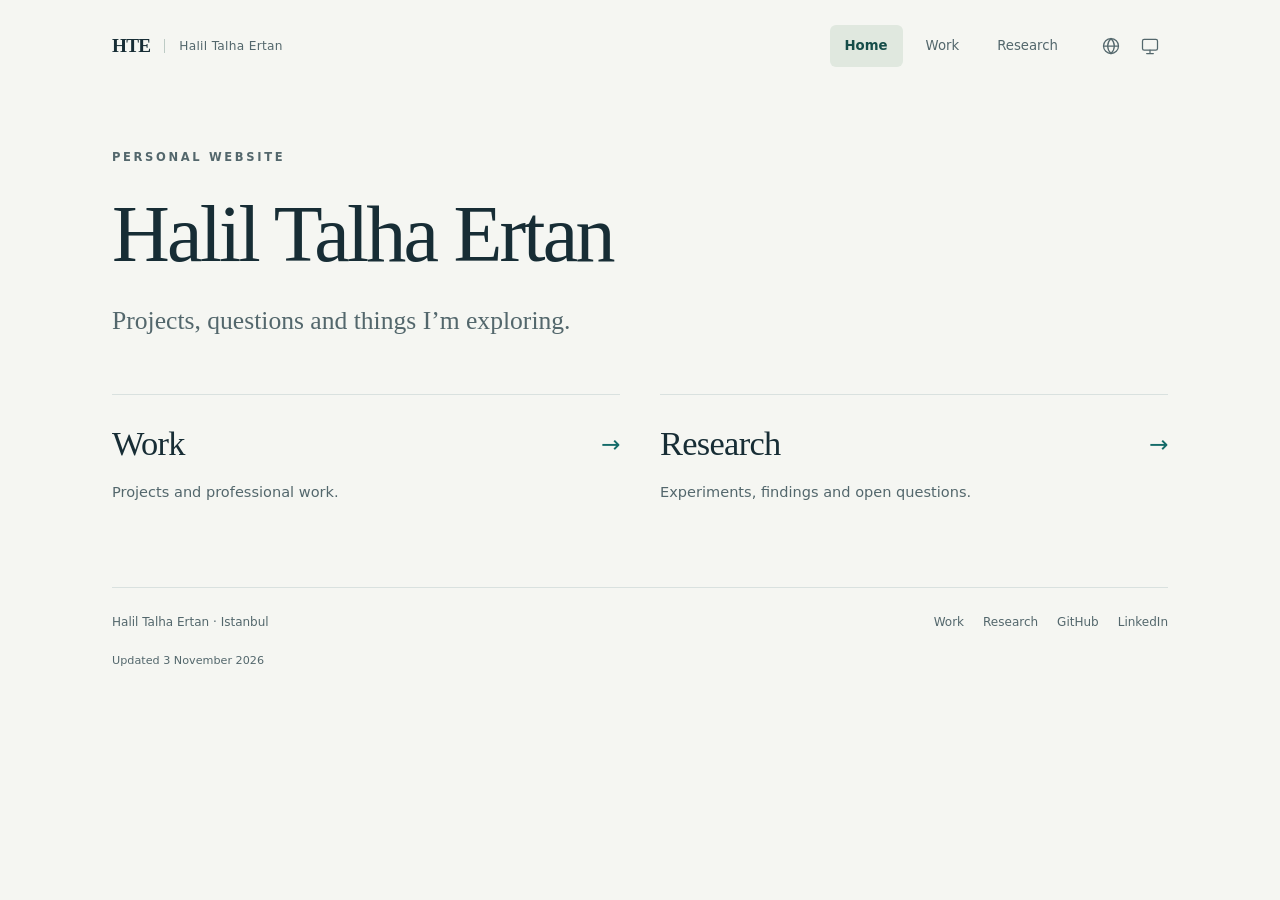
==== commit ef2e9c80: "Publish multilingual work and research portfolio Use the reviewed package with employer and client d" ====
--- a/index.html
+++ b/index.html
@@ -1,234 +1,43 @@
-<!DOCTYPE html>
-<html lang="en">
-<head>
-<meta charset="utf-8">
-<meta name="viewport" content="width=device-width, initial-scale=1">
-<title>Halil Talha Ertan | Independent Researcher</title>
-<meta name="description" content="Halil Talha Ertan, independent researcher working on cellular automata, adaptive networks, artificial life, information retrieval and context selection.">
-<link rel="canonical" href="https://haliltalhaertan.github.io/">
-<style>
-:root{--ink:#172d35;--muted:#53676c;--accent:#146b69;--line:#d9e1df;--paper:#f5f6f2}
-*{box-sizing:border-box}html{scroll-behavior:smooth}body{margin:0;background:var(--paper);color:var(--ink);font:16px/1.75 system-ui,-apple-system,"Segoe UI",sans-serif}a{color:var(--accent);text-decoration-thickness:1px;text-underline-offset:4px}a:hover{color:#0a4241}a:focus-visible{outline:3px solid #d89440;outline-offset:5px}main{max-width:1120px;padding:0 32px;margin:auto}
-.hero{position:relative;overflow:hidden;background:#142e36;color:#f5f6ef;padding:70px 56px 60px;margin:28px -8px 56px;border-radius:24px}.hero:after{content:"";position:absolute;width:390px;height:390px;right:-120px;top:-130px;border:1px solid #668780;border-radius:50%;box-shadow:0 0 0 54px #ffffff06,0 0 0 110px #ffffff04;pointer-events:none}.eyebrow{text-transform:uppercase;font-size:.72rem;letter-spacing:.23em;color:#b7d4ca;font-weight:650;margin:0 0 24px}h1{font:normal clamp(2.6rem,6vw,4.5rem)/1.05 Georgia,serif;letter-spacing:-.035em;margin:0 0 18px;max-width:720px}.affil{font-size:1.03rem;color:#bdcfce;margin:0 0 22px}.hero-summary{font:normal clamp(1.15rem,2vw,1.5rem)/1.45 Georgia,serif;max-width:570px;color:#e4ece6}.links{display:flex;gap:20px;flex-wrap:wrap;font-size:.82rem;margin-top:32px;position:relative;z-index:1}.links a{color:#d0e5dc}.links span{color:#b7cac9}.nav{display:flex;gap:25px;flex-wrap:wrap;margin:0 0 28px;font-size:.78rem;text-transform:uppercase;letter-spacing:.12em}.nav a{text-decoration:none;color:#60716e}
-h2{font-size:.73rem;text-transform:uppercase;letter-spacing:.18em;color:var(--muted);border-top:1px solid var(--line);padding-top:22px;margin:48px 0 24px;font-weight:700}p{max-width:790px}.pub-title{font:normal clamp(1.4rem,2.5vw,1.9rem)/1.3 Georgia,serif;margin:0 0 12px;max-width:850px}.pub-meta{font-size:.84rem;color:var(--muted);line-height:1.65}.pub-links{display:flex;gap:12px;flex-wrap:wrap;margin:18px 0 24px}.pub-links a{border:1px solid #b8ccca;padding:7px 13px;border-radius:6px;font-size:.78rem;text-decoration:none;background:#fff}.pub-links a:hover{background:#e5eeea}
-figure{margin:28px 0 48px;padding:24px;border:1px solid var(--line);border-radius:14px;background:#fff;max-width:790px}figure img{display:block;width:100%;height:auto}figcaption{font-size:.8rem;color:var(--muted);line-height:1.6;margin-top:18px}.tags{font-size:.82rem;padding:14px 18px;border-left:3px solid #d7aa67;background:#ecefe7;max-width:790px}footer{border-top:1px solid var(--line);margin:60px 0 0;padding:22px 0 40px;color:var(--muted);font-size:.75rem;max-width:850px}
-.fig-pair{display:grid;grid-template-columns:1fr;gap:0;max-width:790px}.fig-note{font-size:.8rem;color:var(--muted);max-width:790px}.status{display:inline-block;font-size:.7rem;letter-spacing:.08em;text-transform:uppercase;padding:3px 9px;border-radius:5px;background:#f3e6cf;color:#7a5418;margin-left:6px;vertical-align:middle}
-@media(max-width:600px){main{padding:0 22px}.hero{margin:14px -8px 36px;padding:42px 25px;border-radius:16px}.hero:after{opacity:.4}.links{gap:14px;font-size:.75rem}.links span{overflow-wrap:anywhere}.pub-title{font-size:1.4rem}figure{padding:12px}h2{margin-top:36px}.nav{gap:17px;font-size:.68rem}}
-@media(prefers-reduced-motion:reduce){html{scroll-behavior:auto}}
+<!DOCTYPE html>
+<html lang="en">
+<head>
+<meta charset="utf-8">
+<script src="assets/preferences-init.js"></script>
+<meta name="viewport" content="width=device-width, initial-scale=1" data-i18n-content="tdf3afd1d0428">
+<title data-i18n="t288ffd0161ac">Halil Talha Ertan</title>
+<meta name="description" content="Personal website of Halil Talha Ertan. Projects, questions, professional work and independent research." data-i18n-content="t6c2c03a62733">
+<link rel="canonical" href="https://haliltalhaertan.github.io/">
+<meta name="theme-color" content="#142e36">
+<meta property="og:type" content="website">
+<meta property="og:title" content="Halil Talha Ertan" data-i18n-content="t288ffd0161ac">
+<meta property="og:description" content="Personal website of Halil Talha Ertan. Projects, questions, professional work and independent research." data-i18n-content="t6c2c03a62733">
+<meta property="og:url" content="https://haliltalhaertan.github.io/">
+<link rel="stylesheet" href="assets/site.css">
+<meta name="google-site-verification" content="9iA1u3zQxZ7jNj5uxIeOD-jphZN9gBbftM0Y5cydQx4" />
 
-.project-nav{display:grid;grid-template-columns:repeat(3,minmax(0,1fr));gap:14px;margin:26px 0 40px;max-width:950px}.project-nav a{padding:18px 20px;border:1px solid var(--line);background:#fff;border-radius:10px;text-decoration:none}.project-nav strong{display:block;font:1.45rem Georgia,serif;color:var(--ink)}.project-nav span{display:block;margin-top:5px;font-size:.77rem;color:var(--muted)}.research-project{border-top:1px solid var(--line);padding-top:28px;margin-top:48px;scroll-margin-top:24px}.research-project h3{font:normal 2.3rem Georgia,serif;margin:0 0 22px;color:var(--accent)}.research-project>.pub-title{margin-top:0!important}.research-archive{max-width:850px;margin:20px 0;border:1px solid var(--line);border-radius:10px;background:#fff}.research-archive summary{cursor:pointer;padding:17px 20px;font-size:.88rem;font-weight:600;color:var(--accent)}.research-archive summary:focus-visible{outline:3px solid #d89440;outline-offset:3px}.archive-content{padding:8px 20px 20px}.archive-content>.pub-title:first-child{margin-top:0!important}.archive-content figure{margin-bottom:24px}.anchor-alias{display:block;scroll-margin-top:24px}@media(max-width:600px){.project-nav{grid-template-columns:1fr;gap:10px}.project-nav a{padding:14px 18px}.project-nav strong{font-size:1.3rem}.research-project h3{font-size:1.9rem}.archive-content{padding:4px 14px 16px}.research-archive summary{padding:15px}.research-project{margin-top:36px}}
-</style>
-<meta name="google-site-verification" content="9iA1u3zQxZ7jNj5uxIeOD-jphZN9gBbftM0Y5cydQx4" />
-</head>
-<body>
-<main>
-  <header class="hero">
-  <p class="eyebrow">Independent research · Istanbul</p>
-  <h1>Halil Talha Ertan</h1>
-  <p class="affil">Memory, networks &amp; efficient AI systems</p>
-  <p class="hero-summary">Exploring what simple systems can remember, and what practical systems can do with less.</p>
-  <div class="links">
-    <a href="https://github.com/haliltalhaertan">GitHub</a>
-    <!-- <a href="https://scholar.google.com/citations?user=XXXX">Google Scholar</a> -->
-    <!-- <a href="https://orcid.org/0000-0000-0000-0000">ORCID</a> -->
-    <span>haliltalhaertan [at] gmail [dot] com</span>
-  </div>
-
-  </header>
-  <nav class="nav" aria-label="Page sections"><a href="#about">About</a><a href="#papers">Research</a><a href="#contributions">Contributions</a></nav>
-  <h2 id="about">01 / About</h2>
-  <p>I am interested in memory: how it can arise on its own in simple dynamical systems,
-  and how it can be stored and searched cheaply in practical ones. One line of work studies network
-  automata whose connections are shaped by the dynamics: particles form and break bonds, a Boolean
-  rule runs on the resulting graph, and the question is what such systems can store. Another line
-  measures compact memory retrieval for conversational agents against standard baselines such as BM25.
-  I prefer exact or exhaustively checked results, negative results reported as such,
-  and fully reproducible code.</p>
-  <p class="tags"><strong>Interests:</strong> cellular automata, adaptive networks, complex systems, artificial life, information retrieval.</p>
-
-
-  <h2 id="papers">02 / Research projects</h2>
-  <span id="updates" class="anchor-alias" aria-hidden="true"></span>
-  <nav class="project-nav" aria-label="Research projects">
-    <a href="#autogenesis"><strong>Autogenesis</strong><span>Networks &amp; memory</span></a>
-    <a href="#llmzip"><strong>LLMZIP</strong><span>Retrieval &amp; context</span></a>
-    <a href="#zipgenesis"><strong>ZipGenesis</strong><span>Seeds &amp; compression</span></a>
-  </nav>
-  <section class="research-project" id="autogenesis" aria-labelledby="autogenesis-heading">
-    <h3 id="autogenesis-heading">Autogenesis</h3>
-      <p class="pub-title" id="autogenesis-2026-11">Autogenesis: small networks that repair themselves <span class="status">Work in progress</span></p>
-  <p class="pub-meta">20 October &ndash; 3 November 2026 &middot; Exploratory results, hand proofs plus one independent simulation; not peer-reviewed</p>
-  <p>After the U0 study, the project first looked for switches that the bond energy itself would hold
-  (an &ldquo;energy-reading&rdquo; universe, U1). Those searches came out mostly negative. The work then
-  turned to a different question: can a small network of on/off nodes store a pattern and put it back by
-  itself when a few nodes are flipped by mistake? The node rule is the same as in U0, but these networks are
-  designed by hand on a modified bond protocol, not grown by U0&rsquo;s physics.</p>
-  <figure>
-    <img src="img/autogenesis/autogenesis_timeline.svg" alt="Timeline of the autogenesis research from September to November 2026" loading="lazy">
-    <figcaption><strong>What happened when.</strong> Grey points mark mostly negative or inconclusive phases; the amber point is the independent re-check described below.</figcaption>
-  </figure>
-
-  <p>The clearest design, <strong>FAST40</strong>, has 40 nodes and 120 bonds, and every node has six
-  neighbours. It stores two patterns. A written hand proof claims that if any three nodes are flipped,
-  the network returns to the stored pattern within four steps, without changing a single bond.
-  A related 65-node design (FAST65) is claimed to do it in three steps; a further hand proof says that, within
-  that family of designs, three-step repair needs at least 65 nodes.</p>
-  <figure>
-    <img src="img/autogenesis/fast40_network.svg" alt="The FAST40 network: four rings of nodes X, Y, Z and W" loading="lazy">
-    <figcaption><strong>The FAST40 network</strong> in its stored pattern &ldquo;X+Z&rdquo;. Filled nodes are on. A node turns on in the next step exactly when one to three of its six neighbours are on.</figcaption>
-  </figure>
-
-  <figure>
-    <img src="img/autogenesis/fast40_repair.svg" alt="Five snapshots of FAST40 repairing three flipped nodes" loading="lazy">
-    <figcaption><strong>Self-repair, step by step.</strong> Three Y nodes are switched on by mistake (red rings). The error first spreads to five nodes, then shrinks, and the stored pattern is back after four steps. This is the slowest kind of three-node error; it matches the hand proof step for step.</figcaption>
-  </figure>
-
-  <p><strong>Independent re-check (3 November 2026).</strong> FAST40 had so far been checked only on paper.
-  A separate program, written from the published definition alone, simulated it, including the bond-deletion counters, and tried
-  <em>every</em> way of flipping one, two, three or four nodes for both stored patterns.
-  All 21,400 cases with up to three flips were repaired within four steps, and no bond ever broke.
-  With four flips, 99.4% of 182,780 cases were still repaired within four steps, but 240 were never repaired,
-  so the guarantee really stops at three.</p>
-  <figure>
-    <img src="img/autogenesis/fast40_recovery.svg" alt="Bar chart of FAST40 repair times for one to four flipped nodes" loading="lazy">
-    <figcaption><strong>Every case, counted.</strong> Each bar is split by how many steps the repair took. Bars for one to three flips contain no amber or red at all.</figcaption>
-  </figure>
-
-  <p class="pub-meta">Limits: these are hand-designed networks on a modified bond protocol, not structures that
-  U0&rsquo;s physics forms on its own; during repair the bonds never change, so the node rule does all the work.
-  The FAST65 and lower-bound proofs have not been re-checked by computer. Related ideas exist in work on
-  fault-tolerant networks, error-correcting codes and associative memory, and a proper novelty check is still to be done.
-  The original U0 manuscript is not affected by these results.</p>
-
-
-    <details class="research-archive"><summary>Original U0 study · manuscript, code and figures</summary><div class="archive-content">
-        <p class="pub-title">Memory without mechanics: exact analysis of a particle-network automaton with rule-driven bonds</p>
-  <p class="pub-meta">H. T. Ertan &middot; Autogenesis U0 &middot; Manuscript, 2026 &middot; not yet peer-reviewed</p>
-  <div class="pub-links">
-    <!-- <a href="https://arxiv.org/abs/XXXX.XXXXX">arXiv</a> -->
-    <!-- <a href="https://arxiv.org/pdf/XXXX.XXXXX">PDF</a> -->
-    <a href="https://github.com/haliltalhaertan/autogenesis-u0">Code &amp; reproduction</a>
-    <a href="https://github.com/haliltalhaertan/autogenesis-u0/blob/main/paper_repro/claims_ledger.csv">Claims ledger</a>
-  </div>
-  <p>Autogenesis U0 couples damped particles in 3D, distance-based bonds with hysteresis,
-  and a Boolean rule on the bond graph. On rest scaffolds, the particle positions stay fixed
-  while the bonds and node states can continue to change. The reported exhaustive search covers
-  491 connected graph classes: all graphs with three to six nodes, and seven-node graphs with at most
-  ten candidate edges. Exactly one class supports the specified clocked two-bit register,
-  with seven nodes and ten candidate bonds.</p>
-  <p>The register has an explicit physical realization, but remains fragile under single-node
-  and bond flips. The tested matched-null comparisons do not establish an advantage beyond the
-  graph properties controlled for. These results concern the specified model settings and search
-  family; they do not establish robust memory or spontaneous self-assembly of the register.</p>
-  <p class="pub-meta">The public repository includes the reference engine, equivalence and invariance
-  checks, reproduction scripts, and a claim-by-claim ledger. See the README for pinned versions
-  and reproducibility caveats.</p>
-  <figure>
-    <img src="register.png" alt="The minimal two-bit register: seven nodes, ten candidate bonds.">
-    <figcaption>The minimal two-bit register (n = 7, E = 10). Each of the four stored values (x, y) is a period-2 cycle; all states share the same particle positions and differ only in which bonds exist and which nodes are active.</figcaption>
-  </figure>
-
-  <figure>
-    <img src="img/autogenesis/fig1_model.png" alt="Model rules of Autogenesis U0" loading="lazy">
-    <figcaption><strong>How U0 works.</strong> (a) Bonds form, stay or break by distance, with hysteresis. (b) A node is active when 1/6 to 1/2 of its bonded neighbours are active. (c) The order of operations in one update.</figcaption>
-  </figure>
-  <figure>
-    <img src="img/autogenesis/fig2_trajectories.png" alt="Typical and rest-object trajectories" loading="lazy">
-    <figcaption><strong>What runs look like.</strong> (a) Most random starts die out within a few steps. (b) A rare survivor: bonds and active nodes alternate with period two. (c) Its particle positions stop moving exactly, from step 3,607 on.</figcaption>
-  </figure>
-  <figure>
-    <img src="img/autogenesis/fig4_census.png" alt="Exhaustive census of small graphs" loading="lazy">
-    <figcaption><strong>The exhaustive search.</strong> (a) No stable object appears without at least two triangles in the graph. (b) Among 491 connected graph classes, exactly one carries the two-bit register.</figcaption>
-  </figure>
-  <figure>
-    <img src="img/autogenesis/fig5_negative.png" alt="Negative result on built graphs" loading="lazy">
-    <figcaption><strong>An honest negative result.</strong> (a) Graphs built by the physics are no better than randomly rewired graphs with the same size and triangle count (98 above, 97 below the diagonal). (b) At rest, every bond set has exactly the same energy, so the mechanics cannot prefer one memory state over another.</figcaption>
-  </figure>
-
-
-    </div></details>
-  </section>
-  <section class="research-project" id="llmzip" aria-labelledby="llmzip-heading">
-    <h3 id="llmzip-heading">LLMZIP</h3>
-      <p class="pub-title" id="llmzip-2026-11" style="margin-top:36px"><a href="llmzip/">LLMZIP: what we found so far</a></p>
-  <p class="pub-meta">3 November 2026 &middot; Illustrated findings page &middot; Exploratory, not independently validated</p>
-  <p>A plain-language, figure-rich map of every recent LLMZIP test: shortening the context an AI reader sees
-  (about 23% fewer reader input tokens on already-seen LongMemEval-S questions), a held-out ConvoMem test that came out
-  inconclusive (19.55% saving against a pre-set 20% bar; 347 vs 350 correct of 500), why shortened answers fail,
-  and search and speed attempts that were not adopted.</p>
-  <div class="pub-links"><a href="llmzip/">Read the findings page</a></div>
-  <figure>
-    <a href="llmzip/"><img src="llmzip/fig/f2_token_reduction.svg" alt="Reader input-token reduction: 23.24%, 23.80% and 19.55% against a 20% bar."></a>
-    <figcaption>Reader input-token reduction of successful calls against full text. Not a total-cost figure. More figures on the <a href="llmzip/">findings page</a>.</figcaption>
-  </figure>
-
-
-    <details class="research-archive"><summary>Earlier manuscript · Twelve Bytes Against an Inverted Index</summary><div class="archive-content">
-        <p class="pub-title" style="margin-top:36px">Twelve Bytes Against an Inverted Index: What a Compact-Code Memory Retrieval Programme Found, and Which Configuration Choices Decided It</p>
-  <p class="pub-meta">H. T. Ertan &middot; Manuscript, 2026</p>
-  <div class="pub-links">
-    <a href="https://github.com/haliltalhaertan/llmzip-paper">Paper, data ledger &amp; code</a>
-    <a href="llmzip/">Current findings (illustrated)</a>
-  </div>
-  <p>Can a 12-byte code per document replace or complement a BM25 index when an agent searches its
-  conversational memory? In the reported four-benchmark exploratory programme, it did not beat BM25 on any measured axis.
-  Five configuration choices (document unit, query cohort, projection family, benchmark and metric)
-  each reversed a verdict with everything else fixed. Two lossless compactions leave every output bit
-  unchanged while cutting the encoder vocabulary by about 63% and the BM25 index by about 76%.</p>
-
-  <p class="pub-meta">Local exploratory pilot; not preregistered or for citation. The programme's code has not been independently audited.</p>
-
-
-    </div></details>
-    <details class="research-archive"><summary>Earlier public research brief · 16 October 2026</summary><div class="archive-content">
-        <p class="pub-title" style="margin-top:36px"><a href="https://github.com/haliltalhaertan/llmzip-public">LLMZIP Public Research Brief</a></p>
-
-  <p class="pub-meta">16 October 2026 &middot; Documentation-only exploratory research snapshot</p>
-  <p>A context-selection research brief with aggregate findings, methodological limitations,
-  and a proposed independent evaluation. Independent validation has not yet been carried out.</p>
-
-  <p>The published pilot reports 419 correct answers with full retrieved sessions and 417 with
-  an older anchored selector, across 487 previously seen questions. Successful final reader calls
-  used 23.2% fewer input tokens with the selector. These figures do not establish equivalent accuracy,
-  generalization or end-to-end cost savings: there was no clean holdout, the questions form one
-  session-connected component, and failed calls, output tokens and evaluation costs are excluded.</p>
-  <p class="pub-meta">This is the 16 October public snapshot, not a new experiment.
-  It does not validate the newer full-exchange packer or untested router variants.
-  <a href="https://github.com/haliltalhaertan/llmzip-public/blob/main/docs/PROPOSED_EVALUATION.md">Proposed independent evaluation</a>.</p>
-
-
-    </div></details>
-  </section>
-  <section class="research-project" id="zipgenesis" aria-labelledby="zipgenesis-heading">
-    <h3 id="zipgenesis-heading">ZipGenesis</h3>
-      <p class="pub-title" id="zipgenesis-2026-11" style="margin-top:36px"><a href="zipgenesis/">ZipGenesis: can a tiny seed grow back into a file?</a></p>
-  <p class="pub-meta">3 November 2026 &middot; Work in progress &middot; Ongoing research log</p>
-  <p>ZipGenesis tested whether a short seed, grown by a fixed cellular rule, can stand in for a file.
-  In every test so far it lost to ordinary compression. The study then moved to careful tests of known table-compression
-  techniques, which gave a small gain on one real data set that mostly did not carry over to a second. The latest run is recorded as failed.</p>
-  <figure>
-    <div style="overflow-x:auto"><img src="zipgenesis/img/f4-cellular-vs-zip.svg" width="800" height="378" loading="lazy" style="min-width:620px" alt="Bar chart: cellular prediction totals 14,297 bytes versus 6,911 for ordinary compressors on 20 files."></div>
-    <figcaption>One of twelve figures on the findings page: on 20 practice files, the cellular approach was the largest option and was never chosen.</figcaption>
-  </figure>
-  <div class="pub-links">
-    <a href="zipgenesis/">Findings and figures</a>
-  </div>
-
-
-  </section>
-  <h2 id="contributions">03 / Public contributions</h2>
-  <p class="pub-title">JoLT: byte-budget feasibility in discrete allocation</p>
-  <p class="pub-meta">1 November 2026 &middot; Public upstream correction</p>
-  <p>The JoLT repository published a correction to its rank and joint rank/bit allocators:
-  the bisection now retains a budget-feasible iterate and raises an error when the minimum allocation
-  cannot fit. The commit credits Halil Talha Ertan as the reporter. This is a source-level correction
-  and public contribution record; it does not establish revised benchmark results or paper authorship.</p>
-  <div class="pub-links">
-    <a href="https://github.com/rahulk98/JoLT-Master-Thesis/commit/11ab4a152aee9b338a6b79f93ebe794798d254b0">Upstream correction &amp; reporter credit</a>
-  </div>
-
-  <footer>Last updated 3 November 2026. Summaries reflect the linked public sources;
-  exploratory observations are distinguished from independent validation.</footer>
-</main>
-</body>
-</html>
+<link rel="stylesheet" href="assets/preferences.css">
+<script src="assets/translations.js" defer></script>
+<script src="assets/preferences.js" defer></script>
+</head>
+<body>
+<div class="site-shell"><a class="skip-link" href="#main-content" data-i18n="t0a4470d64e9d">Skip to content</a>
+<div class="site-bar"><a class="wordmark" href="./" aria-label="Halil Talha Ertan, home" data-i18n-aria-label="t88a4f5eae7a2" data-i18n="t7994fc02be80">HTE<span>Halil Talha Ertan</span></a>
+<nav class="site-nav" aria-label="Main navigation" data-i18n-aria-label="tefd197f3fce4">
+<a href="./" aria-current="page" data-i18n="t70f8bb9a8a53">Home</a><a href="work/" data-i18n="t00040bab8a78">Work</a><a href="researchs/" data-i18n="tbe601df25eea">Research</a>
+</nav><div class="site-preferences"><div class="preference-control"><button type="button" class="preference-icon" id="language-toggle" aria-label="Language" title="Language" aria-haspopup="menu" aria-expanded="false" aria-controls="language-panel"><svg viewBox="0 0 24 24" aria-hidden="true"><circle cx="12" cy="12" r="9"/><path d="M3 12h18M12 3c3 3 4 6 4 9s-1 6-4 9c-3-3-4-6-4-9s1-6 4-9Z"/></svg></button><div class="preferences-panel" id="language-panel" role="menu" aria-label="Language" hidden><button type="button" role="menuitemradio" aria-checked="false" tabindex="-1" data-language="en" lang="en"><span>English</span><span class="choice-check" aria-hidden="true">✓</span></button><button type="button" role="menuitemradio" aria-checked="false" tabindex="-1" data-language="de" lang="de"><span>Deutsch</span><span class="choice-check" aria-hidden="true">✓</span></button><button type="button" role="menuitemradio" aria-checked="false" tabindex="-1" data-language="tr" lang="tr"><span>Türkçe</span><span class="choice-check" aria-hidden="true">✓</span></button><button type="button" role="menuitemradio" aria-checked="false" tabindex="-1" data-language="zh" lang="zh"><span>简体中文</span><span class="choice-check" aria-hidden="true">✓</span></button><button type="button" role="menuitemradio" aria-checked="false" tabindex="-1" data-language="ru" lang="ru"><span>Русский</span><span class="choice-check" aria-hidden="true">✓</span></button><button type="button" role="menuitemradio" aria-checked="false" tabindex="-1" data-language="ja" lang="ja"><span>日本語</span><span class="choice-check" aria-hidden="true">✓</span></button><button type="button" role="menuitemradio" aria-checked="false" tabindex="-1" data-language="ko" lang="ko"><span>한국어</span><span class="choice-check" aria-hidden="true">✓</span></button><button type="button" role="menuitemradio" aria-checked="false" tabindex="-1" data-language="es" lang="es"><span>Español</span><span class="choice-check" aria-hidden="true">✓</span></button></div></div><div class="preference-control"><button type="button" class="preference-icon" id="theme-toggle" aria-label="Appearance" title="Appearance" aria-haspopup="menu" aria-expanded="false" aria-controls="theme-panel"><svg viewBox="0 0 24 24" aria-hidden="true" data-theme-icon="system"><rect x="3" y="4" width="18" height="13" rx="2"/><path d="M8 21h8M12 17v4"/></svg><svg viewBox="0 0 24 24" aria-hidden="true" data-theme-icon="light" hidden><circle cx="12" cy="12" r="4"/><path d="M12 2v2m0 16v2M2 12h2m16 0h2M5 5l1.5 1.5m11 11L19 19M5 19l1.5-1.5m11-11L19 5"/></svg><svg viewBox="0 0 24 24" aria-hidden="true" data-theme-icon="dark" hidden><path d="M20.8 13.5A9 9 0 0 1 10.5 3.2 9 9 0 1 0 20.8 13.5Z"/></svg></button><div class="preferences-panel theme-panel" id="theme-panel" role="menu" aria-label="Appearance" hidden><button type="button" role="menuitemradio" aria-checked="false" tabindex="-1" data-theme="system"><svg viewBox="0 0 24 24" aria-hidden="true" ><rect x="3" y="4" width="18" height="13" rx="2"/><path d="M8 21h8M12 17v4"/></svg><span data-ui="system">System</span><span class="choice-check" aria-hidden="true">✓</span></button><button type="button" role="menuitemradio" aria-checked="false" tabindex="-1" data-theme="light"><svg viewBox="0 0 24 24" aria-hidden="true" ><circle cx="12" cy="12" r="4"/><path d="M12 2v2m0 16v2M2 12h2m16 0h2M5 5l1.5 1.5m11 11L19 19M5 19l1.5-1.5m11-11L19 5"/></svg><span data-ui="light">Light</span><span class="choice-check" aria-hidden="true">✓</span></button><button type="button" role="menuitemradio" aria-checked="false" tabindex="-1" data-theme="dark"><svg viewBox="0 0 24 24" aria-hidden="true" ><path d="M20.8 13.5A9 9 0 0 1 10.5 3.2 9 9 0 1 0 20.8 13.5Z"/></svg><span data-ui="dark">Dark</span><span class="choice-check" aria-hidden="true">✓</span></button></div></div></div></div></div>
+<main id="main-content" tabindex="-1">
+<header class="home-intro" id="about">
+<p class="eyebrow" data-i18n="t1235dad60220">Personal website</p>
+<h1 data-i18n="t288ffd0161ac">Halil Talha Ertan</h1>
+<p class="home-lead" data-i18n="t34b447c5942e">Projects, questions and things I&rsquo;m exploring.</p>
+</header>
+<nav class="home-routes" aria-label="Explore the site" data-i18n-aria-label="t9f194d76fe9c">
+<a class="home-route" href="work/" data-i18n="t34080214956b"><h2>Work <span aria-hidden="true">&rarr;</span></h2><p>Projects and professional work.</p></a>
+<a class="home-route" href="researchs/" data-i18n="tad4e862408d0"><h2>Research <span aria-hidden="true">&rarr;</span></h2><p>Experiments, findings and open questions.</p></a>
+</nav>
+<footer class="site-footer"><span>Halil Talha Ertan <span aria-hidden="true">·</span> Istanbul</span><nav aria-label="Footer navigation" data-i18n-aria-label="ta32d98c0efff"><a href="work/" data-i18n="t00040bab8a78">Work</a><a href="researchs/" data-i18n="tbe601df25eea">Research</a><a href="https://github.com/haliltalhaertan" data-i18n="t5442e2b64fa0">GitHub</a><a href="https://www.linkedin.com/in/haliltalhaertan/" rel="me" data-i18n="t6b6390a44161">LinkedIn</a></nav><span class="updated" data-i18n="t4507c18fc95c">Updated 3 November 2026</span></footer>
+</main>
+<script src="assets/offline-preview.js" defer></script>
+<script src="assets/legacy-links.js" defer></script>
+</body>
+</html>
--- a/assets/site.css
+++ b/assets/site.css
@@ -0,0 +1,90 @@
+
+:root{--ink:#172d35;--muted:#53676c;--accent:#146b69;--line:#d9e1df;--paper:#f5f6f2}
+*{box-sizing:border-box}html{scroll-behavior:smooth}body{margin:0;background:var(--paper);color:var(--ink);font:16px/1.75 system-ui,-apple-system,"Segoe UI",sans-serif}a{color:var(--accent);text-decoration-thickness:1px;text-underline-offset:4px}a:hover{color:#0a4241}a:focus-visible{outline:3px solid #d89440;outline-offset:5px}main{max-width:1120px;padding:0 32px;margin:auto}
+.hero{position:relative;overflow:hidden;background:#142e36;color:#f5f6ef;padding:70px 56px 60px;margin:28px -8px 56px;border-radius:24px}.hero:after{content:"";position:absolute;width:390px;height:390px;right:-120px;top:-130px;border:1px solid #668780;border-radius:50%;box-shadow:0 0 0 54px #ffffff06,0 0 0 110px #ffffff04;pointer-events:none}.eyebrow{text-transform:uppercase;font-size:.72rem;letter-spacing:.23em;color:#b7d4ca;font-weight:650;margin:0 0 24px}h1{font:normal clamp(2.6rem,6vw,4.5rem)/1.05 Georgia,serif;letter-spacing:-.035em;margin:0 0 18px;max-width:720px}.affil{font-size:1.03rem;color:#bdcfce;margin:0 0 22px}.hero-summary{font:normal clamp(1.15rem,2vw,1.5rem)/1.45 Georgia,serif;max-width:570px;color:#e4ece6}.links{display:flex;gap:20px;flex-wrap:wrap;font-size:.82rem;margin-top:32px;position:relative;z-index:1}.links a{color:#d0e5dc}.links span{color:#b7cac9}.nav{display:flex;gap:25px;flex-wrap:wrap;margin:0 0 28px;font-size:.78rem;text-transform:uppercase;letter-spacing:.12em}.nav a{text-decoration:none;color:#60716e}
+h2{font-size:.73rem;text-transform:uppercase;letter-spacing:.18em;color:var(--muted);border-top:1px solid var(--line);padding-top:22px;margin:48px 0 24px;font-weight:700}p{max-width:790px}.pub-title{font:normal clamp(1.4rem,2.5vw,1.9rem)/1.3 Georgia,serif;margin:0 0 12px;max-width:850px}.pub-meta{font-size:.84rem;color:var(--muted);line-height:1.65}.pub-links{display:flex;gap:12px;flex-wrap:wrap;margin:18px 0 24px}.pub-links a{border:1px solid #b8ccca;padding:7px 13px;border-radius:6px;font-size:.78rem;text-decoration:none;background:#fff}.pub-links a:hover{background:#e5eeea}
+figure{margin:28px 0 48px;padding:24px;border:1px solid var(--line);border-radius:14px;background:#fff;max-width:790px}figure img{display:block;width:100%;height:auto}figcaption{font-size:.8rem;color:var(--muted);line-height:1.6;margin-top:18px}.tags{font-size:.82rem;padding:14px 18px;border-left:3px solid #d7aa67;background:#ecefe7;max-width:790px}footer{border-top:1px solid var(--line);margin:60px 0 0;padding:22px 0 40px;color:var(--muted);font-size:.75rem;max-width:850px}
+.fig-pair{display:grid;grid-template-columns:1fr;gap:0;max-width:790px}.fig-note{font-size:.8rem;color:var(--muted);max-width:790px}.status{display:inline-block;font-size:.7rem;letter-spacing:.08em;text-transform:uppercase;padding:3px 9px;border-radius:5px;background:#f3e6cf;color:#7a5418;margin-left:6px;vertical-align:middle}
+@media(max-width:600px){main{padding:0 22px}.hero{margin:14px -8px 36px;padding:42px 25px;border-radius:16px}.hero:after{opacity:.4}.links{gap:14px;font-size:.75rem}.links span{overflow-wrap:anywhere}.pub-title{font-size:1.4rem}figure{padding:12px}h2{margin-top:36px}.nav{gap:17px;font-size:.68rem}}
+@media(prefers-reduced-motion:reduce){html{scroll-behavior:auto}}
+
+.project-nav{display:grid;grid-template-columns:repeat(3,minmax(0,1fr));gap:14px;margin:26px 0 40px;max-width:950px}.project-nav a{padding:18px 20px;border:1px solid var(--line);background:#fff;border-radius:10px;text-decoration:none}.project-nav strong{display:block;font:1.45rem Georgia,serif;color:var(--ink)}.project-nav span{display:block;margin-top:5px;font-size:.77rem;color:var(--muted)}.research-project{border-top:1px solid var(--line);padding-top:28px;margin-top:48px;scroll-margin-top:24px}.research-project h3{font:normal 2.3rem Georgia,serif;margin:0 0 22px;color:var(--accent)}.research-project>.pub-title{margin-top:0!important}.research-archive{max-width:850px;margin:20px 0;border:1px solid var(--line);border-radius:10px;background:#fff}.research-archive summary{cursor:pointer;padding:17px 20px;font-size:.88rem;font-weight:600;color:var(--accent)}.research-archive summary:focus-visible{outline:3px solid #d89440;outline-offset:3px}.archive-content{padding:8px 20px 20px}.archive-content>.pub-title:first-child{margin-top:0!important}.archive-content figure{margin-bottom:24px}.anchor-alias{display:block;scroll-margin-top:24px}@media(max-width:600px){.project-nav{grid-template-columns:1fr;gap:10px}.project-nav a{padding:14px 18px}.project-nav strong{font-size:1.3rem}.research-project h3{font-size:1.9rem}.archive-content{padding:4px 14px 16px}.research-archive summary{padding:15px}.research-project{margin-top:36px}}
+
+/* Shared navigation and the professional portfolio. */
+.site-shell{max-width:1120px;padding:0 32px;margin:auto}
+.site-bar{display:flex;align-items:center;justify-content:space-between;gap:28px;min-height:92px}
+.wordmark{display:inline-flex;align-items:center;gap:14px;text-decoration:none;color:var(--ink);font:600 1.2rem Georgia,serif;letter-spacing:-.04em}
+.wordmark span{border-left:1px solid #bdcbc5;padding-left:14px;font:500 .76rem system-ui,sans-serif;letter-spacing:.025em;color:var(--muted)}
+.site-nav{display:flex;gap:8px;align-items:center}
+.site-nav a{font-size:.83rem;text-decoration:none;color:var(--muted);padding:9px 15px;border-radius:6px}
+.site-nav a:hover{background:#e6ece5;color:var(--ink)}
+.site-nav a[aria-current="page"]{background:#e0e8df;color:#164d49;font-weight:650}
+.skip-link{position:absolute;top:-100px;left:20px;padding:12px 20px;background:#fff;z-index:20}
+.skip-link:focus{top:10px}
+main:focus{outline:none}
+.hero{margin-top:10px;margin-bottom:42px}.hero>*{position:relative;z-index:1}
+.hero-summary{max-width:670px}.hero .affil{max-width:670px}
+.hero-actions{display:flex;gap:12px;flex-wrap:wrap;margin-top:30px}
+.hero-actions a{display:inline-block;border:1px solid #829f97;border-radius:6px;padding:10px 17px;font-size:.82rem;text-decoration:none;color:#f5f6ef}
+.hero-actions a:first-child{background:#e5ede1;border-color:#e5ede1;color:#173f3c}
+.hero-actions a:hover{background:#c9ddd2;color:#142e36}
+.section-intro{display:flex;justify-content:space-between;align-items:baseline;gap:20px;margin-top:12px}
+.section-intro h2{border:0;padding:0;margin:0 0 22px}.section-intro p{font-size:.8rem;color:var(--muted);margin:0}
+.path-grid{display:grid;grid-template-columns:1fr 1fr;gap:22px}
+.path-card{position:relative;display:flex;flex-direction:column;align-items:flex-start;min-height:320px;padding:30px 32px;border:1px solid #d0dbd4;border-radius:12px;background:#fff;text-decoration:none;color:var(--ink);transition:border-color .15s,background-color .15s}
+.path-card:hover{border-color:#73978b;background:#fcfdfb;color:var(--ink)}
+.path-number{display:flex;align-items:center;gap:9px;font-size:.68rem;font-weight:650;letter-spacing:.13em;text-transform:uppercase;color:var(--muted)}
+.path-number:before{content:"";width:7px;height:7px;background:#9e6b32;border-radius:50%}
+.path-card.research .path-number:before{background:#146b69}
+.path-card h3{font:normal 2.25rem/1.2 Georgia,serif;letter-spacing:-.02em;margin:25px 0 12px}
+.path-card p{font-size:.91rem;color:var(--muted);line-height:1.75;margin:0 0 24px;max-width:390px}
+.path-card .path-link{display:flex;align-items:center;justify-content:space-between;gap:24px;align-self:stretch;margin-top:auto;font-size:.82rem;color:var(--accent);font-weight:600;padding-top:18px;border-top:1px solid var(--line)}
+.path-card .arrow{font-size:1.2rem;font-weight:400}
+.home-about{display:grid;grid-template-columns:1fr 2fr;gap:60px;align-items:start;margin:52px 0 0;border-top:1px solid var(--line);padding-top:26px}
+.home-about h2{margin:0;border:0;padding:0}.home-about p{margin:0;color:var(--muted);font-size:.93rem}
+.page-identity{display:block;margin:0 0 14px;font-size:.85rem;color:#bdcfce}
+.page-nav{margin-bottom:36px}.page-nav a{padding:4px 0;line-height:1.6}
+.intro-large{font:normal 1.45rem/1.6 Georgia,serif;max-width:850px}
+.expertise-grid{display:grid;grid-template-columns:1fr 1fr;gap:16px}
+.expertise-card{border:1px solid var(--line);border-radius:10px;padding:24px 26px;background:#fff}
+.expertise-card h3{font:normal 1.3rem/1.35 Georgia,serif;margin:0 0 10px;color:var(--ink)}
+.expertise-card p{font-size:.88rem;color:var(--muted);margin:0;line-height:1.75}
+.timeline{border-top:1px solid var(--line)}
+.timeline-item{display:grid;grid-template-columns:170px 1fr;gap:28px;padding:25px 0;border-bottom:1px solid var(--line)}
+.timeline-date{font-size:.78rem;color:var(--muted);padding-top:3px}
+.timeline-item h3{font:normal 1.45rem/1.4 Georgia,serif;margin:0 0 4px}
+.timeline-item .employer{font-size:.87rem;margin:0 0 10px;color:var(--accent)}
+.timeline-item p{font-size:.88rem;line-height:1.75;margin:0;color:var(--muted)}
+.experience-list{display:grid;grid-template-columns:1fr 1fr;gap:0 28px}
+.experience-item{border-bottom:1px solid var(--line);padding:22px 0}
+.experience-item h3{font:normal 1.3rem/1.4 Georgia,serif;margin:0 0 6px}
+.experience-item p{font-size:.87rem;color:var(--muted);line-height:1.75;margin:0}
+.experience-item .pub-meta{font-size:.76rem;margin-bottom:10px}
+.toolkit{display:grid;grid-template-columns:150px 1fr;gap:14px 28px;font-size:.87rem;max-width:950px}
+.toolkit dt{font-weight:650}.toolkit dd{margin:0;color:var(--muted)}
+.education-grid{display:grid;grid-template-columns:1.5fr 1fr;gap:40px}
+.education-grid h3{font:normal 1.4rem/1.4 Georgia,serif;margin:0 0 8px}
+.education-grid p{font-size:.89rem;color:var(--muted);margin:0 0 10px}
+.section-note{font-size:.78rem;color:var(--muted);margin:22px 0 0}
+.crosslink{display:flex;justify-content:space-between;align-items:center;gap:24px;background:#e8ede4;border:1px solid #d4dfd2;border-radius:10px;padding:24px 28px;margin-top:46px}
+.crosslink p{margin:0;font:normal 1.15rem/1.5 Georgia,serif}.crosslink a{font-size:.83rem;white-space:nowrap}
+.site-footer{display:flex;align-items:center;flex-wrap:wrap;gap:18px 32px;max-width:none;margin-top:52px;padding-top:24px}
+.site-footer nav{display:flex;gap:19px;margin-left:auto}.site-footer a{color:var(--muted);text-decoration:none}
+.site-footer a:hover{text-decoration:underline}.updated{flex-basis:100%;font-size:.7rem;color:#5e706b}
+[id]{scroll-margin-top:24px}.research-project h3{max-width:850px}
+.research-project>.pub-title{font-size:clamp(1.4rem,2.5vw,1.9rem)}
+.content-note{font-size:.76rem;color:var(--muted);margin-top:42px}
+.home-intro{padding:55px 0 48px;max-width:850px}
+.home-intro .eyebrow{color:var(--muted);margin-bottom:25px}
+.home-intro h1{font-size:clamp(3rem,7vw,5rem);max-width:900px;margin-bottom:25px}
+.home-lead{font:normal clamp(1.2rem,2.3vw,1.6rem)/1.55 Georgia,serif;color:var(--muted);max-width:610px;margin:0}
+.home-routes{display:grid;grid-template-columns:1fr 1fr;gap:40px;margin:5px 0 35px}
+.home-route{display:block;padding:26px 0 30px;border-top:1px solid #b8c9c0;text-decoration:none;color:var(--ink)}
+.home-route:hover{border-top-color:var(--accent);color:var(--accent)}
+.home-route h2{display:flex;justify-content:space-between;align-items:center;gap:20px;font:normal 2.15rem/1.3 Georgia,serif;text-transform:none;letter-spacing:-.02em;border:0;padding:0;margin:0 0 13px;color:inherit}
+.home-route h2 span{font:normal 1.45rem/1 system-ui,sans-serif;color:var(--accent)}
+.home-route p{font-size:.91rem;line-height:1.8;color:var(--muted);max-width:370px;margin:0}
+@media(max-width:600px){.home-intro{padding:36px 0 40px}.home-routes{grid-template-columns:1fr;gap:4px;margin-bottom:8px}.home-route{padding:23px 0 28px}.home-route h2{font-size:1.9rem}.home-lead{font-size:1.2rem}}
+@media(max-width:750px){.wordmark span{display:none}.home-about{gap:28px}.timeline-item{grid-template-columns:135px 1fr;gap:20px}.expertise-card{padding:21px}.path-card{padding:26px;min-height:345px}.path-card h3{font-size:2rem}.crosslink{align-items:flex-start;flex-direction:column;gap:12px}}
+@media(max-width:600px){.site-shell{padding:0 22px}.site-bar{min-height:76px;gap:14px}.site-nav{gap:0}.site-nav a{font-size:.76rem;padding:9px 10px}.hero{margin-top:0;margin-bottom:30px}.hero .affil{font-size:.94rem}.hero-summary{font-size:1.15rem}.hero-actions{gap:10px}.path-grid,.expertise-grid,.experience-list,.education-grid{grid-template-columns:1fr}.path-grid{gap:14px}.path-card{min-height:280px;padding:25px}.path-card h3{margin-top:20px}.section-intro{display:block}.section-intro h2{margin-bottom:8px}.section-intro p{margin-bottom:20px}.home-about{display:block;margin-top:36px}.home-about h2{margin-bottom:16px}.intro-large{font-size:1.25rem}.timeline-item{grid-template-columns:1fr;gap:6px;padding:22px 0}.toolkit{grid-template-columns:1fr;gap:5px}.toolkit dd{margin-bottom:14px}.education-grid{gap:25px}.site-footer{gap:15px}.site-footer nav{margin-left:0;width:100%}.crosslink{padding:21px}.page-nav{gap:16px}.experience-item{padding:20px 0}}
+@media(prefers-reduced-motion:reduce){.path-card{transition:none}}
--- a/assets/preferences.css
+++ b/assets/preferences.css
@@ -0,0 +1,41 @@
+:root{--surface:#fff;--surface-soft:#e8ede4;--selected:#e0e8df;--selected-ink:#164d49;--hover:#e6ece5;--warning:#f3e6cf;--warning-ink:#7a5418;color-scheme:light}
+html[data-theme="dark"]{--ink:#e7eee9;--muted:#b1c2bf;--accent:#88d1bf;--line:#3a4e52;--paper:#101c22;--surface:#18292f;--surface-soft:#20383c;--selected:#294640;--selected-ink:#d2eee2;--hover:#223b3c;--warning:#44371e;--warning-ink:#f0ce8d;color-scheme:dark}
+body{background:var(--paper);color:var(--ink)}
+a:hover{color:var(--accent)}
+.nav a{color:var(--muted)}
+.site-bar{flex-wrap:nowrap;column-gap:20px;row-gap:12px;padding:18px 0;min-height:92px}
+.site-nav{margin-left:auto}
+.site-preferences{display:flex;gap:3px;align-items:center;flex-shrink:0}
+.preference-control{position:relative}
+.preference-icon{display:flex;align-items:center;justify-content:center;width:36px;height:36px;padding:8px;border:0;border-radius:50%;background:transparent;color:var(--muted);cursor:pointer}
+.preference-icon:hover,.preference-icon[aria-expanded="true"]{background:var(--hover);color:var(--ink)}
+.site-preferences svg{display:block;width:20px;height:20px;fill:none;stroke:currentColor;stroke-width:1.5;stroke-linecap:round;stroke-linejoin:round;flex-shrink:0}
+.site-preferences [hidden]{display:none!important}
+.site-preferences button:focus-visible{outline:2px solid var(--accent);outline-offset:3px}
+.preferences-panel{position:absolute;z-index:30;right:0;top:calc(100% + 9px);width:178px;max-width:calc(100vw - 44px);max-height:calc(100dvh - 90px);overflow-y:auto;padding:6px;background:var(--surface);border:1px solid var(--line);border-radius:10px;box-shadow:0 12px 32px #00000020}
+.preferences-panel button{display:flex;align-items:center;gap:10px;width:100%;min-height:35px;padding:8px 10px;border:0;border-radius:5px;background:transparent;color:var(--ink);font:400 .8rem/1.4 system-ui,-apple-system,"Segoe UI",sans-serif;text-align:start;cursor:pointer}
+.preferences-panel button:hover,.preferences-panel button:focus-visible{background:var(--hover)}
+.preferences-panel button[aria-checked="true"]{color:var(--accent);background:var(--surface-soft)}
+.choice-check{margin-left:auto;visibility:hidden;font-size:.85rem}
+[aria-checked="true"]>.choice-check{visibility:visible}
+.theme-panel{width:154px}.theme-panel svg{width:17px;height:17px}
+.sr-only{position:absolute;width:1px;height:1px;margin:-1px;padding:0;overflow:hidden;clip-path:inset(50%);white-space:nowrap;border:0}
+.site-nav a:hover{background:var(--hover);color:var(--ink)}
+.site-nav a[aria-current="page"]{background:var(--selected);color:var(--selected-ink)}
+.skip-link{background:var(--surface);color:var(--ink)}
+.home-route{border-color:var(--line)}
+.site-footer .updated{color:var(--muted)}
+.project-nav a,.research-archive,.expertise-card,figure,.tile,.card,.keys,.path-card,.pub-links a{background:var(--surface);border-color:var(--line)}
+.c-closed{border-left-color:#a9b6b4}.c-inc{border-left-color:#d89440}.c-np{border-left-color:#b5523b}.c-keep{border-left-color:#146b69}.c-open{border-left-color:#4b6fa8}
+.path-card:hover,.pub-links a:hover{background:var(--hover)}
+.plain,.tags,.crosslink{background:var(--surface-soft);border-color:var(--line)}
+.status{background:var(--warning);color:var(--warning-ink)}
+html[data-theme="dark"] .hero{background:#1b353d;border:1px solid #42615f}
+html[data-theme="dark"] figure img{background:#fff;border-radius:3px}
+html[data-theme="dark"] .tile .big.warm{color:#efbe79}
+html[data-theme="dark"] .tile .big.ink{color:var(--ink)}
+.site-footer nav{flex-wrap:wrap}
+html[lang="zh-CN"] .nav,html[lang="ja"] .nav,html[lang="ko"] .nav{letter-spacing:.06em}
+@media(max-width:950px){.wordmark span{display:none}}
+@media(max-width:650px){.site-bar{padding:14px 0 16px;gap:10px}.site-nav{margin-left:auto;flex-wrap:wrap;min-width:0;gap:0}.preference-icon{width:32px;height:32px;padding:6px}.site-preferences{align-self:flex-start;margin-top:1px}.site-nav a{padding:9px 6px;font-size:.72rem}.hero h1{overflow-wrap:anywhere}.site-footer nav{gap:12px 17px}}
+@media(max-width:460px){.site-bar>.wordmark{display:none}.site-nav{margin-left:0;margin-right:auto}}
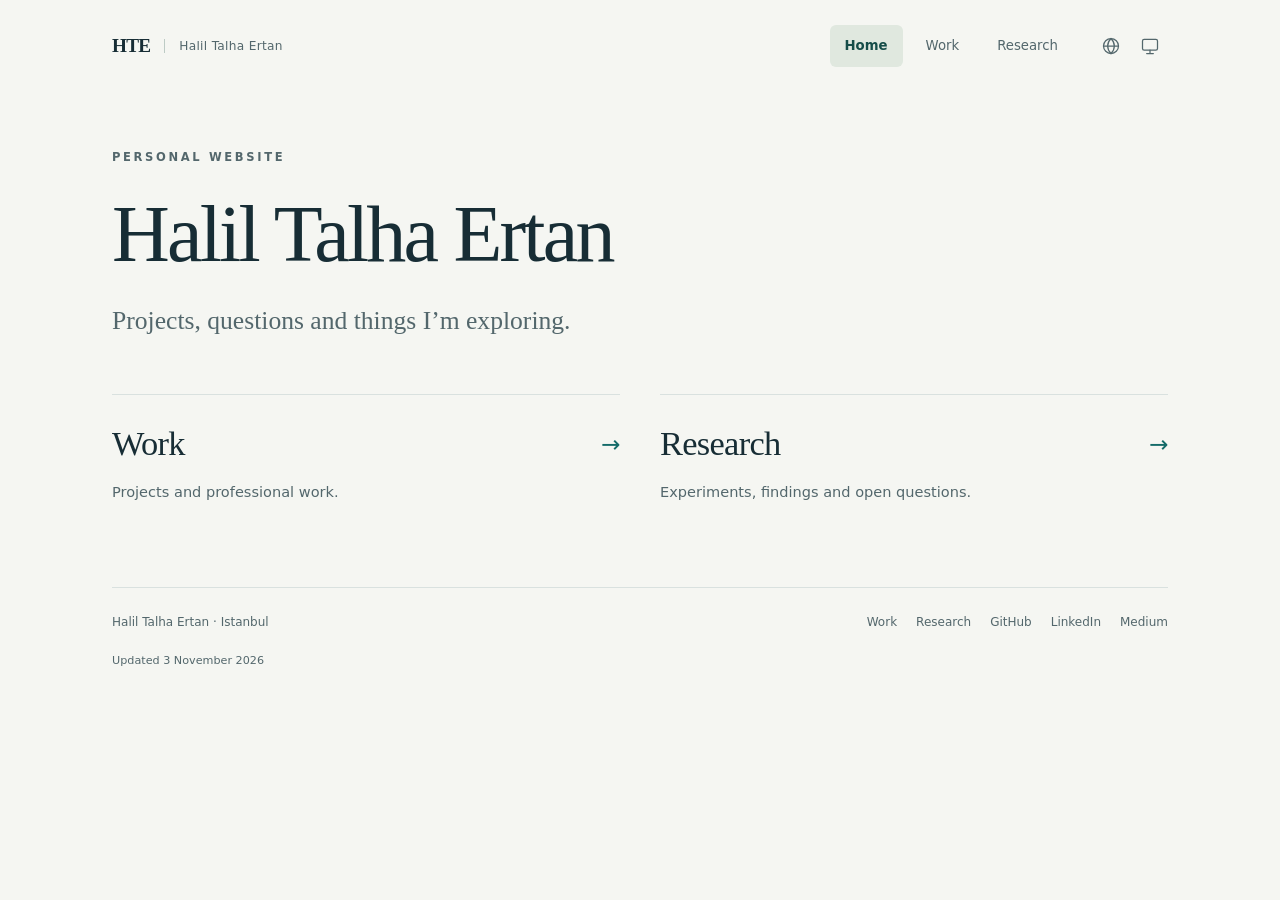
==== commit ae509948: "Link Medium profile in site footers" ====
--- a/index.html
+++ b/index.html
@@ -35,7 +35,7 @@
 <a class="home-route" href="work/" data-i18n="t34080214956b"><h2>Work <span aria-hidden="true">&rarr;</span></h2><p>Projects and professional work.</p></a>
 <a class="home-route" href="researchs/" data-i18n="tad4e862408d0"><h2>Research <span aria-hidden="true">&rarr;</span></h2><p>Experiments, findings and open questions.</p></a>
 </nav>
-<footer class="site-footer"><span>Halil Talha Ertan <span aria-hidden="true">·</span> Istanbul</span><nav aria-label="Footer navigation" data-i18n-aria-label="ta32d98c0efff"><a href="work/" data-i18n="t00040bab8a78">Work</a><a href="researchs/" data-i18n="tbe601df25eea">Research</a><a href="https://github.com/haliltalhaertan" data-i18n="t5442e2b64fa0">GitHub</a><a href="https://www.linkedin.com/in/haliltalhaertan/" rel="me" data-i18n="t6b6390a44161">LinkedIn</a></nav><span class="updated" data-i18n="t4507c18fc95c">Updated 3 November 2026</span></footer>
+<footer class="site-footer"><span>Halil Talha Ertan <span aria-hidden="true">·</span> Istanbul</span><nav aria-label="Footer navigation" data-i18n-aria-label="ta32d98c0efff"><a href="work/" data-i18n="t00040bab8a78">Work</a><a href="researchs/" data-i18n="tbe601df25eea">Research</a><a href="https://github.com/haliltalhaertan" data-i18n="t5442e2b64fa0">GitHub</a><a href="https://www.linkedin.com/in/haliltalhaertan/" rel="me" data-i18n="t6b6390a44161">LinkedIn</a><a href="https://medium.com/@haliltalhaertan" rel="me">Medium</a></nav><span class="updated" data-i18n="t4507c18fc95c">Updated 3 November 2026</span></footer>
 </main>
 <script src="assets/offline-preview.js" defer></script>
 <script src="assets/legacy-links.js" defer></script>
